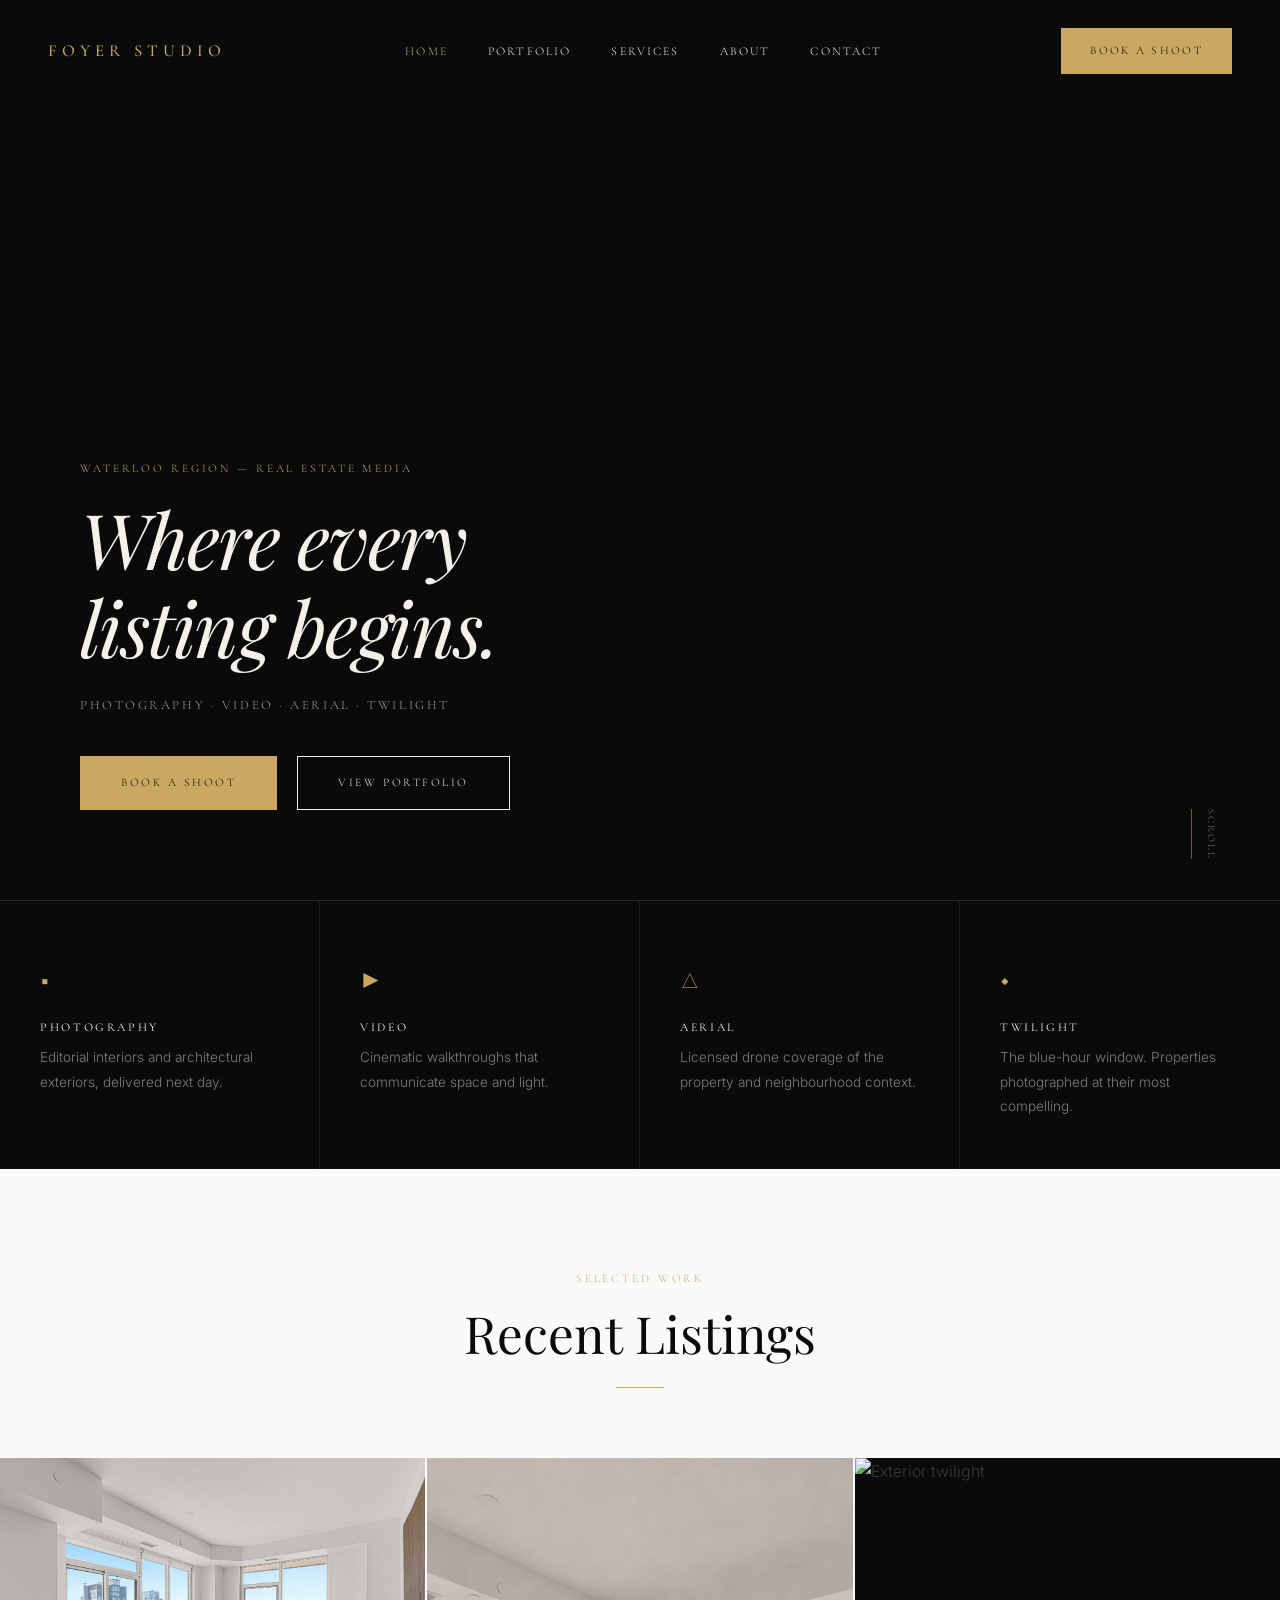
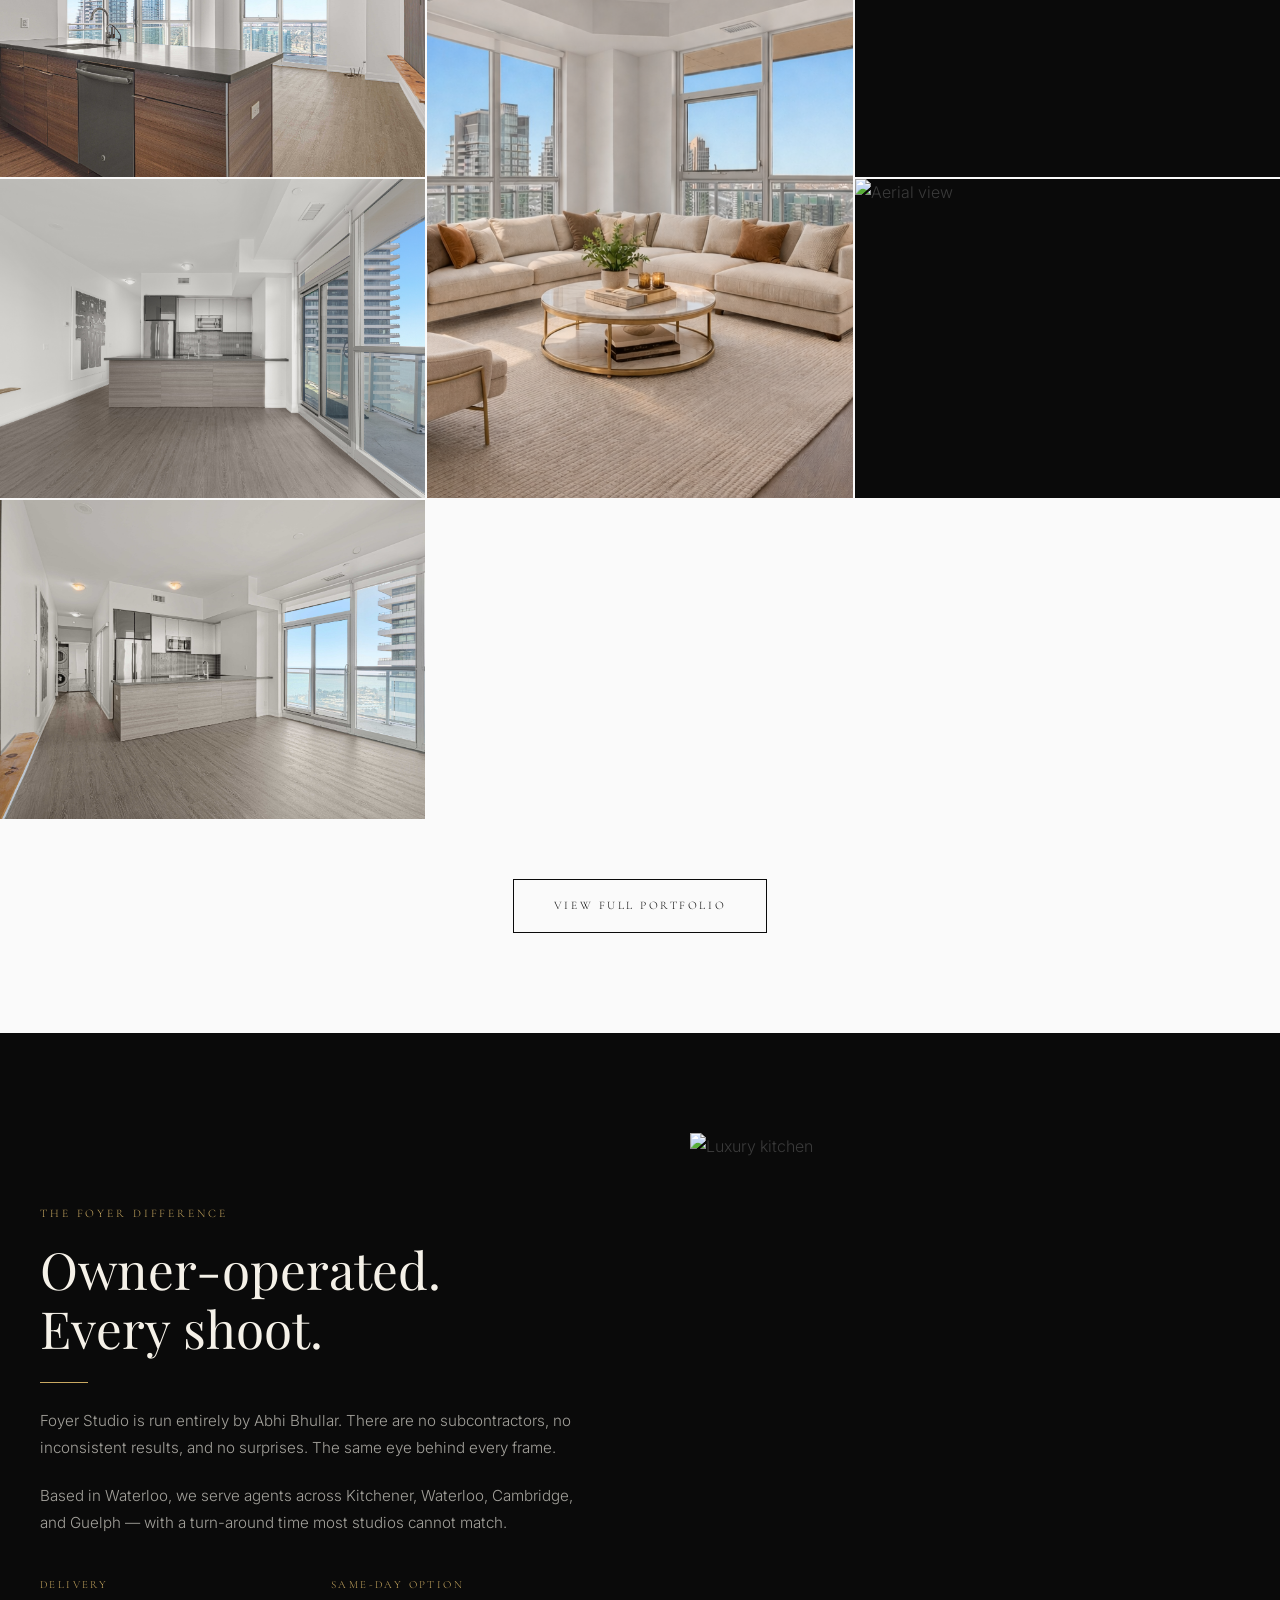
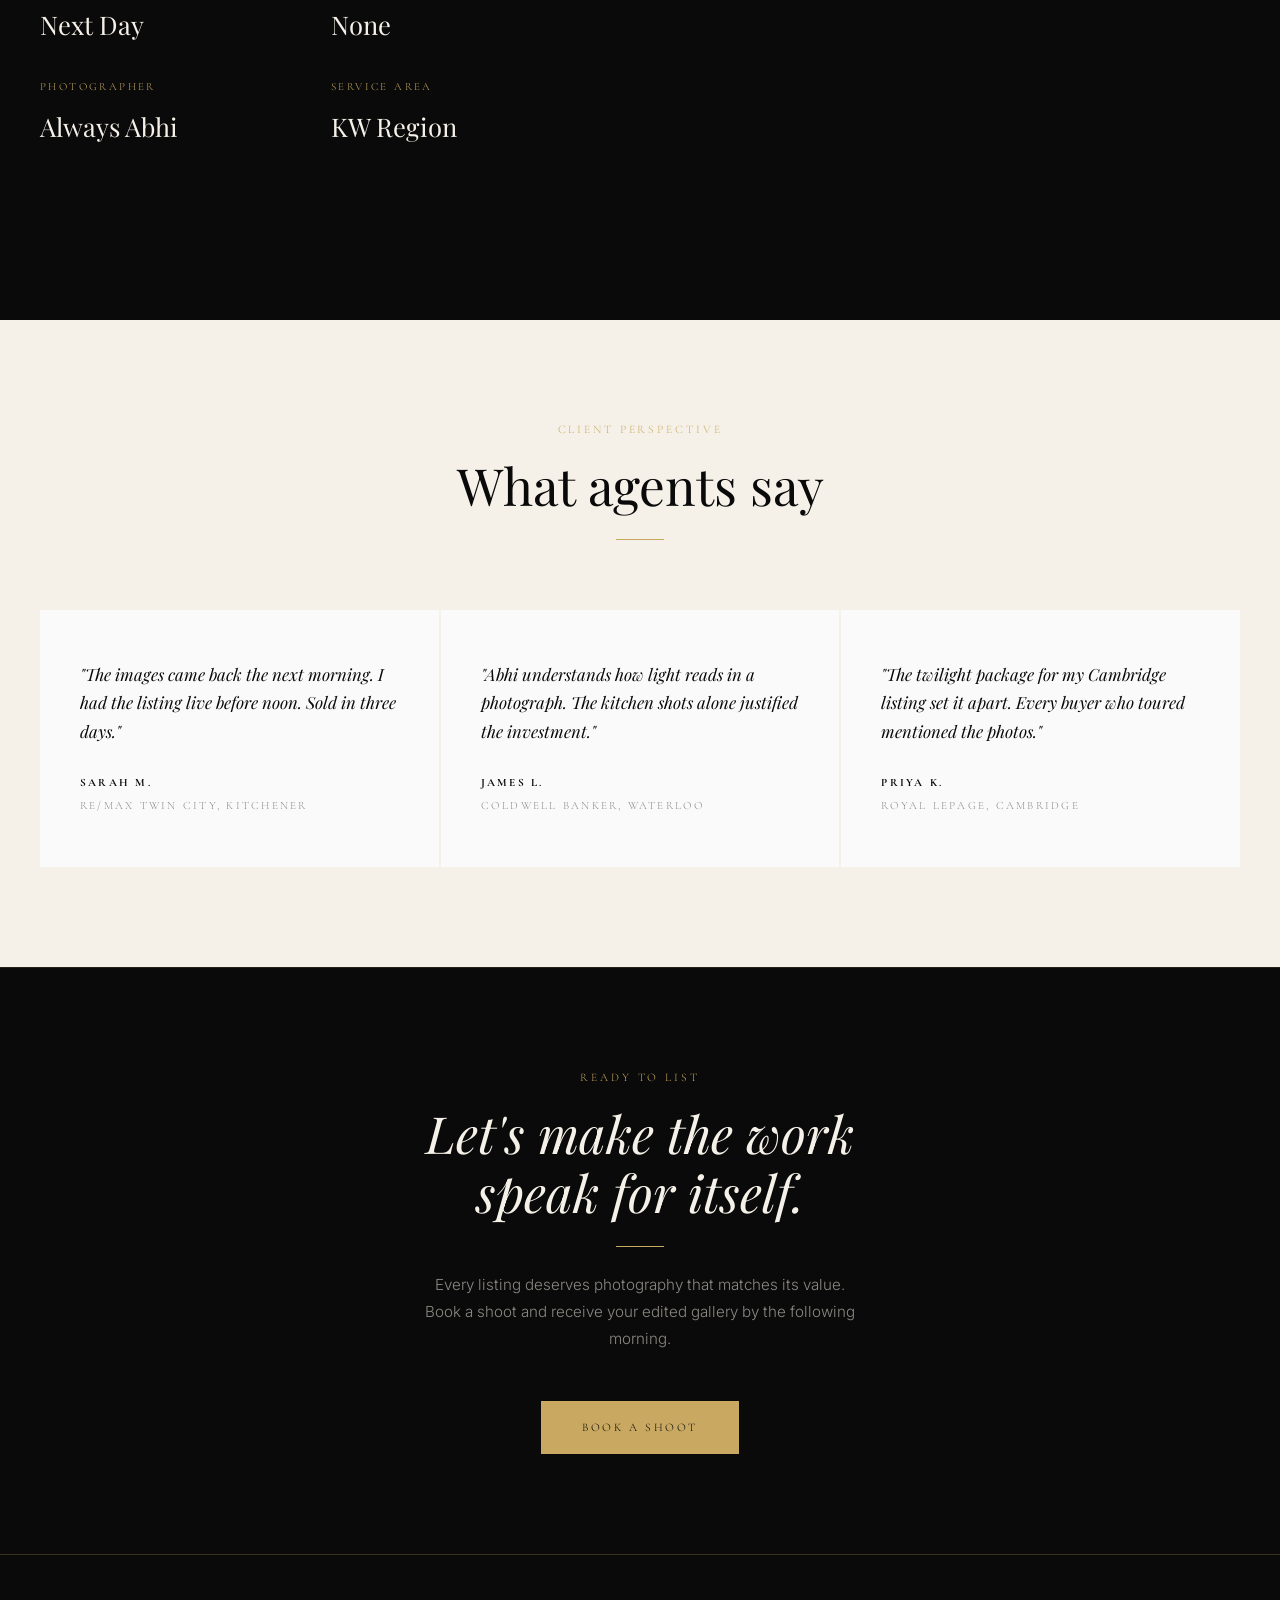
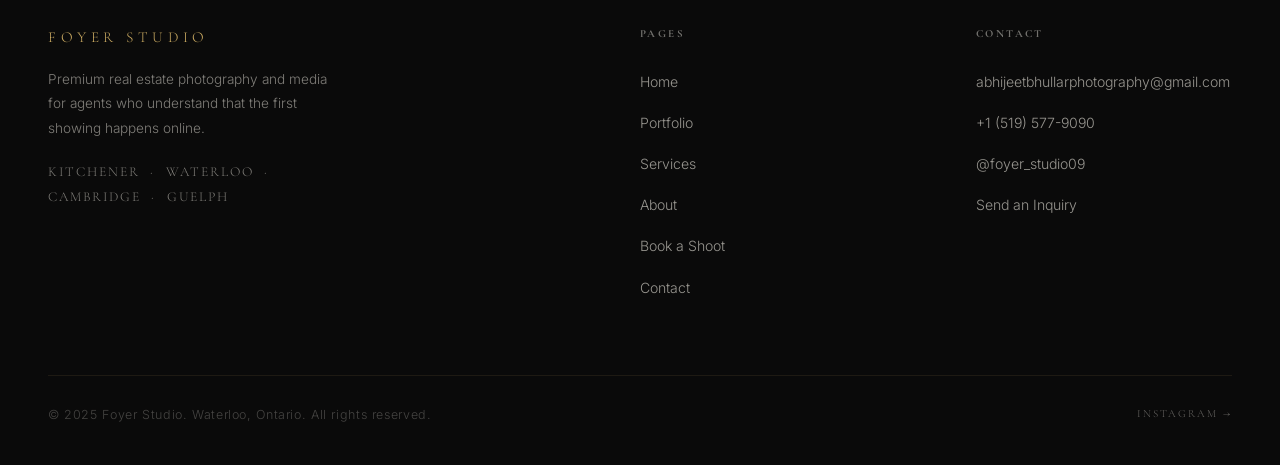
==== index.html @ be50ba79 "Replace rush fees with same-day delivery option on home page" ====
<!DOCTYPE html>
<html lang="en">
<head>
  <meta charset="UTF-8">
  <meta name="viewport" content="width=device-width, initial-scale=1.0">

  <!-- Primary SEO -->
  <title>Foyer Studio — Real Estate Photography Waterloo, Kitchener, Cambridge, Guelph</title>
  <meta name="description" content="Foyer Studio is a premium real estate photography and media studio in Waterloo, Ontario. Photography, video, aerial, and twilight shoots for real estate agents across the Waterloo Region.">
  <meta name="keywords" content="real estate photographer Waterloo, real estate photography Kitchener, real estate photography Cambridge, real estate photography Guelph, property photography Ontario, real estate video Waterloo Region, aerial real estate photography, twilight real estate photography">
  <meta name="author" content="Abhi Bhullar — Foyer Studio">
  <meta name="robots" content="index, follow">
  <meta name="google-site-verification" content="OKr01dAGSniUtNWUVgMZgSky_LQx1LtfDcx2ApYfRTE">
  <link rel="canonical" href="https://foyer-studio.github.io/foyer-studio/">

  <!-- Open Graph -->
  <meta property="og:type" content="website">
  <meta property="og:url" content="https://foyer-studio.github.io/foyer-studio/">
  <meta property="og:title" content="Foyer Studio — Real Estate Photography Waterloo Ontario">
  <meta property="og:description" content="Premium real estate photography, video, aerial, and twilight shoots. Owner-operated by Abhi Bhullar. Serving Kitchener, Waterloo, Cambridge, and Guelph.">
  <meta property="og:image" content="https://foyer-studio.github.io/foyer-studio/photo-staged-living-room.jpg">
  <meta property="og:site_name" content="Foyer Studio">
  <meta property="og:locale" content="en_CA">

  <!-- Twitter Card -->
  <meta name="twitter:card" content="summary_large_image">
  <meta name="twitter:title" content="Foyer Studio — Real Estate Photography Waterloo Ontario">
  <meta name="twitter:description" content="Premium real estate photography, video, aerial, and twilight shoots. Serving Kitchener, Waterloo, Cambridge, and Guelph.">
  <meta name="twitter:image" content="https://foyer-studio.github.io/foyer-studio/photo-staged-living-room.jpg">

  <!-- Geo -->
  <meta name="geo.region" content="CA-ON">
  <meta name="geo.placename" content="Waterloo, Ontario">
  <meta name="geo.position" content="43.4643;-80.5204">
  <meta name="ICBM" content="43.4643, -80.5204">

  <!-- Structured Data: LocalBusiness -->
  <script type="application/ld+json">
  {
    "@context": "https://schema.org",
    "@type": "LocalBusiness",
    "name": "Foyer Studio",
    "description": "Premium real estate photography and media studio serving Kitchener, Waterloo, Cambridge, and Guelph, Ontario.",
    "url": "https://foyer-studio.github.io/foyer-studio/",
    "telephone": "+15195779090",
    "email": "abhijeetbhullarphotography@gmail.com",
    "founder": {
      "@type": "Person",
      "name": "Abhi Bhullar"
    },
    "address": {
      "@type": "PostalAddress",
      "addressLocality": "Waterloo",
      "addressRegion": "ON",
      "addressCountry": "CA"
    },
    "areaServed": [
      {"@type": "City", "name": "Kitchener"},
      {"@type": "City", "name": "Waterloo"},
      {"@type": "City", "name": "Cambridge"},
      {"@type": "City", "name": "Guelph"}
    ],
    "sameAs": [
      "https://www.instagram.com/foyer_studio09"
    ],
    "priceRange": "$$",
    "openingHours": "Mo-Su 08:00-20:00",
    "image": "https://foyer-studio.github.io/foyer-studio/photo-staged-living-room.jpg",
    "knowsAbout": ["Real Estate Photography", "Aerial Photography", "Real Estate Video", "Twilight Photography", "Property Media"]
  }
  </script>

  <link rel="stylesheet" href="styles.css">
</head>
<body class="page-wrapper">

  <!-- Navigation -->
  <nav class="nav transparent" id="mainNav">
    <a href="index.html" class="nav-logo">Foyer Studio</a>
    <div class="nav-links">
      <a href="index.html" class="active">Home</a>
      <a href="portfolio.html">Portfolio</a>
      <a href="services.html">Services</a>
      <a href="about.html">About</a>
      <a href="contact.html">Contact</a>
    </div>
    <a href="book.html" class="nav-cta">Book a Shoot</a>
    <button class="nav-hamburger" id="hamburger" aria-label="Open menu">
      <span></span><span></span><span></span>
    </button>
  </nav>

  <!-- Mobile Menu -->
  <div class="mobile-menu" id="mobileMenu">
    <button class="mobile-menu-close" id="menuClose">&times;</button>
    <a href="index.html" onclick="closeMobileMenu()">Home</a>
    <a href="portfolio.html" onclick="closeMobileMenu()">Portfolio</a>
    <a href="services.html" onclick="closeMobileMenu()">Services</a>
    <a href="about.html" onclick="closeMobileMenu()">About</a>
    <a href="book.html" onclick="closeMobileMenu()">Book a Shoot</a>
    <a href="contact.html" onclick="closeMobileMenu()">Contact</a>
  </div>

  <!-- Hero -->
  <section class="hero">
    <div class="hero-bg"></div>
    <div class="hero-overlay"></div>
    <div class="hero-content">
      <span class="eyebrow">Waterloo Region &mdash; Real Estate Media</span>
      <h1>Where every<br><em>listing begins.</em></h1>
      <span class="hero-sub">Photography &middot; Video &middot; Aerial &middot; Twilight</span>
      <div class="hero-actions">
        <a href="book.html" class="btn btn-gold">Book a Shoot</a>
        <a href="portfolio.html" class="btn btn-outline-ivory">View Portfolio</a>
      </div>
    </div>
    <div class="hero-scroll">Scroll</div>
  </section>

  <!-- Services Strip -->
  <div class="services-strip">
    <div class="services-strip-inner">
      <div class="service-item">
        <span class="service-icon">&#9632;</span>
        <h4>Photography</h4>
        <p>Editorial interiors and architectural exteriors, delivered next day.</p>
      </div>
      <div class="service-item">
        <span class="service-icon">&#9654;</span>
        <h4>Video</h4>
        <p>Cinematic walkthroughs that communicate space and light.</p>
      </div>
      <div class="service-item">
        <span class="service-icon">&#9651;</span>
        <h4>Aerial</h4>
        <p>Licensed drone coverage of the property and neighbourhood context.</p>
      </div>
      <div class="service-item">
        <span class="service-icon">&#9670;</span>
        <h4>Twilight</h4>
        <p>The blue-hour window. Properties photographed at their most compelling.</p>
      </div>
    </div>
  </div>

  <!-- Recent Work -->
  <section class="section" style="padding: 100px 0; background: var(--warm-white);">
    <div style="max-width: 1280px; margin: 0 auto; padding: 0 40px;">
      <div class="section-header">
        <span class="eyebrow">Selected Work</span>
        <h2>Recent Listings</h2>
        <div class="gold-divider center"></div>
      </div>
    </div>
    <div class="work-grid">
      <div class="work-item">
        <img src="photo-kitchen-island-skyline.jpg" alt="Kitchen island with panoramic skyline view">
        <div class="work-item-overlay"><span>Photography</span></div>
      </div>
      <div class="work-item tall">
        <img src="photo-staged-living-room.jpg" alt="Staged living room with city views">
        <div class="work-item-overlay"><span>Photography</span></div>
      </div>
      <div class="work-item">
        <img src="https://images.unsplash.com/photo-1512917774080-9991f1c4c750?w=800&auto=format&fit=crop&q=80" alt="Exterior twilight">
        <div class="work-item-overlay"><span>Twilight</span></div>
      </div>
      <div class="work-item">
        <img src="photo-open-plan-grey.jpg" alt="Open-plan condo interior">
        <div class="work-item-overlay"><span>Photography</span></div>
      </div>
      <div class="work-item">
        <img src="https://images.unsplash.com/photo-1502005229762-cf1b2da7c5d6?w=800&auto=format&fit=crop&q=80" alt="Aerial view">
        <div class="work-item-overlay"><span>Aerial</span></div>
      </div>
      <div class="work-item">
        <img src="photo-open-plan-hallway.jpg" alt="Condo living area with hallway">
        <div class="work-item-overlay"><span>Photography</span></div>
      </div>
    </div>
    <div style="text-align: center; margin-top: 60px;">
      <a href="portfolio.html" class="btn btn-outline-dark">View Full Portfolio</a>
    </div>
  </section>

  <!-- Why Foyer -->
  <section class="section section-dark">
    <div class="section-inner">
      <div style="display: grid; grid-template-columns: 1fr 1fr; gap: 100px; align-items: center;">
        <div>
          <span class="eyebrow">The Foyer Difference</span>
          <h2>Owner-operated.<br>Every shoot.</h2>
          <div class="gold-divider"></div>
          <p style="margin-bottom: 20px;">Foyer Studio is run entirely by Abhi Bhullar. There are no subcontractors, no inconsistent results, and no surprises. The same eye behind every frame.</p>
          <p style="margin-bottom: 40px;">Based in Waterloo, we serve agents across Kitchener, Waterloo, Cambridge, and Guelph &mdash; with a turn-around time most studios cannot match.</p>
          <div style="display: grid; grid-template-columns: 1fr 1fr; gap: 32px;">
            <div>
              <div style="font-family: var(--font-logo); font-size: 0.68rem; letter-spacing: 0.22em; text-transform: uppercase; color: var(--gold); margin-bottom: 8px;">Delivery</div>
              <div style="font-family: var(--font-display); font-size: 1.6rem; color: var(--ivory);">Next Day</div>
            </div>
            <div>
              <div style="font-family: var(--font-logo); font-size: 0.68rem; letter-spacing: 0.22em; text-transform: uppercase; color: var(--gold); margin-bottom: 8px;">Same-Day Option</div>
              <div style="font-family: var(--font-display); font-size: 1.6rem; color: var(--ivory);">None</div>
            </div>
            <div>
              <div style="font-family: var(--font-logo); font-size: 0.68rem; letter-spacing: 0.22em; text-transform: uppercase; color: var(--gold); margin-bottom: 8px;">Photographer</div>
              <div style="font-family: var(--font-display); font-size: 1.6rem; color: var(--ivory);">Always Abhi</div>
            </div>
            <div>
              <div style="font-family: var(--font-logo); font-size: 0.68rem; letter-spacing: 0.22em; text-transform: uppercase; color: var(--gold); margin-bottom: 8px;">Service Area</div>
              <div style="font-family: var(--font-display); font-size: 1.6rem; color: var(--ivory);">KW Region</div>
            </div>
          </div>
        </div>
        <div style="aspect-ratio: 4/5; overflow: hidden;">
          <img src="https://images.unsplash.com/photo-1600607687920-4e2a09cf159d?w=900&auto=format&fit=crop&q=80" alt="Luxury kitchen" style="width:100%; height:100%; object-fit:cover;">
        </div>
      </div>
    </div>
  </section>

  <!-- Testimonials -->
  <section class="section testimonials">
    <div class="section-inner">
      <div class="section-header">
        <span class="eyebrow">Client Perspective</span>
        <h2>What agents say</h2>
        <div class="gold-divider center"></div>
      </div>
      <div class="testimonial-grid">
        <div class="testimonial-card">
          <p class="testimonial-quote">"The images came back the next morning. I had the listing live before noon. Sold in three days."</p>
          <div class="testimonial-author">
            <strong>Sarah M.</strong>
            RE/MAX Twin City, Kitchener
          </div>
        </div>
        <div class="testimonial-card">
          <p class="testimonial-quote">"Abhi understands how light reads in a photograph. The kitchen shots alone justified the investment."</p>
          <div class="testimonial-author">
            <strong>James L.</strong>
            Coldwell Banker, Waterloo
          </div>
        </div>
        <div class="testimonial-card">
          <p class="testimonial-quote">"The twilight package for my Cambridge listing set it apart. Every buyer who toured mentioned the photos."</p>
          <div class="testimonial-author">
            <strong>Priya K.</strong>
            Royal LePage, Cambridge
          </div>
        </div>
      </div>
    </div>
  </section>

  <!-- CTA Band -->
  <section style="background: var(--obsidian); padding: 100px 40px; text-align: center; border-top: 1px solid rgba(201,169,97,0.15);">
    <span class="eyebrow" style="text-align:center; display:block;">Ready to list</span>
    <h2 style="color: var(--ivory); margin-bottom: 16px; font-style: italic;">Let's make the work<br>speak for itself.</h2>
    <div class="gold-divider center"></div>
    <p style="color: rgba(245,241,232,0.55); max-width: 440px; margin: 0 auto 48px;">Every listing deserves photography that matches its value. Book a shoot and receive your edited gallery by the following morning.</p>
    <a href="book.html" class="btn btn-gold">Book a Shoot</a>
  </section>

  <!-- Footer -->
  <footer class="footer">
    <div class="footer-inner">
      <div class="footer-brand">
        <span class="footer-logo">Foyer Studio</span>
        <p>Premium real estate photography and media for agents who understand that the first showing happens online.</p>
        <p class="footer-service-area">Kitchener &nbsp;&middot;&nbsp; Waterloo &nbsp;&middot;&nbsp; Cambridge &nbsp;&middot;&nbsp; Guelph</p>
      </div>
      <div class="footer-col">
        <h5>Pages</h5>
        <ul>
          <li><a href="index.html">Home</a></li>
          <li><a href="portfolio.html">Portfolio</a></li>
          <li><a href="services.html">Services</a></li>
          <li><a href="about.html">About</a></li>
          <li><a href="book.html">Book a Shoot</a></li>
          <li><a href="contact.html">Contact</a></li>
        </ul>
      </div>
      <div class="footer-col">
        <h5>Contact</h5>
        <ul>
          <li><a href="mailto:abhijeetbhullarphotography@gmail.com">abhijeetbhullarphotography@gmail.com</a></li>
          <li><a href="tel:+15195779090">+1 (519) 577-9090</a></li>
          <li><a href="https://instagram.com/foyer_studio09" target="_blank">@foyer_studio09</a></li>
          <li><a href="contact.html">Send an Inquiry</a></li>
        </ul>
      </div>
    </div>
    <div class="footer-bottom">
      <span class="footer-copy">&copy; 2025 Foyer Studio. Waterloo, Ontario. All rights reserved.</span>
      <a href="https://instagram.com/foyer_studio09" class="footer-insta" target="_blank">Instagram &rarr;</a>
    </div>
  </footer>

  <script>
    // Nav scroll behavior
    const nav = document.getElementById('mainNav');
    window.addEventListener('scroll', () => {
      if (window.scrollY > 60) {
        nav.classList.remove('transparent');
        nav.classList.add('solid');
      } else {
        nav.classList.remove('solid');
        nav.classList.add('transparent');
      }
    });

    // Mobile menu
    const hamburger = document.getElementById('hamburger');
    const mobileMenu = document.getElementById('mobileMenu');
    const menuClose = document.getElementById('menuClose');
    hamburger.addEventListener('click', () => mobileMenu.classList.add('open'));
    menuClose.addEventListener('click', () => mobileMenu.classList.remove('open'));
    function closeMobileMenu() { mobileMenu.classList.remove('open'); }
  </script>
</body>
</html>
---- styles.css ----
/* ============================================================
   FOYER STUDIO — Global Stylesheet
   ============================================================ */

/* --- Google Fonts --- */
@import url('https://fonts.googleapis.com/css2?family=Playfair+Display:ital,wght@0,400;0,500;0,600;0,700;1,400;1,500&family=Cormorant+Garamond:wght@300;400;500;600&family=Inter:wght@300;400;500&display=swap');

/* --- CSS Variables --- */
:root {
  --obsidian: #0A0A0A;
  --ivory: #F5F1E8;
  --gold: #C9A961;
  --warm-white: #FAFAFA;
  --smoke: #3A3A3A;
  --mid-gray: #8A8A8A;
  --light-gray: #E8E4DC;
  --font-display: 'Playfair Display', Georgia, serif;
  --font-logo: 'Cormorant Garamond', Georgia, serif;
  --font-body: 'Inter', system-ui, sans-serif;
  --max-width: 1280px;
  --section-pad: 100px 40px;
  --transition: all 0.35s ease;
}
*, *::before, *::after { box-sizing: border-box; margin: 0; padding: 0; }
html { scroll-behavior: smooth; font-size: 16px; }
body { background: var(--warm-white); color: var(--smoke); font-family: var(--font-body); font-weight: 300; line-height: 1.7; -webkit-font-smoothing: antialiased; }
img { display: block; width: 100%; height: 100%; object-fit: cover; }
a { text-decoration: none; color: inherit; }
ul, ol { list-style: none; }
button { cursor: pointer; font-family: var(--font-body); }
h1, h2, h3, h4 { font-family: var(--font-display); font-weight: 400; line-height: 1.15; color: var(--obsidian); }
h1 { font-size: clamp(2.8rem, 6vw, 5.5rem); letter-spacing: -0.02em; }
h2 { font-size: clamp(2rem, 4vw, 3.2rem); }
h3 { font-size: clamp(1.4rem, 2.5vw, 1.9rem); }
h4 { font-size: 1.2rem; }
p { font-size: 0.95rem; line-height: 1.8; color: var(--smoke); }
.eyebrow { font-family: var(--font-logo); font-size: 0.72rem; letter-spacing: 0.25em; text-transform: uppercase; color: var(--gold); display: block; margin-bottom: 16px; }
.gold-divider { width: 48px; height: 1px; background: var(--gold); margin: 24px 0; }
.gold-divider.center { margin: 24px auto; }
.nav { position: fixed; top: 0; left: 0; right: 0; z-index: 1000; display: flex; align-items: center; justify-content: space-between; padding: 28px 48px; transition: var(--transition); }
.nav.transparent { background: transparent; }
.nav.solid { background: var(--obsidian); box-shadow: 0 1px 0 rgba(201,169,97,0.15); }
.nav-logo { font-family: var(--font-logo); font-size: 1.05rem; font-weight: 500; letter-spacing: 0.3em; text-transform: uppercase; color: var(--gold); transition: var(--transition); }
.nav-links { display: flex; gap: 40px; align-items: center; }
.nav-links a { font-family: var(--font-logo); font-size: 0.75rem; letter-spacing: 0.18em; text-transform: uppercase; color: var(--ivory); transition: var(--transition); }
.nav-links a:hover, .nav-links a.active { color: var(--gold); }
.nav-cta { font-family: var(--font-logo); font-size: 0.72rem; letter-spacing: 0.2em; text-transform: uppercase; color: var(--obsidian); background: var(--gold); padding: 12px 28px; border: 1px solid var(--gold); transition: var(--transition); }
.nav-cta:hover { background: transparent; color: var(--gold); }
.nav-hamburger { display: none; flex-direction: column; gap: 5px; background: none; border: none; padding: 4px; }
.nav-hamburger span { display: block; width: 24px; height: 1px; background: var(--ivory); transition: var(--transition); }
.btn { display: inline-block; font-family: var(--font-logo); font-size: 0.72rem; letter-spacing: 0.22em; text-transform: uppercase; padding: 16px 40px; border: 1px solid; transition: var(--transition); cursor: pointer; }
.btn-gold { background: var(--gold); color: var(--obsidian); border-color: var(--gold); }
.btn-gold:hover { background: transparent; color: var(--gold); }
.btn-outline-gold { background: transparent; color: var(--gold); border-color: var(--gold); }
.btn-outline-gold:hover { background: var(--gold); color: var(--obsidian); }
.btn-outline-dark { background: transparent; color: var(--obsidian); border-color: var(--obsidian); }
.btn-outline-dark:hover { background: var(--obsidian); color: var(--ivory); }
.btn-outline-ivory { background: transparent; color: var(--ivory); border-color: var(--ivory); }
.btn-outline-ivory:hover { background: var(--ivory); color: var(--obsidian); }
.hero { position: relative; height: 100vh; min-height: 680px; display: flex; align-items: flex-end; background: var(--obsidian); overflow: hidden; }
.hero-bg { position: absolute; inset: 0; background-image: url('https://images.unsplash.com/photo-1600596542815-ffad4c1539a9?w=1800&auto=format&fit=crop&q=80'); background-size: cover; background-position: center; opacity: 0.55; transition: opacity 0.8s ease; }
.hero-overlay { position: absolute; inset: 0; background: linear-gradient(to top, rgba(10,10,10,0.85) 0%, rgba(10,10,10,0.2) 60%, transparent 100%); }
.hero-content { position: relative; z-index: 2; padding: 0 80px 90px; max-width: 860px; }
.hero-content h1 { color: var(--ivory); font-style: italic; margin-bottom: 24px; }
.hero-sub { font-family: var(--font-logo); font-size: 0.8rem; letter-spacing: 0.2em; text-transform: uppercase; color: rgba(245,241,232,0.65); margin-bottom: 40px; display: block; }
.hero-actions { display: flex; gap: 20px; align-items: center; flex-wrap: wrap; }
.hero-scroll { position: absolute; bottom: 40px; right: 60px; z-index: 2; display: flex; flex-direction: column; align-items: center; gap: 10px; font-family: var(--font-logo); font-size: 0.65rem; letter-spacing: 0.2em; text-transform: uppercase; color: rgba(245,241,232,0.45); writing-mode: vertical-rl; }
.hero-scroll::after { content: ''; display: block; width: 1px; height: 50px; background: var(--gold); opacity: 0.5; }
.section { padding: var(--section-pad); }
.section-inner { max-width: var(--max-width); margin: 0 auto; }
.section-header { text-align: center; margin-bottom: 70px; }
.section-header h2 { margin-bottom: 16px; }
.section-header p { max-width: 520px; margin: 0 auto; color: var(--mid-gray); }
.section-dark { background: var(--obsidian); }
.section-dark h2, .section-dark h3, .section-dark h4 { color: var(--ivory); }
.section-dark p { color: rgba(245,241,232,0.65); }
.section-dark .eyebrow { color: var(--gold); }
.section-ivory { background: var(--ivory); }
.services-strip { background: var(--obsidian); padding: 0; }
.services-strip-inner { max-width: var(--max-width); margin: 0 auto; display: grid; grid-template-columns: repeat(4, 1fr); border-top: 1px solid rgba(201,169,97,0.2); }
.service-item { padding: 50px 40px; border-right: 1px solid rgba(201,169,97,0.12); transition: var(--transition); }
.service-item:last-child { border-right: none; }
.service-item:hover { background: rgba(201,169,97,0.05); }
.service-icon { font-family: var(--font-logo); font-size: 2rem; color: var(--gold); margin-bottom: 16px; display: block; }
.service-item h4 { font-family: var(--font-logo); font-size: 0.75rem; letter-spacing: 0.22em; text-transform: uppercase; color: var(--ivory); margin-bottom: 10px; }
.service-item p { font-size: 0.85rem; color: rgba(245,241,232,0.5); }
.work-grid { display: grid; grid-template-columns: repeat(3, 1fr); gap: 2px; }
.work-item { position: relative; aspect-ratio: 4/3; overflow: hidden; background: var(--obsidian); }
.work-item img { transition: transform 0.6s ease; }
.work-item:hover img { transform: scale(1.04); }
.work-item-overlay { position: absolute; inset: 0; background: rgba(10,10,10,0.4); opacity: 0; transition: var(--transition); display: flex; align-items: flex-end; padding: 24px; }
.work-item:hover .work-item-overlay { opacity: 1; }
.work-item-overlay span { font-family: var(--font-logo); font-size: 0.7rem; letter-spacing: 0.2em; text-transform: uppercase; color: var(--ivory); }
.work-item.tall { grid-row: span 2; aspect-ratio: unset; }
.testimonials { background: var(--ivory); }
.testimonial-grid { display: grid; grid-template-columns: repeat(3, 1fr); gap: 2px; }
.testimonial-card { background: var(--warm-white); padding: 50px 40px; border-bottom: 2px solid transparent; transition: var(--transition); }
.testimonial-card:hover { border-bottom-color: var(--gold); }
.testimonial-quote { font-family: var(--font-display); font-size: 1.05rem; font-style: italic; color: var(--obsidian); line-height: 1.7; margin-bottom: 28px; }
.testimonial-author { font-family: var(--font-logo); font-size: 0.7rem; letter-spacing: 0.2em; text-transform: uppercase; color: var(--mid-gray); }
.testimonial-author strong { color: var(--obsidian); display: block; margin-bottom: 4px; }
.portfolio-hero { background: var(--obsidian); padding: 180px 40px 100px; text-align: center; }
.portfolio-hero h1 { color: var(--ivory); font-style: italic; }
.filter-bar { display: flex; justify-content: center; gap: 0; border: 1px solid var(--light-gray); max-width: max-content; margin: 0 auto 60px; }
.filter-btn { font-family: var(--font-logo); font-size: 0.72rem; letter-spacing: 0.18em; text-transform: uppercase; padding: 14px 32px; background: transparent; border: none; border-right: 1px solid var(--light-gray); color: var(--mid-gray); transition: var(--transition); }
.filter-btn:last-child { border-right: none; }
.filter-btn.active, .filter-btn:hover { background: var(--obsidian); color: var(--gold); }
.gallery-grid { columns: 3; column-gap: 3px; max-width: var(--max-width); margin: 0 auto; }
.gallery-item { break-inside: avoid; margin-bottom: 3px; overflow: hidden; position: relative; cursor: pointer; }
.gallery-item img { display: block; width: 100%; transition: transform 0.5s ease; }
.gallery-item:hover img { transform: scale(1.03); }
.gallery-item-overlay { position: absolute; inset: 0; background: rgba(10,10,10,0.4); opacity: 0; transition: var(--transition); display: flex; align-items: center; justify-content: center; }
.gallery-item:hover .gallery-item-overlay { opacity: 1; }
.gallery-item-overlay span { font-family: var(--font-logo); font-size: 0.7rem; letter-spacing: 0.2em; text-transform: uppercase; color: var(--ivory); border-bottom: 1px solid var(--gold); padding-bottom: 4px; }
.services-hero { background: var(--obsidian); padding: 180px 40px 100px; text-align: center; }
.services-hero h1 { color: var(--ivory); font-style: italic; }
.packages-grid { display: grid; grid-template-columns: repeat(3, 1fr); gap: 2px; max-width: var(--max-width); margin: 0 auto 80px; }
.package-card { background: var(--warm-white); padding: 60px 48px; position: relative; border-bottom: 2px solid transparent; transition: var(--transition); }
.package-card.featured { background: var(--obsidian); border-bottom: 2px solid var(--gold); }
.package-card.featured h3 { color: var(--ivory); }
.package-card.featured p { color: rgba(245,241,232,0.65); }
.package-card.featured ul li { color: rgba(245,241,232,0.8); }
.package-card:not(.featured):hover { border-bottom-color: var(--gold); }
.package-name { font-family: var(--font-logo); font-size: 0.72rem; letter-spacing: 0.25em; text-transform: uppercase; color: var(--gold); margin-bottom: 20px; display: block; }
.package-card h3 { margin-bottom: 16px; }
.package-card .package-desc { margin-bottom: 32px; font-size: 0.9rem; }
.package-features { margin-bottom: 40px; }
.package-features li { font-size: 0.88rem; padding: 10px 0; border-bottom: 1px solid var(--light-gray); color: var(--smoke); display: flex; align-items: center; gap: 12px; }
.package-features li::before { content: '—'; color: var(--gold); font-size: 0.9rem; }
.package-card.featured .package-features li { border-bottom-color: rgba(201,169,97,0.15); }
.addons-section { max-width: var(--max-width); margin: 0 auto; padding: 80px 40px; }
.addons-section h2 { margin-bottom: 48px; }
.addons-grid { display: grid; grid-template-columns: repeat(2, 1fr); gap: 2px; }
.addon-item { padding: 32px 40px; background: var(--ivory); display: flex; justify-content: space-between; align-items: center; }
.addon-name { font-family: var(--font-logo); font-size: 0.78rem; letter-spacing: 0.12em; text-transform: uppercase; color: var(--obsidian); }
.addon-tag { font-family: var(--font-logo); font-size: 0.65rem; letter-spacing: 0.18em; text-transform: uppercase; color: var(--gold); border: 1px solid var(--gold); padding: 6px 14px; }
.about-hero { background: var(--obsidian); padding: 180px 40px 100px; }
.about-hero-inner { max-width: var(--max-width); margin: 0 auto; display: grid; grid-template-columns: 1fr 1fr; gap: 80px; align-items: end; }
.about-hero h1 { color: var(--ivory); font-style: italic; }
.about-hero-image { aspect-ratio: 3/4; overflow: hidden; }
.about-content-section { padding: 100px 40px; }
.about-content-inner { max-width: var(--max-width); margin: 0 auto; display: grid; grid-template-columns: 1fr 2fr; gap: 100px; align-items: start; }
.about-sidebar { position: sticky; top: 120px; }
.about-sidebar h4 { font-family: var(--font-logo); font-size: 0.72rem; letter-spacing: 0.22em; text-transform: uppercase; color: var(--mid-gray); margin-bottom: 28px; }
.gear-list li { font-size: 0.88rem; padding: 10px 0; border-bottom: 1px solid var(--light-gray); color: var(--smoke); }
.about-body p { margin-bottom: 24px; font-size: 0.95rem; }
.about-body h3 { margin-bottom: 20px; margin-top: 50px; }
.form-hero { background: var(--obsidian); padding: 180px 40px 100px; text-align: center; }
.form-hero h1 { color: var(--ivory); font-style: italic; }
.form-section { padding: 100px 40px; }
.form-inner { max-width: 720px; margin: 0 auto; }
.form-row { display: grid; grid-template-columns: 1fr 1fr; gap: 20px; margin-bottom: 20px; }
.form-group { margin-bottom: 20px; }
.form-group label { font-family: var(--font-logo); font-size: 0.68rem; letter-spacing: 0.2em; text-transform: uppercase; color: var(--mid-gray); display: block; margin-bottom: 10px; }
.form-group input, .form-group select, .form-group textarea { width: 100%; background: transparent; border: none; border-bottom: 1px solid var(--light-gray); padding: 14px 0; font-family: var(--font-body); font-size: 0.9rem; font-weight: 300; color: var(--obsidian); outline: none; transition: var(--transition); appearance: none; }
.form-group input:focus, .form-group select:focus, .form-group textarea:focus { border-bottom-color: var(--gold); }
.form-group textarea { resize: vertical; min-height: 120px; }
.form-note { font-size: 0.8rem; color: var(--mid-gray); margin-bottom: 40px; line-height: 1.7; }
.form-submit { margin-top: 48px; }
.contact-info-grid { display: grid; grid-template-columns: repeat(3, 1fr); gap: 2px; margin-bottom: 100px; }
.contact-info-card { padding: 60px 48px; background: var(--ivory); }
.contact-info-card h4 { font-family: var(--font-logo); font-size: 0.7rem; letter-spacing: 0.22em; text-transform: uppercase; color: var(--gold); margin-bottom: 16px; }
.contact-info-card p { font-size: 0.95rem; color: var(--smoke); }
.contact-info-card a { color: var(--smoke); transition: var(--transition); }
.contact-info-card a:hover { color: var(--gold); }
.footer { background: var(--obsidian); border-top: 1px solid rgba(201,169,97,0.25); padding: 70px 48px 40px; }
.footer-inner { max-width: var(--max-width); margin: 0 auto; display: grid; grid-template-columns: 2fr 1fr 1fr; gap: 80px; margin-bottom: 60px; }
.footer-brand .footer-logo { font-family: var(--font-logo); font-size: 0.95rem; letter-spacing: 0.3em; text-transform: uppercase; color: var(--gold); display: block; margin-bottom: 16px; }
.footer-brand p { font-size: 0.85rem; color: rgba(245,241,232,0.5); max-width: 280px; line-height: 1.8; }
.footer-service-area { font-family: var(--font-logo); font-size: 0.68rem; letter-spacing: 0.15em; text-transform: uppercase; color: rgba(245,241,232,0.35); margin-top: 20px; line-height: 1.9; }
.footer-col h5 { font-family: var(--font-logo); font-size: 0.68rem; letter-spacing: 0.22em; text-transform: uppercase; color: rgba(245,241,232,0.45); margin-bottom: 24px; }
.footer-col ul li { margin-bottom: 14px; }
.footer-col ul li a { font-size: 0.88rem; color: rgba(245,241,232,0.6); transition: var(--transition); }
.footer-col ul li a:hover { color: var(--gold); }
.footer-bottom { border-top: 1px solid rgba(201,169,97,0.1); padding-top: 28px; display: flex; justify-content: space-between; align-items: center; }
.footer-copy { font-size: 0.78rem; color: rgba(245,241,232,0.25); letter-spacing: 0.05em; }
.footer-insta { font-family: var(--font-logo); font-size: 0.68rem; letter-spacing: 0.18em; text-transform: uppercase; color: rgba(245,241,232,0.4); transition: var(--transition); }
.footer-insta:hover { color: var(--gold); }
.page-wrapper { opacity: 0; animation: fadeIn 0.6s ease forwards; }
@keyframes fadeIn { to { opacity: 1; } }
.mobile-menu { display: none; position: fixed; inset: 0; background: var(--obsidian); z-index: 999; flex-direction: column; align-items: center; justify-content: center; gap: 40px; }
.mobile-menu.open { display: flex; }
.mobile-menu a { font-family: var(--font-logo); font-size: 1.4rem; letter-spacing: 0.2em; text-transform: uppercase; color: var(--ivory); transition: var(--transition); }
.mobile-menu a:hover { color: var(--gold); }
.mobile-menu-close { position: absolute; top: 28px; right: 40px; background: none; border: none; color: var(--ivory); font-size: 1.8rem; cursor: pointer; }
@media (max-width: 1024px) { .work-grid { grid-template-columns: repeat(2, 1fr); } .testimonial-grid { grid-template-columns: 1fr 1fr; } .packages-grid { grid-template-columns: 1fr; } .about-hero-inner { grid-template-columns: 1fr; } .about-content-inner { grid-template-columns: 1fr; gap: 50px; } .footer-inner { grid-template-columns: 1fr 1fr; gap: 50px; } .gallery-grid { columns: 2; } }
@media (max-width: 768px) { :root { --section-pad: 70px 24px; } .nav { padding: 22px 24px; } .nav-links, .nav-cta { display: none; } .nav-hamburger { display: flex; } .hero-content { padding: 0 32px 70px; } .services-strip-inner { grid-template-columns: 1fr 1fr; } .work-grid { grid-template-columns: 1fr; } .testimonial-grid { grid-template-columns: 1fr; } .contact-info-grid { grid-template-columns: 1fr; } .addons-grid { grid-template-columns: 1fr; } .form-row { grid-template-columns: 1fr; } .footer-inner { grid-template-columns: 1fr; gap: 40px; } .gallery-grid { columns: 1; } }
@media (max-width: 480px) { .services-strip-inner { grid-template-columns: 1fr; } .hero-content h1 { font-size: 2.4rem; } }
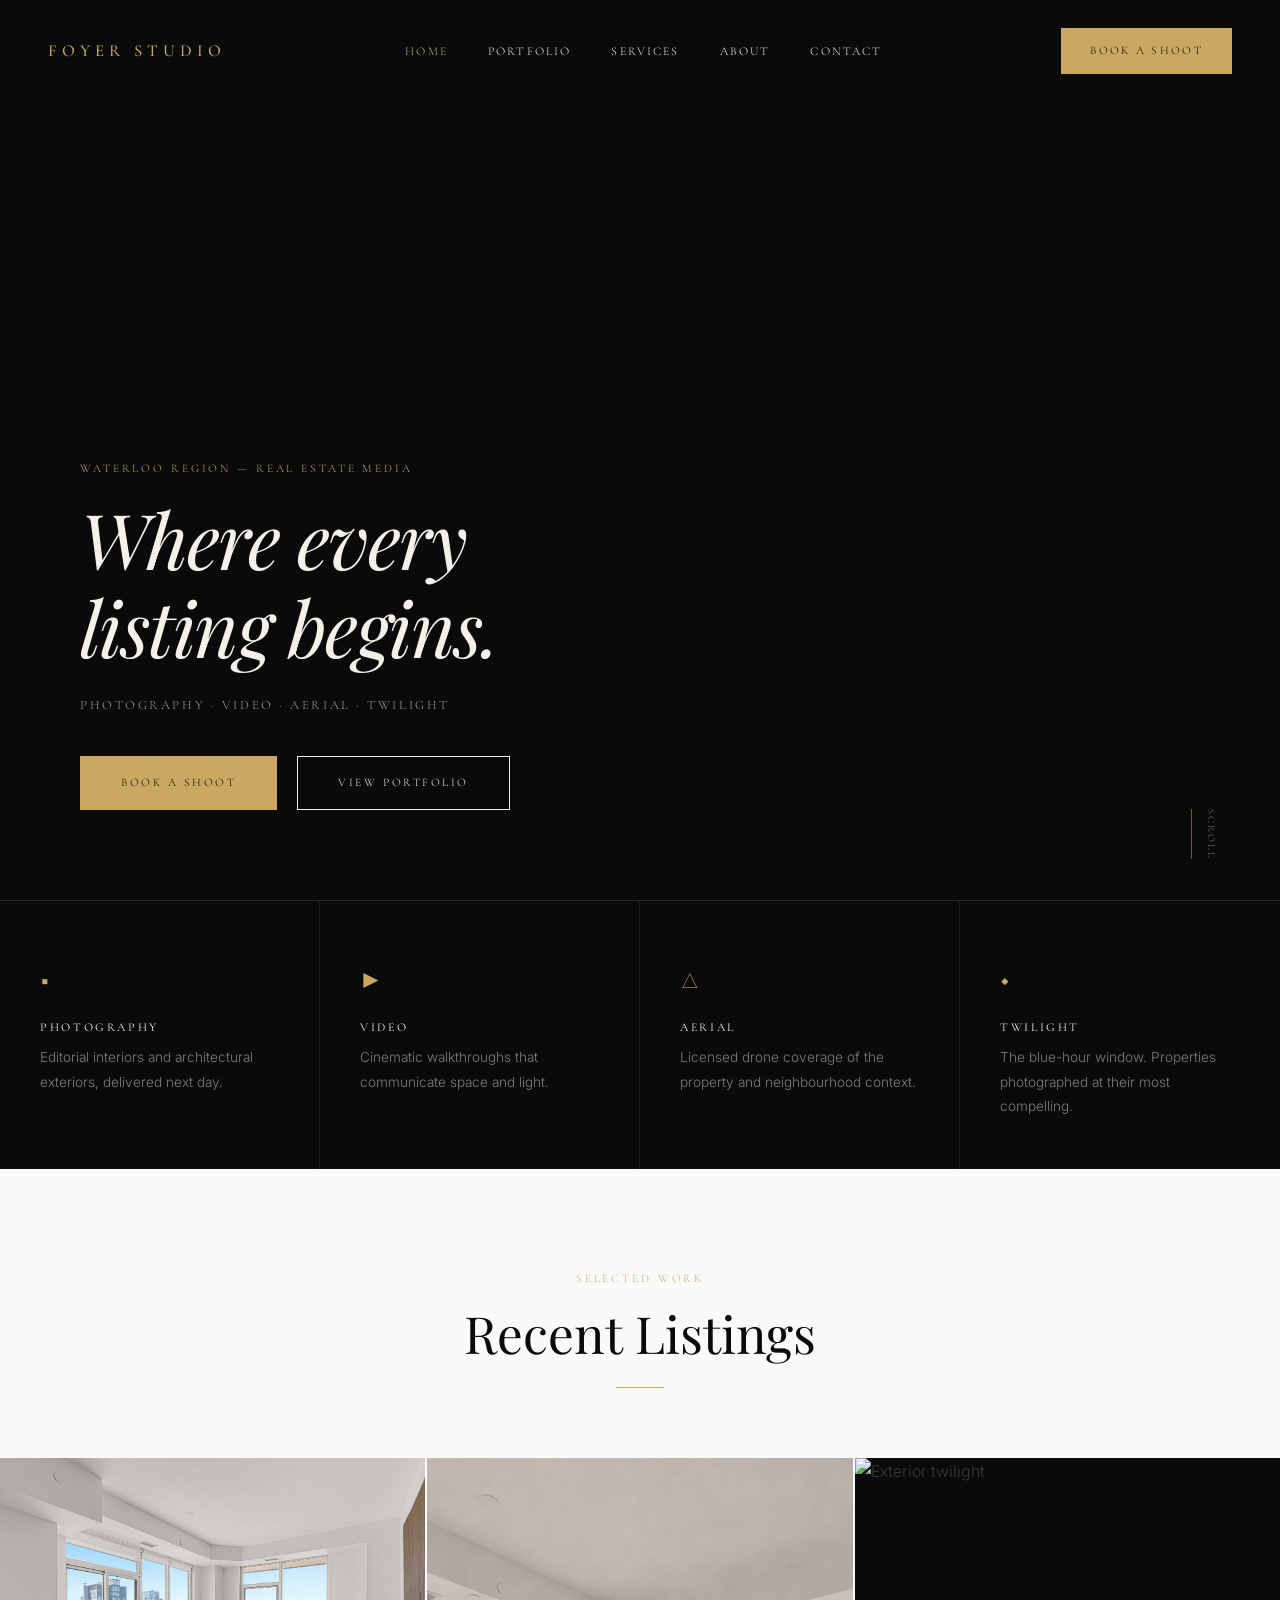
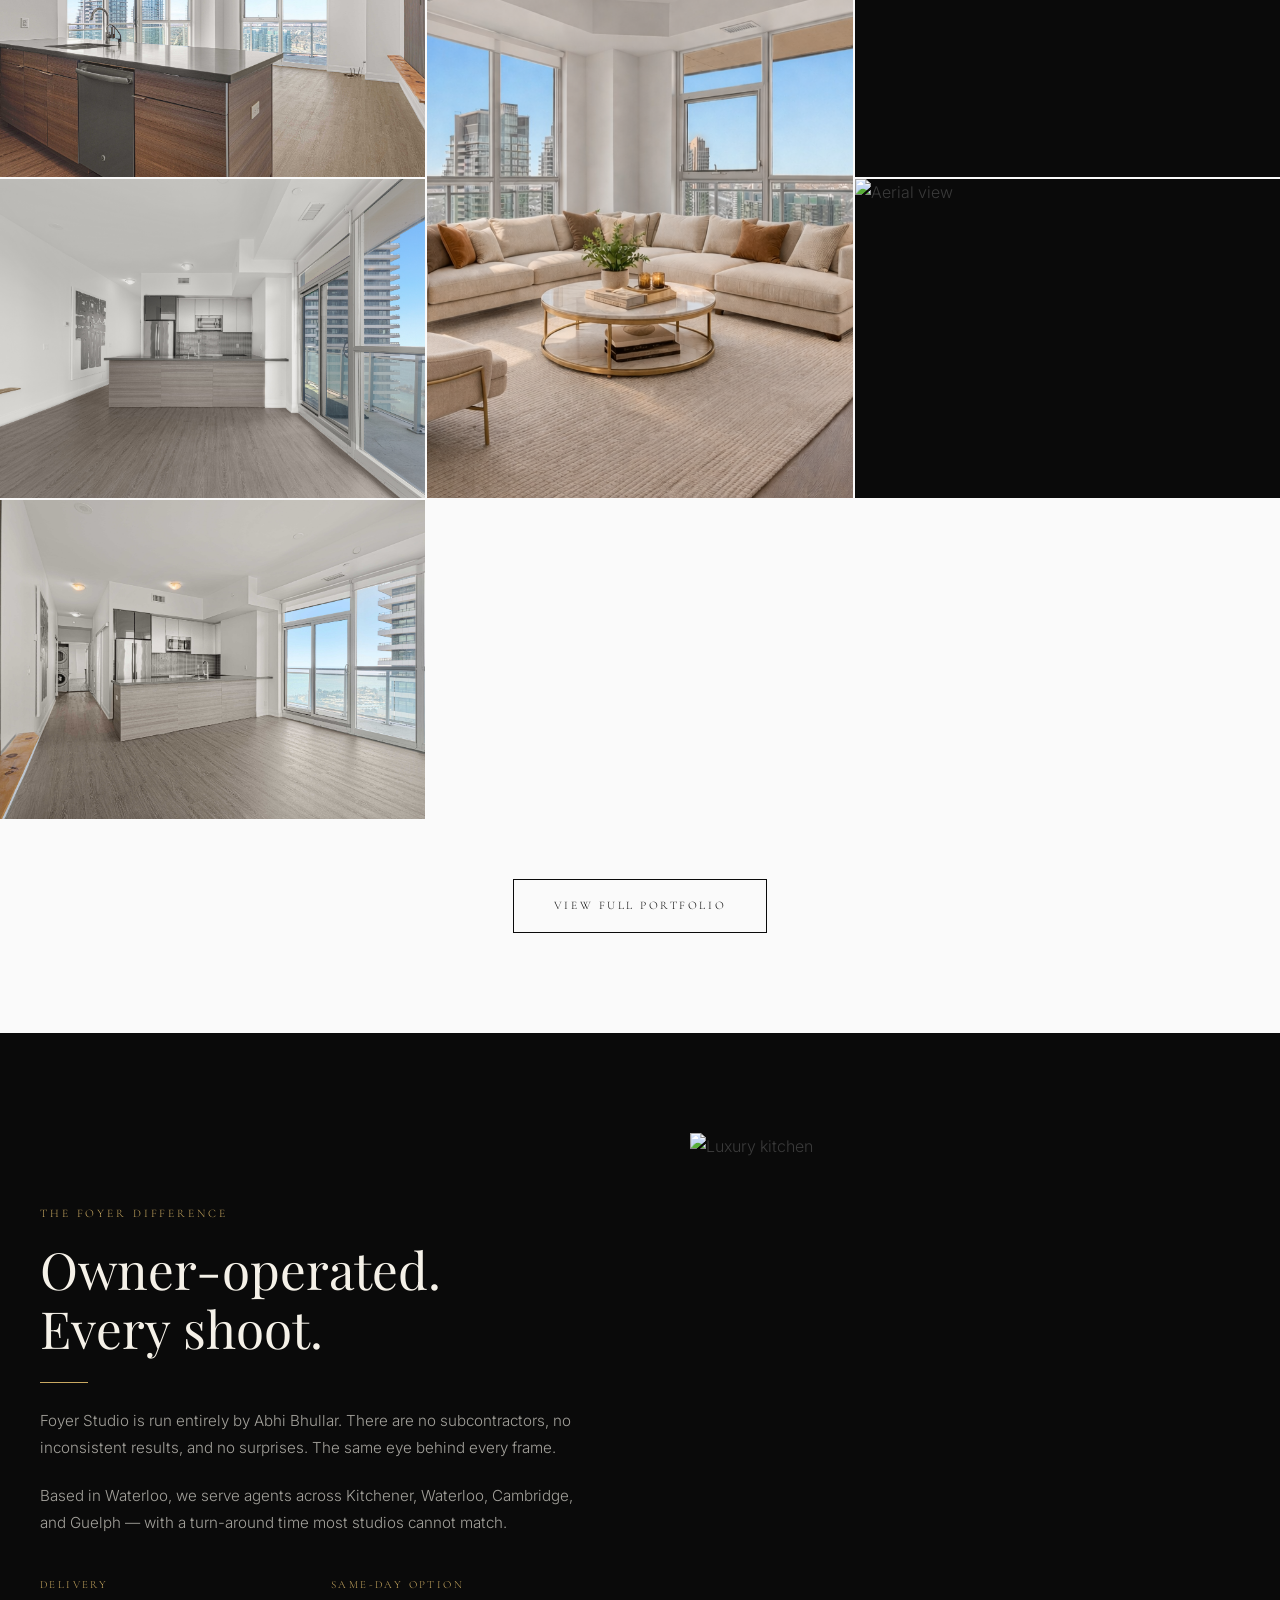
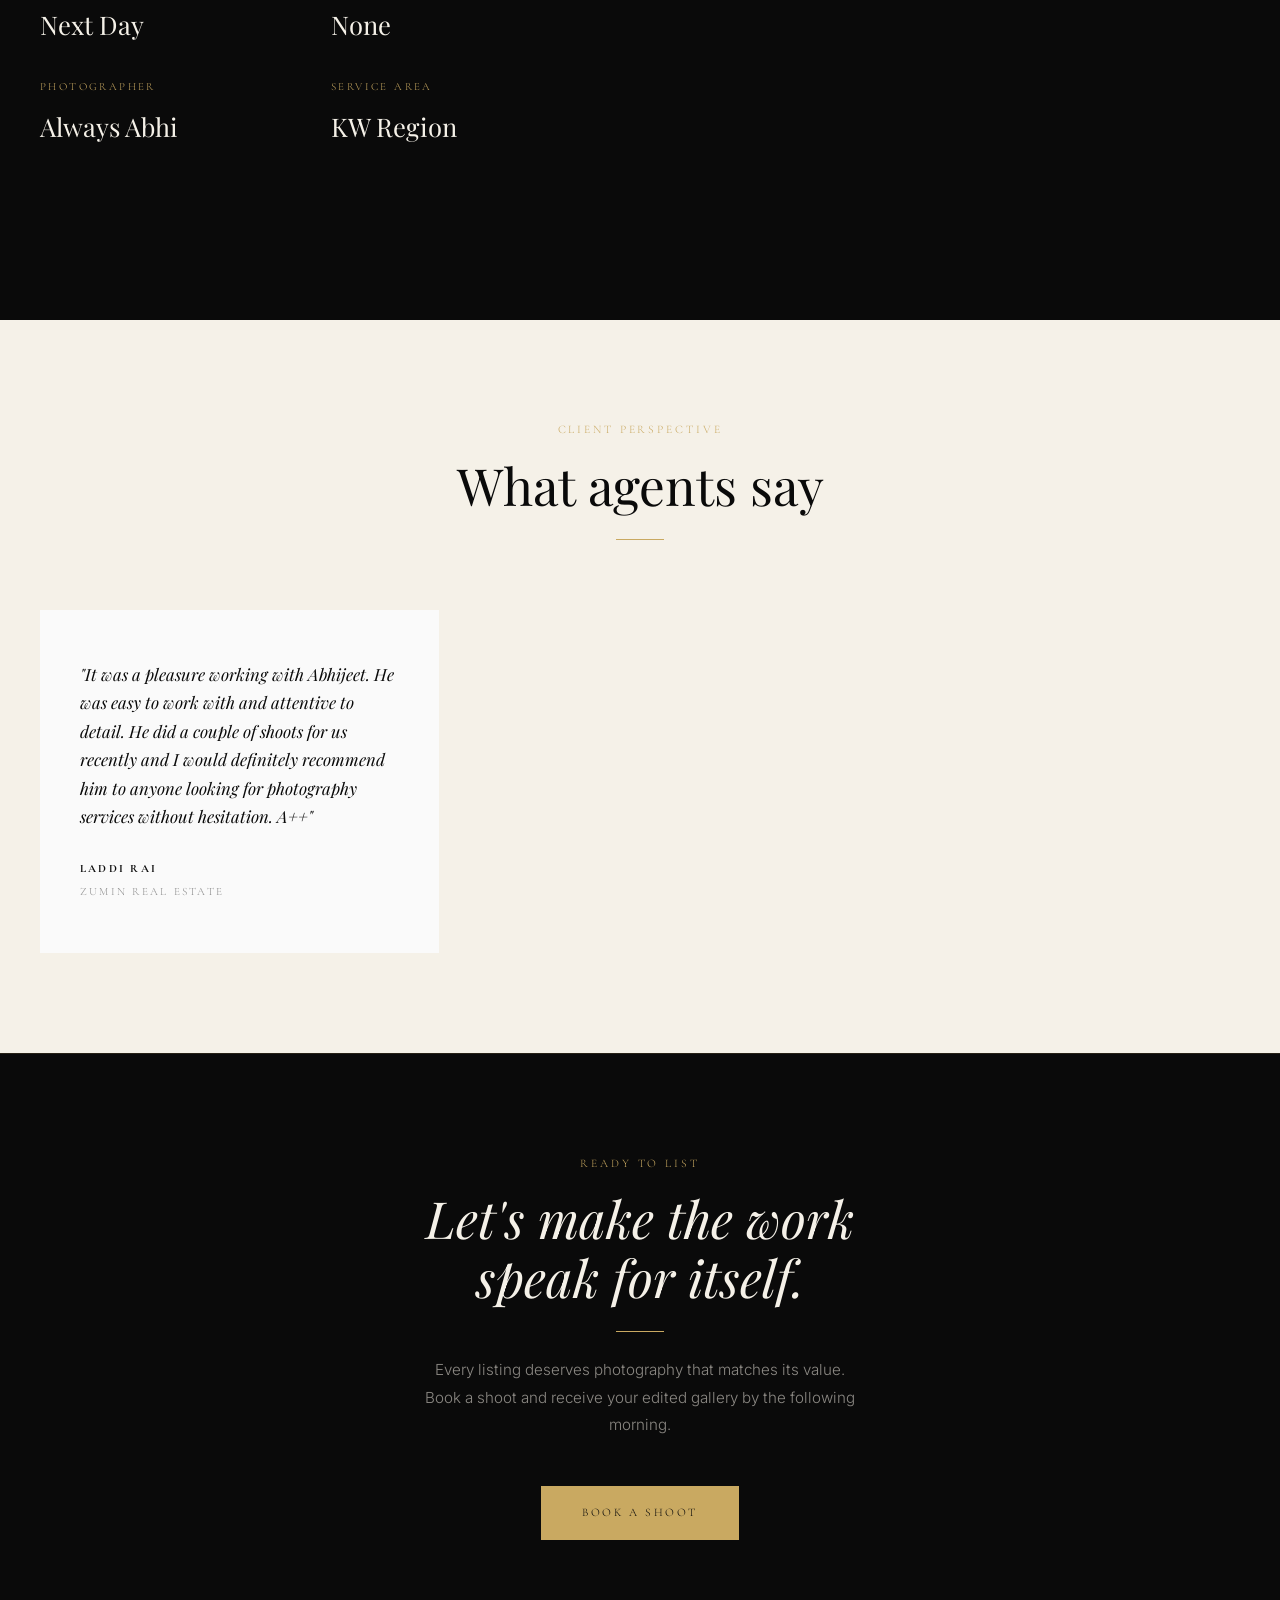
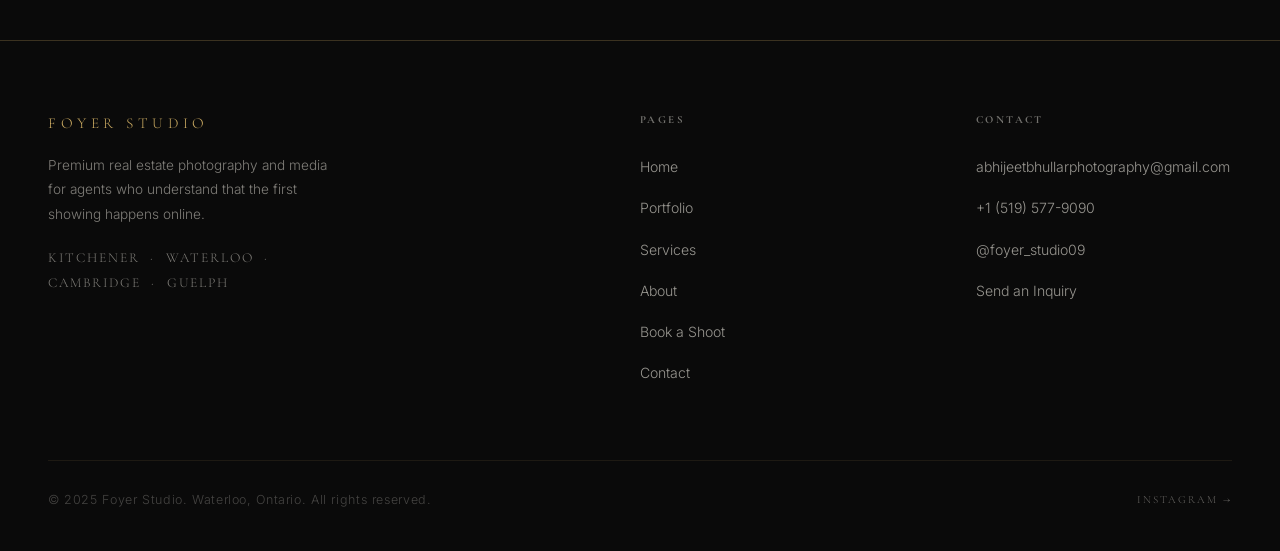
==== commit abfa1081: "Replace fake testimonials with real testimonial from Laddi Rai, Zumin Real Estate" ====
--- a/index.html
+++ b/index.html
@@ -229,24 +229,10 @@
       </div>
       <div class="testimonial-grid">
         <div class="testimonial-card">
-          <p class="testimonial-quote">"The images came back the next morning. I had the listing live before noon. Sold in three days."</p>
+          <p class="testimonial-quote">"It was a pleasure working with Abhijeet. He was easy to work with and attentive to detail. He did a couple of shoots for us recently and I would definitely recommend him to anyone looking for photography services without hesitation. A++"</p>
           <div class="testimonial-author">
-            <strong>Sarah M.</strong>
-            RE/MAX Twin City, Kitchener
-          </div>
-        </div>
-        <div class="testimonial-card">
-          <p class="testimonial-quote">"Abhi understands how light reads in a photograph. The kitchen shots alone justified the investment."</p>
-          <div class="testimonial-author">
-            <strong>James L.</strong>
-            Coldwell Banker, Waterloo
-          </div>
-        </div>
-        <div class="testimonial-card">
-          <p class="testimonial-quote">"The twilight package for my Cambridge listing set it apart. Every buyer who toured mentioned the photos."</p>
-          <div class="testimonial-author">
-            <strong>Priya K.</strong>
-            Royal LePage, Cambridge
+            <strong>Laddi Rai</strong>
+            Zumin Real Estate
           </div>
         </div>
       </div>
--- a/styles.css
+++ b/styles.css
@@ -184,5 +184,5 @@
 .mobile-menu a:hover { color: var(--gold); }
 .mobile-menu-close { position: absolute; top: 28px; right: 40px; background: none; border: none; color: var(--ivory); font-size: 1.8rem; cursor: pointer; }
 @media (max-width: 1024px) { .work-grid { grid-template-columns: repeat(2, 1fr); } .testimonial-grid { grid-template-columns: 1fr 1fr; } .packages-grid { grid-template-columns: 1fr; } .about-hero-inner { grid-template-columns: 1fr; } .about-content-inner { grid-template-columns: 1fr; gap: 50px; } .footer-inner { grid-template-columns: 1fr 1fr; gap: 50px; } .gallery-grid { columns: 2; } }
-@media (max-width: 768px) { :root { --section-pad: 70px 24px; } .nav { padding: 22px 24px; } .nav-links, .nav-cta { display: none; } .nav-hamburger { display: flex; } .hero-content { padding: 0 32px 70px; } .services-strip-inner { grid-template-columns: 1fr 1fr; } .work-grid { grid-template-columns: 1fr; } .testimonial-grid { grid-template-columns: 1fr; } .contact-info-grid { grid-template-columns: 1fr; } .addons-grid { grid-template-columns: 1fr; } .form-row { grid-template-columns: 1fr; } .footer-inner { grid-template-columns: 1fr; gap: 40px; } .gallery-grid { columns: 1; } }
+@media (max-width: 768px) { :root { --section-pad: 70px 24px; .about-hero { padding: 100px 24px 60px; } .about-hero-inner { grid-template-columns: 1fr; gap: 40px; } .about-hero-image { aspect-ratio: 16/9; max-height: 300px; } .about-content-inner { grid-template-columns: 1fr; gap: 40px; } .about-content-section { padding: 60px 24px; } .packages-grid { grid-template-columns: 1fr; }  } .nav { padding: 22px 24px; } .nav-links, .nav-cta { display: none; } .nav-hamburger { display: flex; } .hero-content { padding: 0 32px 70px; } .services-strip-inner { grid-template-columns: 1fr 1fr; } .work-grid { grid-template-columns: 1fr; } .testimonial-grid { grid-template-columns: 1fr; } .contact-info-grid { grid-template-columns: 1fr; } .addons-grid { grid-template-columns: 1fr; } .form-row { grid-template-columns: 1fr; } .footer-inner { grid-template-columns: 1fr; gap: 40px; } .gallery-grid { columns: 1; } }
 @media (max-width: 480px) { .services-strip-inner { grid-template-columns: 1fr; } .hero-content h1 { font-size: 2.4rem; } }
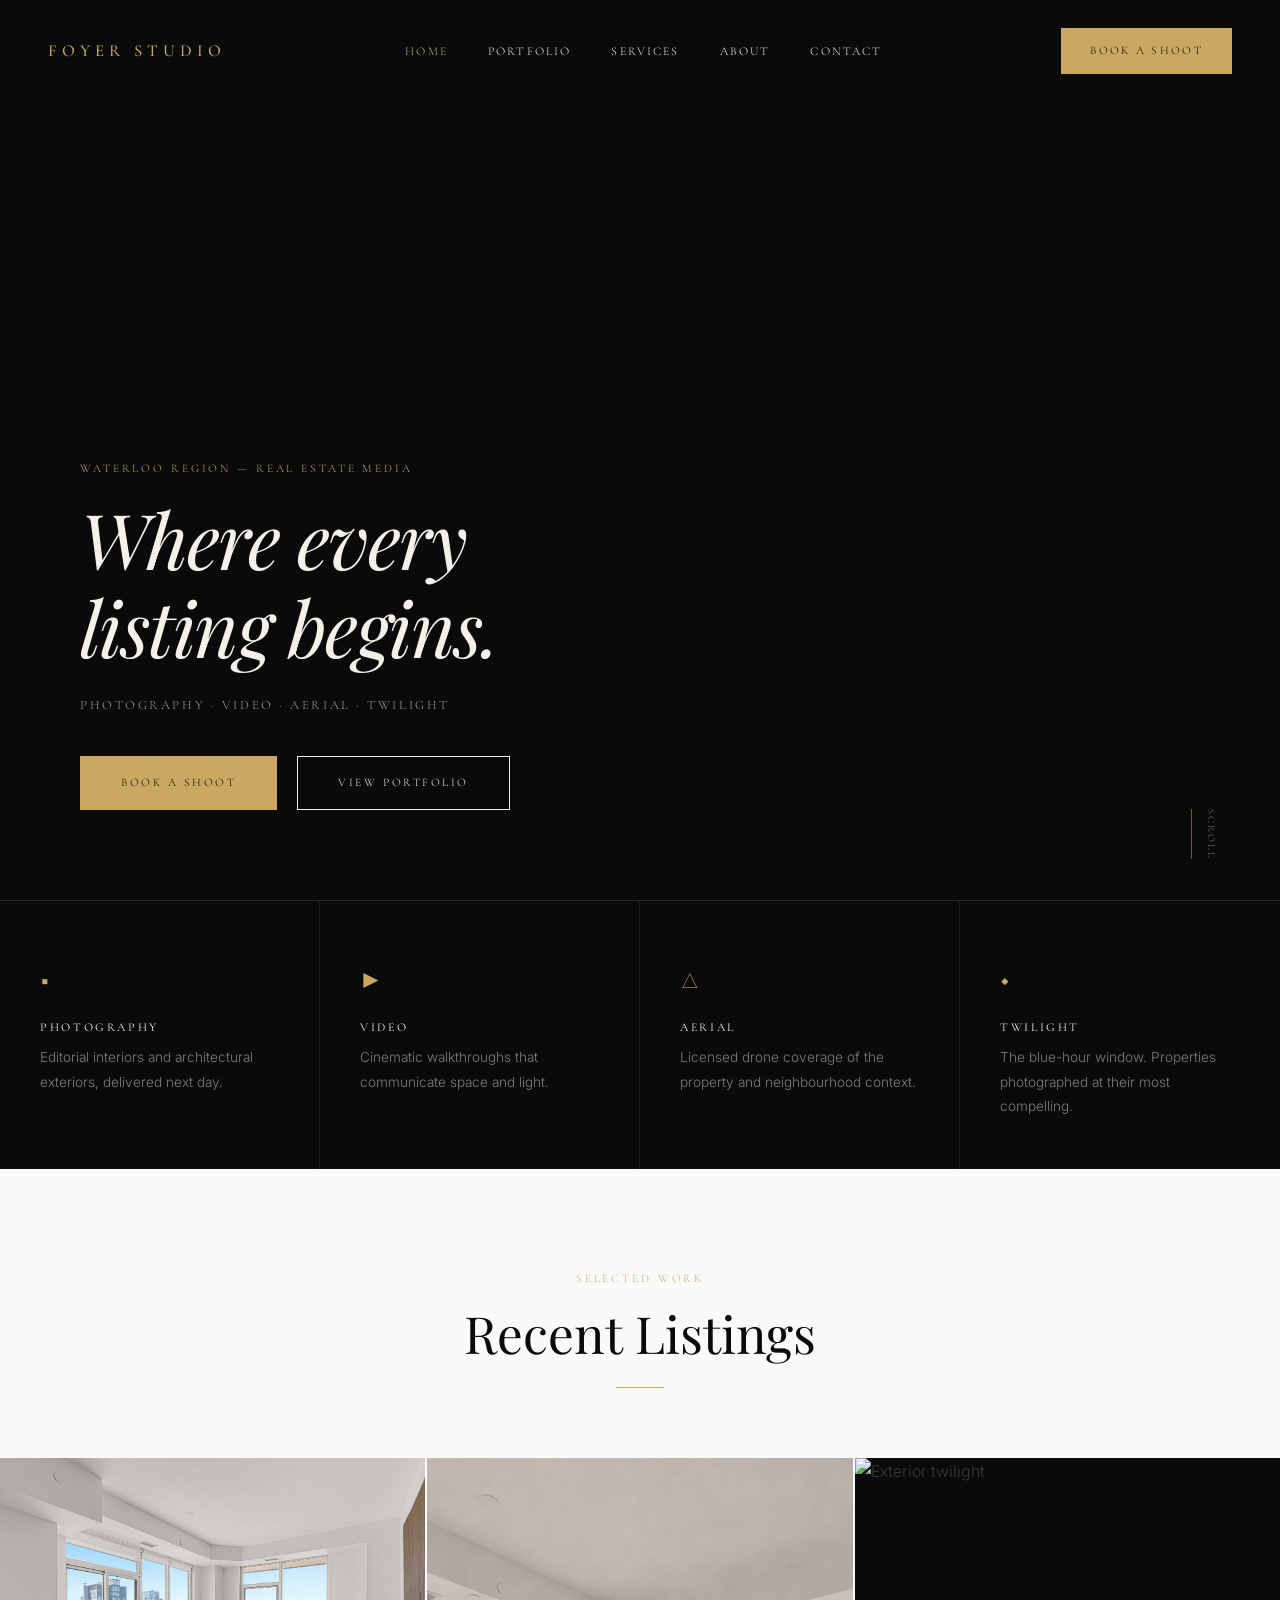
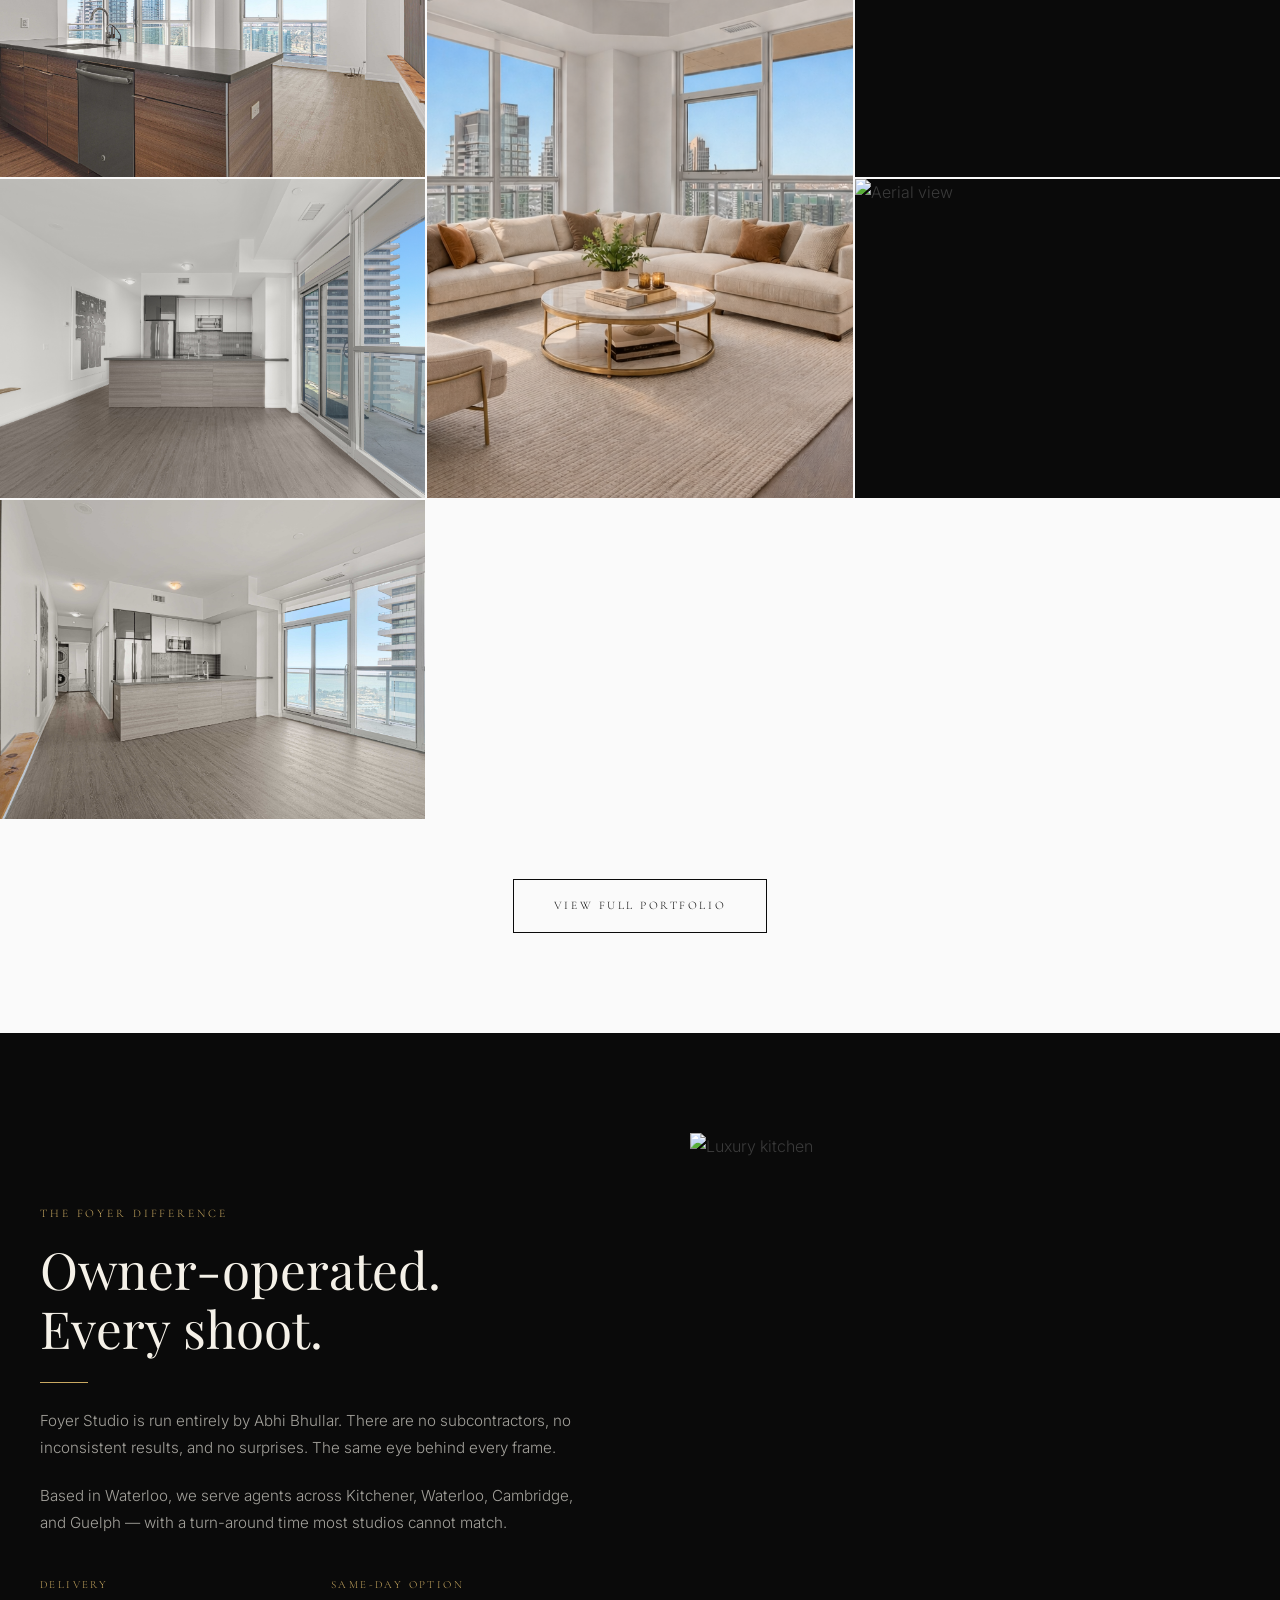
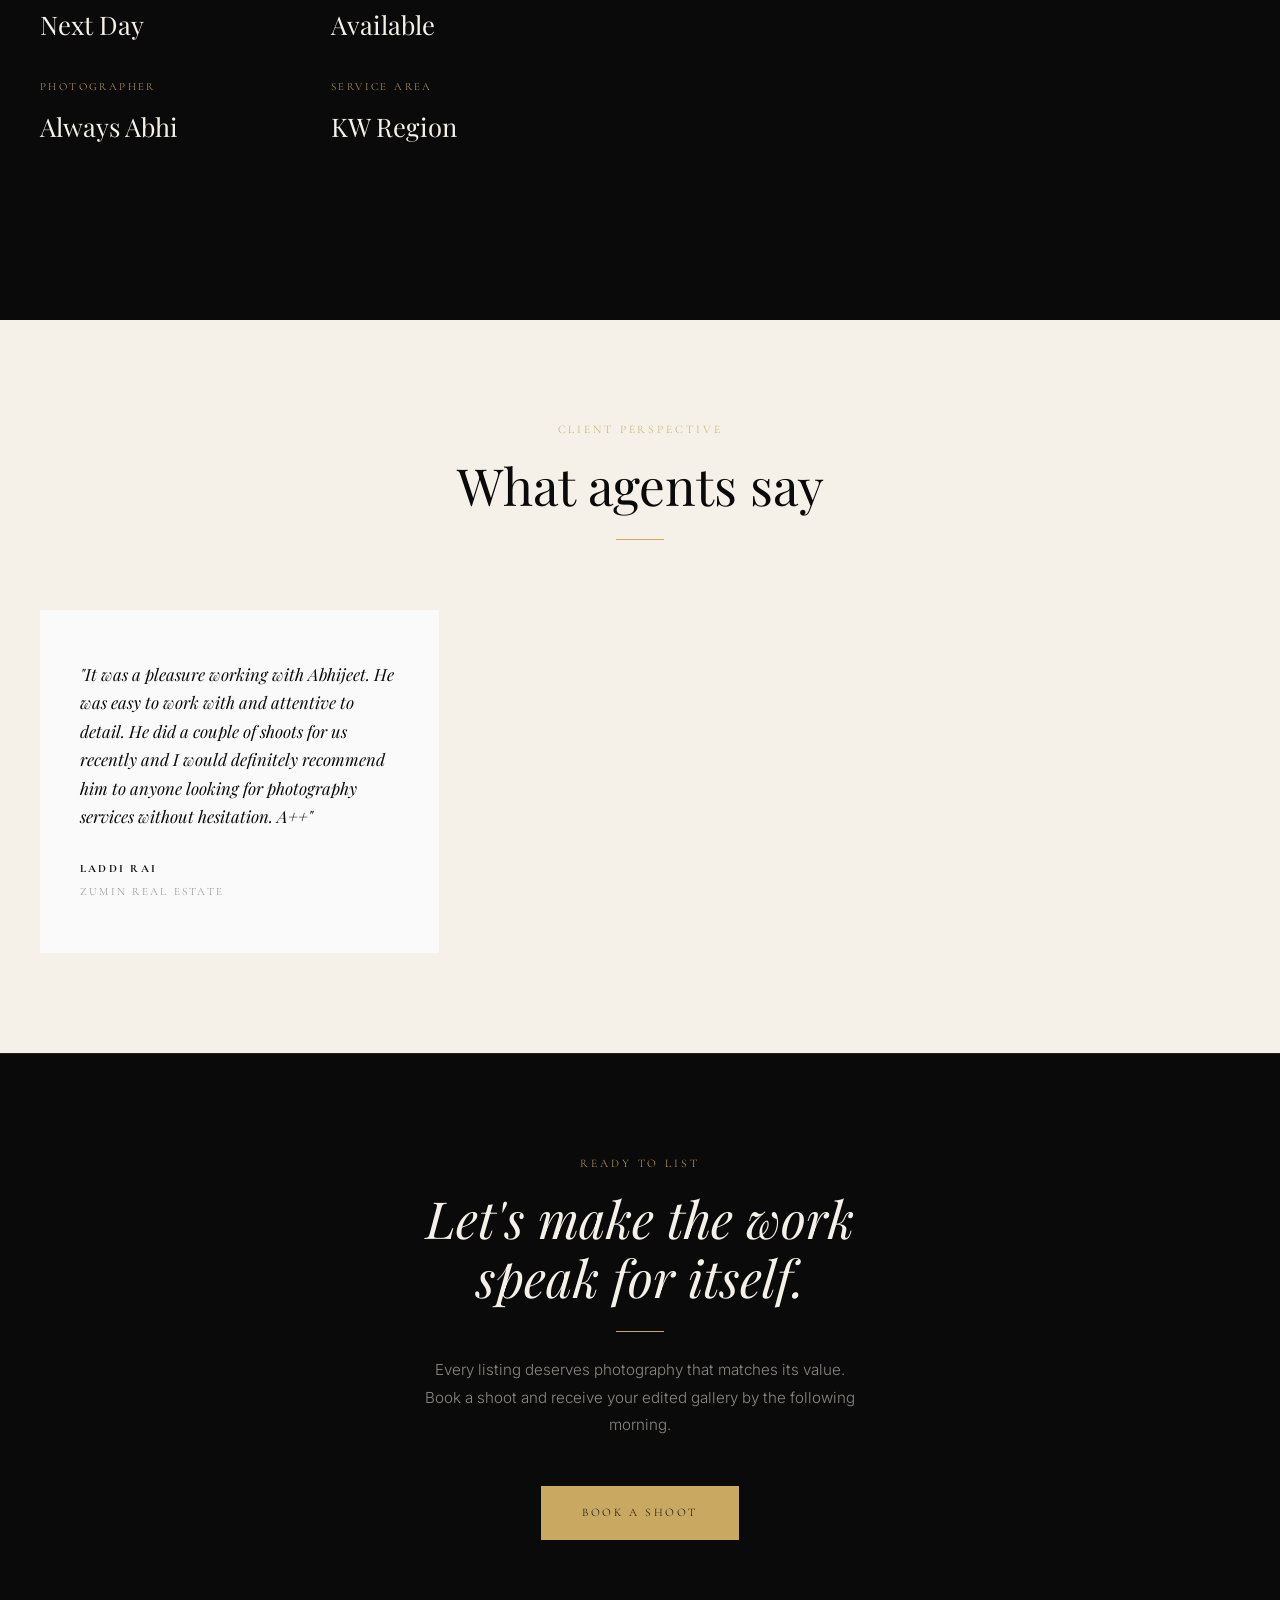
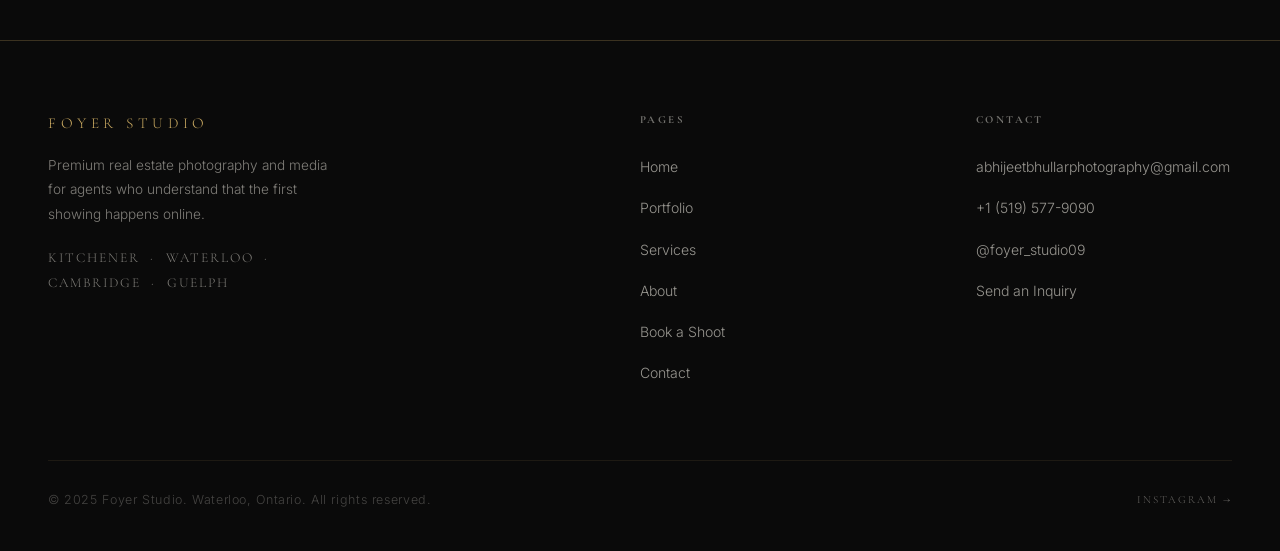
==== commit 973c0fec: "Update same day option from None to Available on homepage" ====
--- a/index.html
+++ b/index.html
@@ -200,7 +200,7 @@
             </div>
             <div>
               <div style="font-family: var(--font-logo); font-size: 0.68rem; letter-spacing: 0.22em; text-transform: uppercase; color: var(--gold); margin-bottom: 8px;">Same-Day Option</div>
-              <div style="font-family: var(--font-display); font-size: 1.6rem; color: var(--ivory);">None</div>
+              <div style="font-family: var(--font-display); font-size: 1.6rem; color: var(--ivory);">Available</div>
             </div>
             <div>
               <div style="font-family: var(--font-logo); font-size: 0.68rem; letter-spacing: 0.22em; text-transform: uppercase; color: var(--gold); margin-bottom: 8px;">Photographer</div>
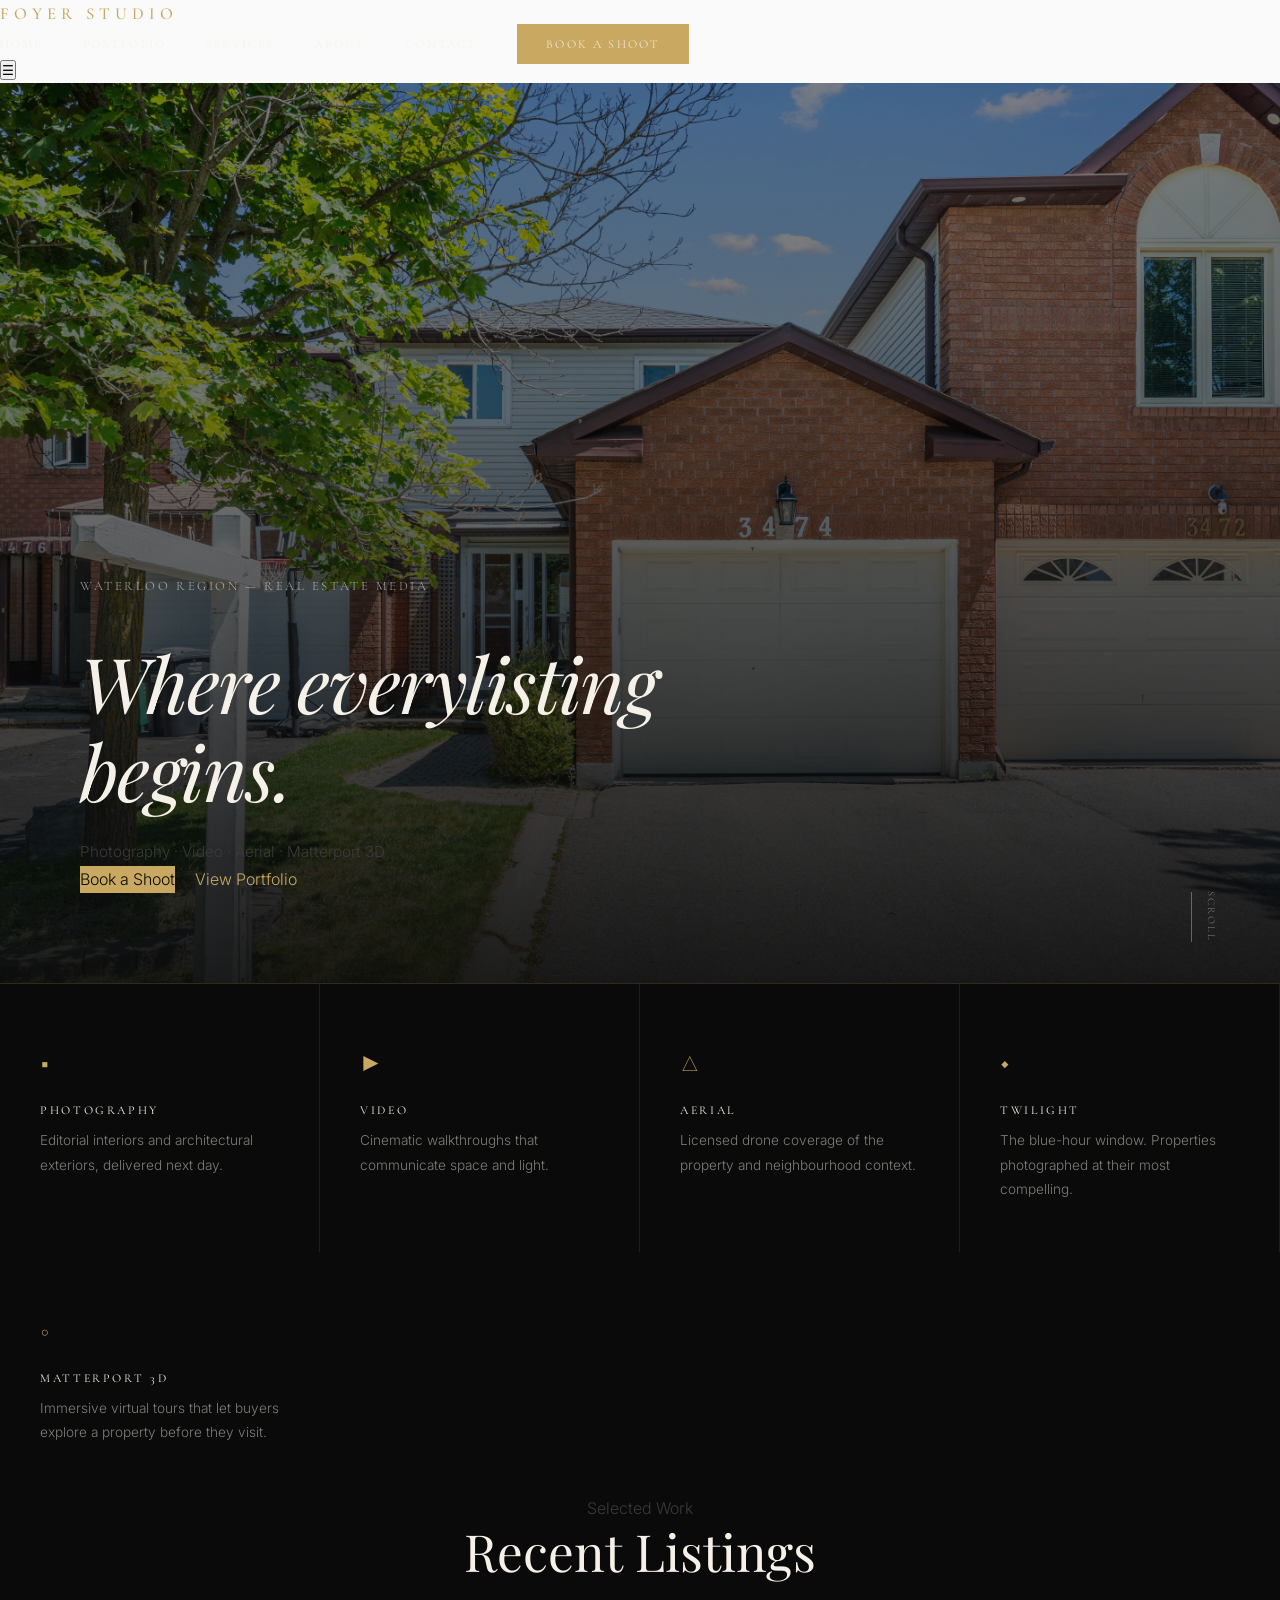
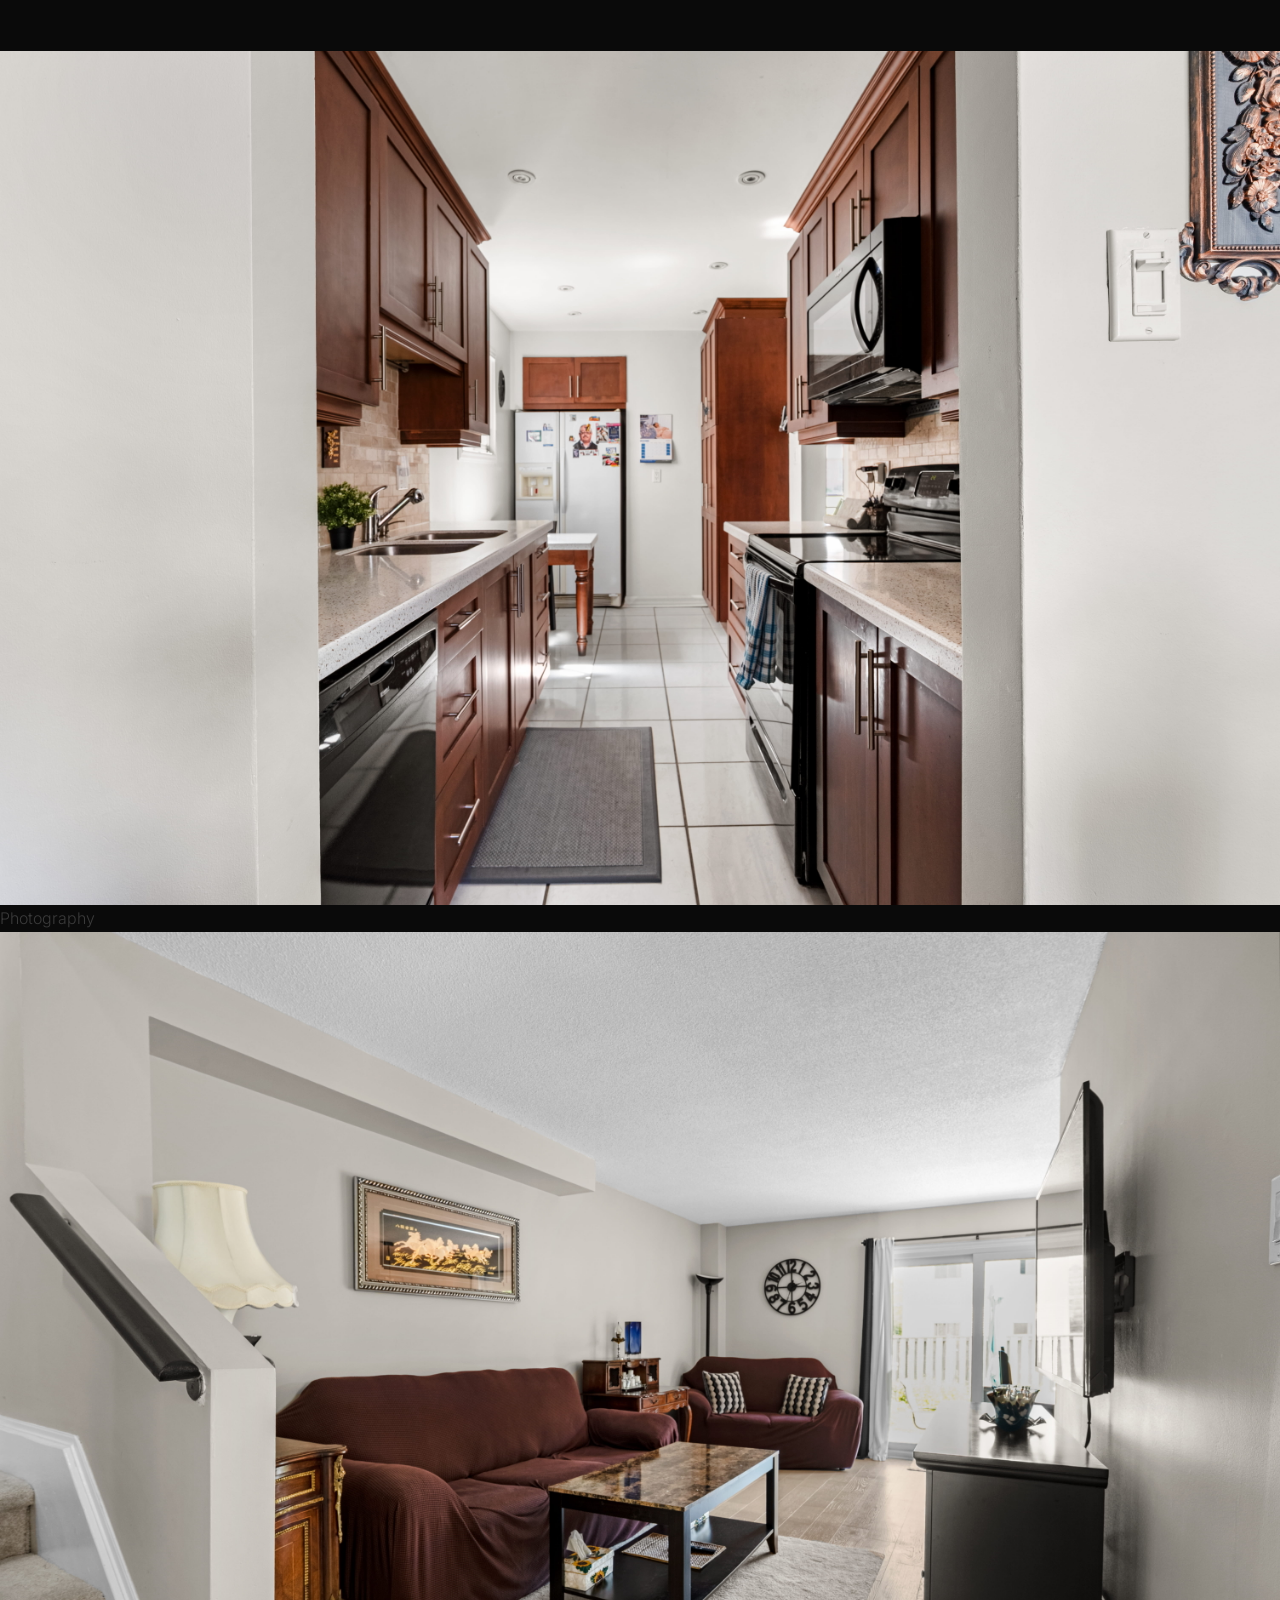
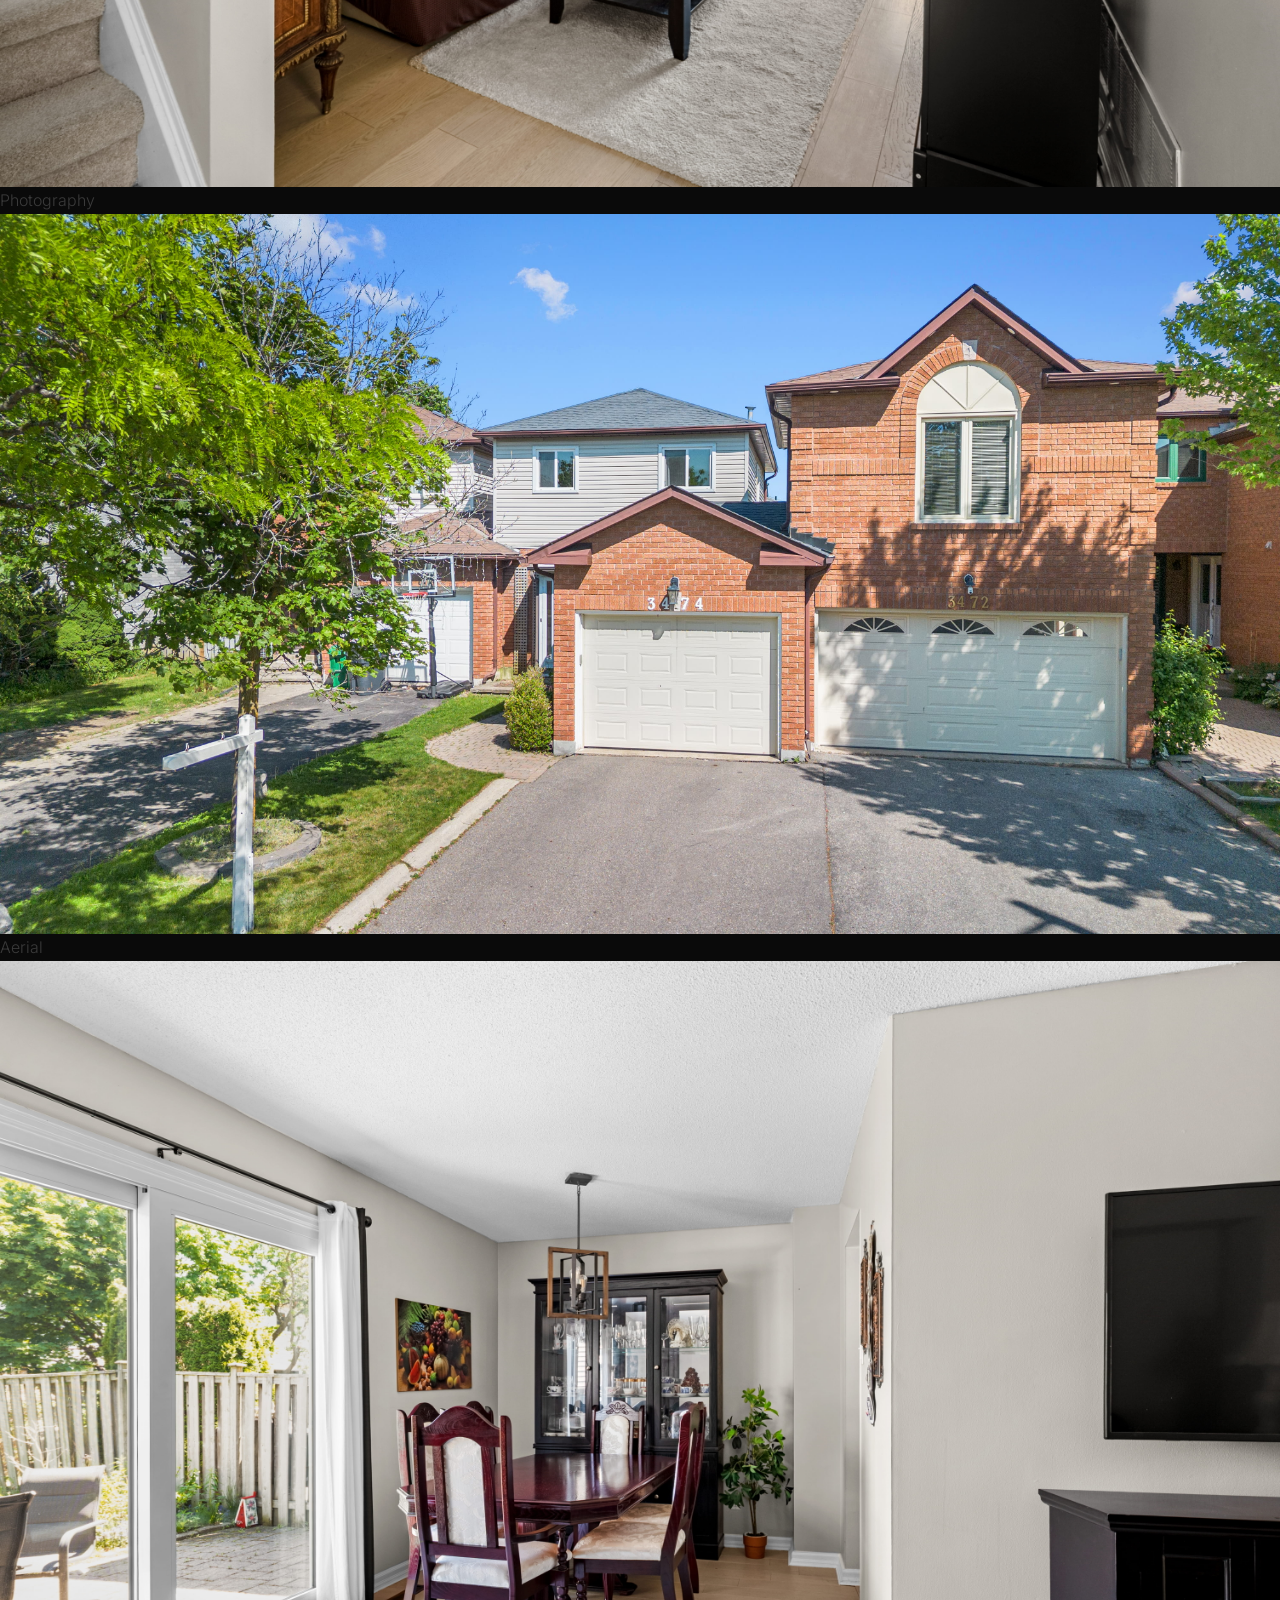
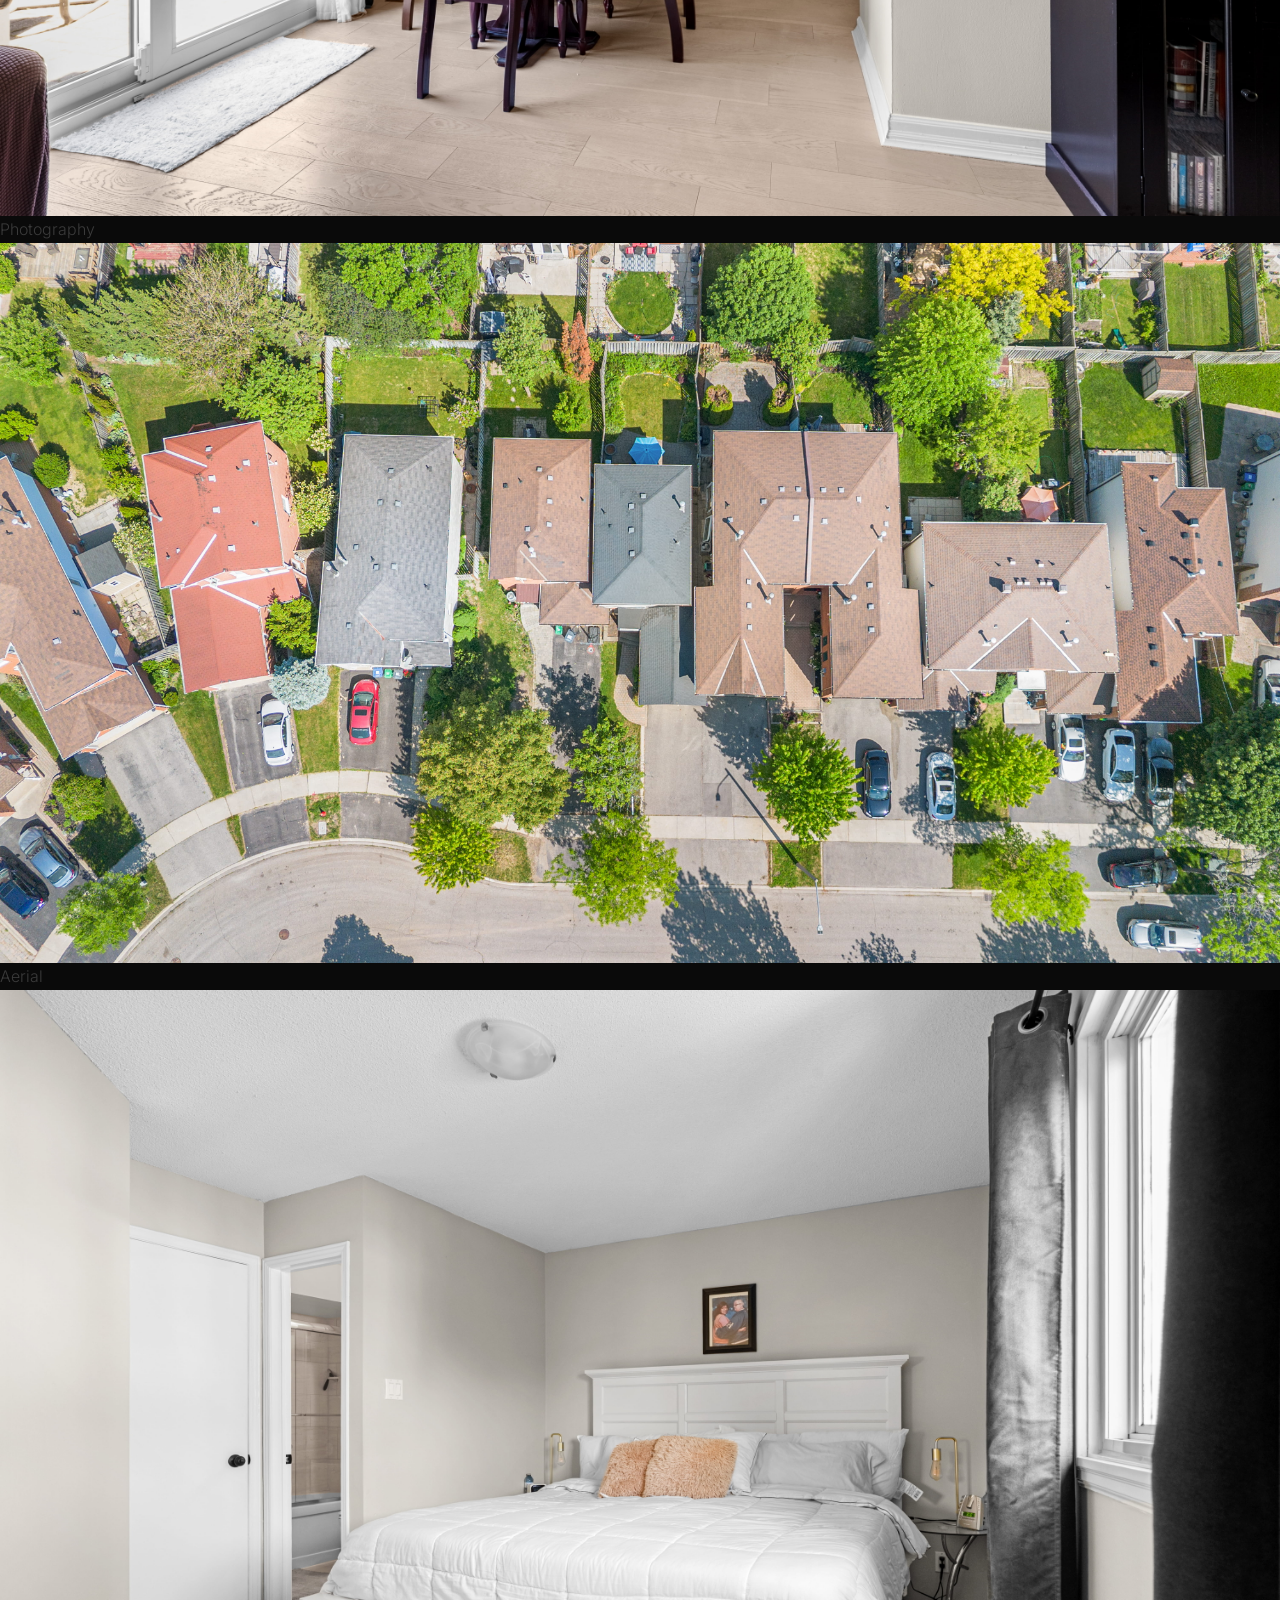
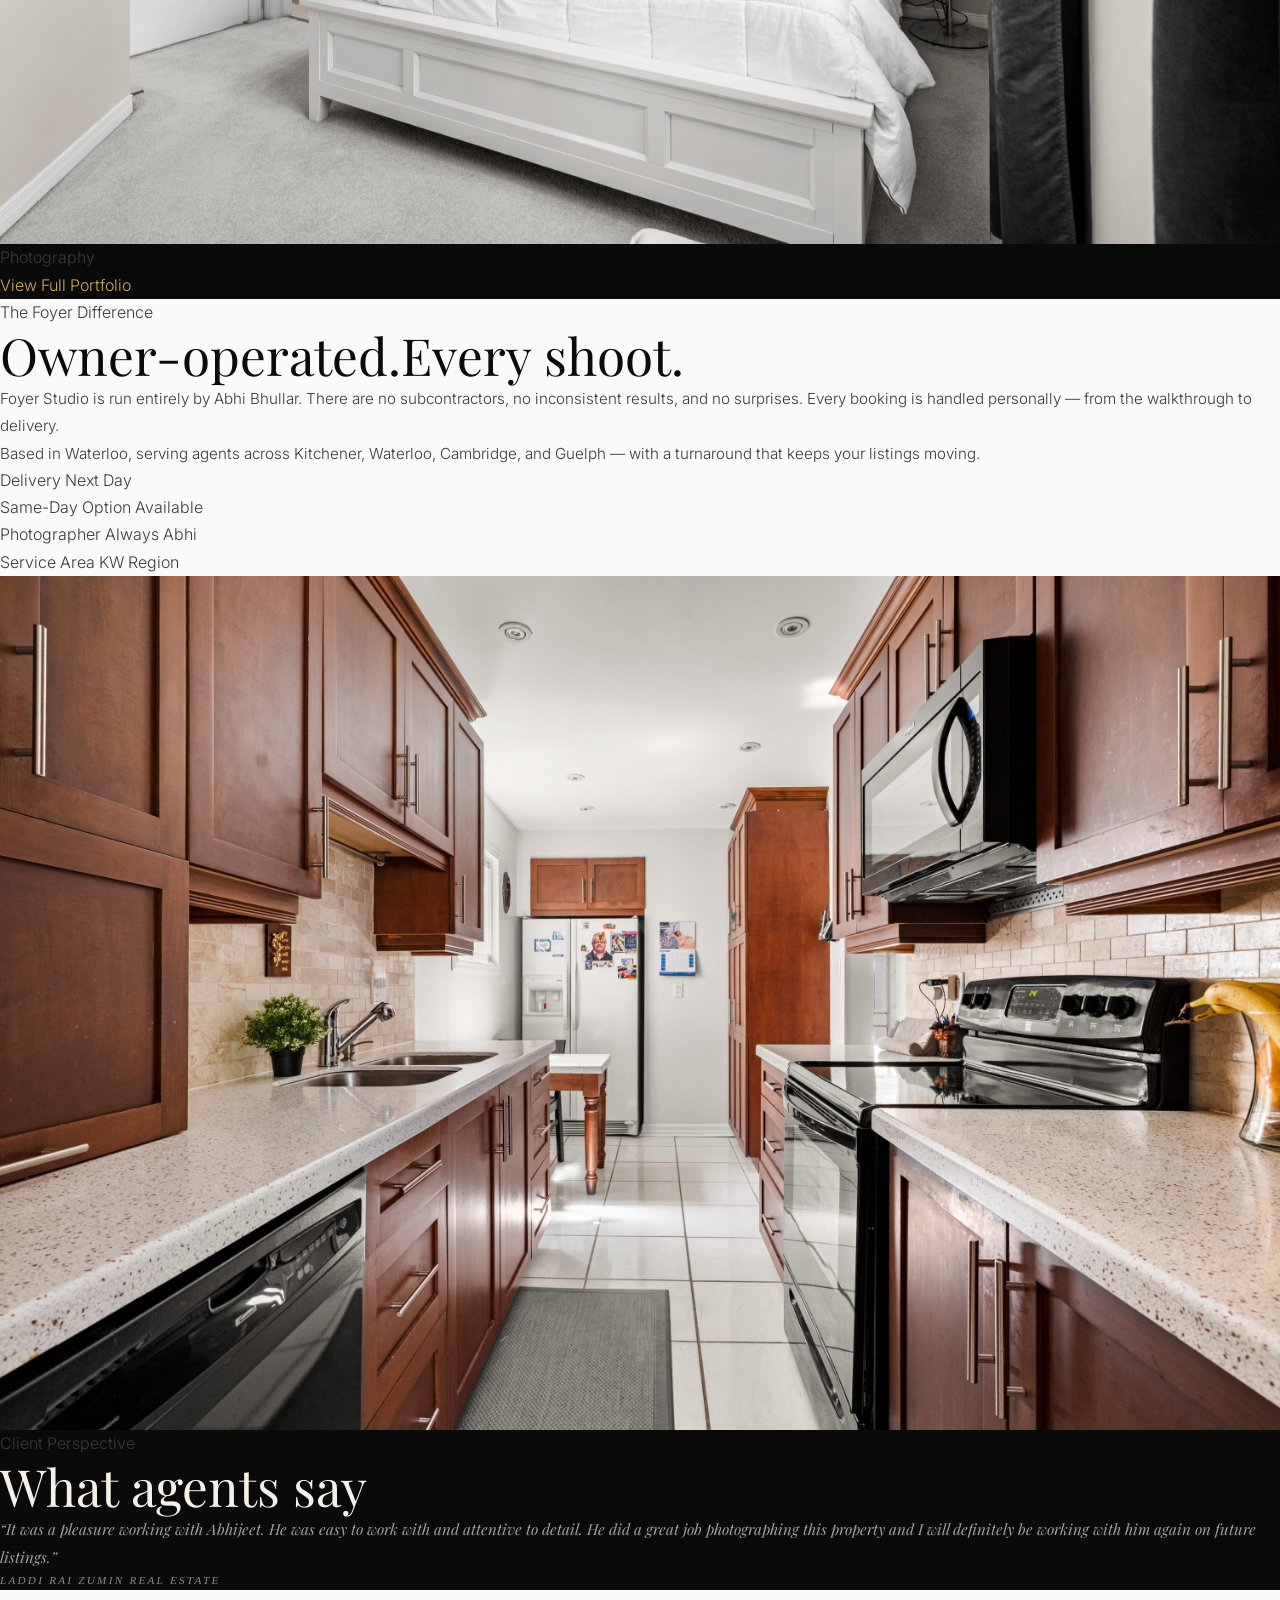
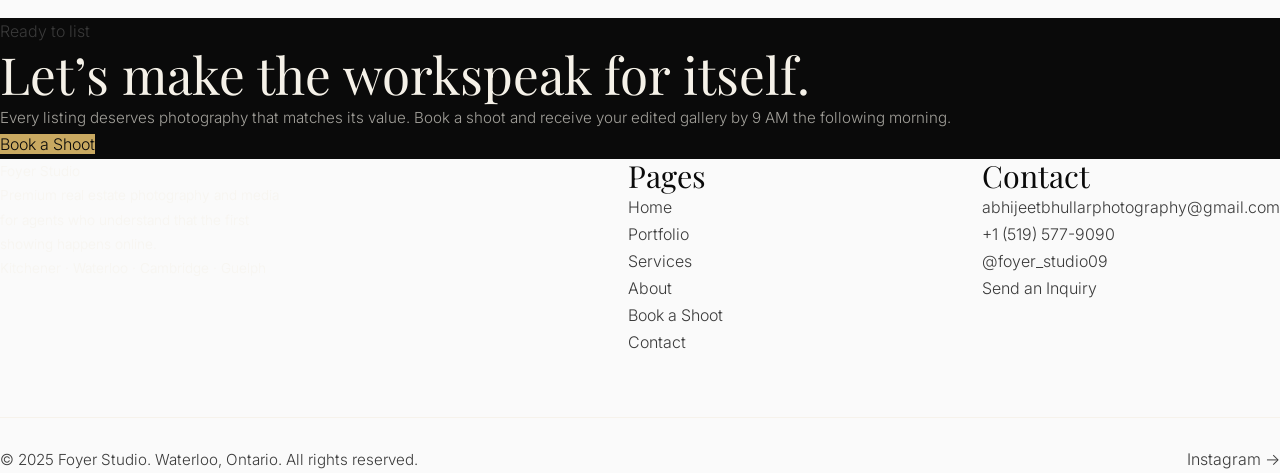
==== commit 2937af1b: "Update index.html: local photos, Matterport service, canonical URLs, copy refresh" ====
--- a/index.html
+++ b/index.html
@@ -6,42 +6,45 @@
 
   <!-- Primary SEO -->
   <title>Foyer Studio — Real Estate Photography Waterloo, Kitchener, Cambridge, Guelph</title>
-  <meta name="description" content="Foyer Studio is a premium real estate photography and media studio in Waterloo, Ontario. Photography, video, aerial, and twilight shoots for real estate agents across the Waterloo Region.">
-  <meta name="keywords" content="real estate photographer Waterloo, real estate photography Kitchener, real estate photography Cambridge, real estate photography Guelph, property photography Ontario, real estate video Waterloo Region, aerial real estate photography, twilight real estate photography">
+  <meta name="description" content="Foyer Studio is a real estate photography and media studio based in Waterloo, Ontario. Professional property photography, video, drone, and Matterport 3D tours for agents across the KW Region.">
+  <meta name="keywords" content="real estate photography Waterloo, property photographer Kitchener, drone photography KW, real estate video Waterloo Ontario, Matterport 3D tours, Foyer Studio">
   <meta name="author" content="Abhi Bhullar — Foyer Studio">
   <meta name="robots" content="index, follow">
-  <meta name="google-site-verification" content="OKr01dAGSniUtNWUVgMZgSky_LQx1LtfDcx2ApYfRTE">
-  <link rel="canonical" href="https://foyer-studio.github.io/foyer-studio/">
+  <link rel="canonical" href="https://foyerstudio.ca/">
 
   <!-- Open Graph -->
   <meta property="og:type" content="website">
-  <meta property="og:url" content="https://foyer-studio.github.io/foyer-studio/">
-  <meta property="og:title" content="Foyer Studio — Real Estate Photography Waterloo Ontario">
-  <meta property="og:description" content="Premium real estate photography, video, aerial, and twilight shoots. Owner-operated by Abhi Bhullar. Serving Kitchener, Waterloo, Cambridge, and Guelph.">
-  <meta property="og:image" content="https://foyer-studio.github.io/foyer-studio/photo-staged-living-room.jpg">
+  <meta property="og:url" content="https://foyerstudio.ca/">
+  <meta property="og:title" content="Foyer Studio — Real Estate Photography & Media | Waterloo Region">
+  <meta property="og:description" content="Premium real estate photography, video, drone and Matterport 3D tours for agents who understand that the first showing happens online.">
+  <meta property="og:image" content="https://foyerstudio.ca/Front.jpg">
   <meta property="og:site_name" content="Foyer Studio">
   <meta property="og:locale" content="en_CA">
 
   <!-- Twitter Card -->
   <meta name="twitter:card" content="summary_large_image">
-  <meta name="twitter:title" content="Foyer Studio — Real Estate Photography Waterloo Ontario">
-  <meta name="twitter:description" content="Premium real estate photography, video, aerial, and twilight shoots. Serving Kitchener, Waterloo, Cambridge, and Guelph.">
-  <meta name="twitter:image" content="https://foyer-studio.github.io/foyer-studio/photo-staged-living-room.jpg">
-
-  <!-- Geo -->
-  <meta name="geo.region" content="CA-ON">
-  <meta name="geo.placename" content="Waterloo, Ontario">
-  <meta name="geo.position" content="43.4643;-80.5204">
-  <meta name="ICBM" content="43.4643, -80.5204">
-
-  <!-- Structured Data: LocalBusiness -->
+  <meta name="twitter:title" content="Foyer Studio — Real Estate Photography Waterloo">
+  <meta name="twitter:description" content="Professional real estate photography and media for agents across the KW Region. Next-day delivery.">
+  <meta name="twitter:image" content="https://foyerstudio.ca/Front.jpg">
+
+  <link rel="stylesheet" href="styles.css">
+  <!-- Google Analytics -->
+  <script async src="https://www.googletagmanager.com/gtag/js?id=G-TBY7W0KZBB"></script>
+  <script>
+    window.dataLayer = window.dataLayer || [];
+    function gtag(){dataLayer.push(arguments);}
+    gtag('js', new Date());
+    gtag('config', 'G-TBY7W0KZBB');
+  </script>
+
+  <!-- Schema.org Local Business -->
   <script type="application/ld+json">
   {
     "@context": "https://schema.org",
     "@type": "LocalBusiness",
     "name": "Foyer Studio",
-    "description": "Premium real estate photography and media studio serving Kitchener, Waterloo, Cambridge, and Guelph, Ontario.",
-    "url": "https://foyer-studio.github.io/foyer-studio/",
+    "description": "Premium real estate photography and media studio serving Kitchener, Waterloo, Cambridge, and Guelph.",
+    "url": "https://foyerstudio.ca/",
     "telephone": "+15195779090",
     "email": "abhijeetbhullarphotography@gmail.com",
     "founder": {
@@ -64,61 +67,61 @@
       "https://www.instagram.com/foyer_studio09"
     ],
     "priceRange": "$$",
-    "openingHours": "Mo-Su 08:00-20:00",
-    "image": "https://foyer-studio.github.io/foyer-studio/photo-staged-living-room.jpg",
-    "knowsAbout": ["Real Estate Photography", "Aerial Photography", "Real Estate Video", "Twilight Photography", "Property Media"]
+    "openingHours": "Mo-Su 08:00-20:00"
   }
   </script>
-
-  <link rel="stylesheet" href="styles.css">
 </head>
-<body class="page-wrapper">
+<body>
 
   <!-- Navigation -->
-  <nav class="nav transparent" id="mainNav">
-    <a href="index.html" class="nav-logo">Foyer Studio</a>
-    <div class="nav-links">
-      <a href="index.html" class="active">Home</a>
-      <a href="portfolio.html">Portfolio</a>
-      <a href="services.html">Services</a>
-      <a href="about.html">About</a>
-      <a href="contact.html">Contact</a>
-    </div>
-    <a href="book.html" class="nav-cta">Book a Shoot</a>
-    <button class="nav-hamburger" id="hamburger" aria-label="Open menu">
-      <span></span><span></span><span></span>
-    </button>
+  <nav class="site-nav">
+    <div class="nav-inner">
+      <a href="index.html" class="nav-logo">Foyer Studio</a>
+      <ul class="nav-links">
+        <li><a href="index.html">Home</a></li>
+        <li><a href="portfolio.html">Portfolio</a></li>
+        <li><a href="services.html">Services</a></li>
+        <li><a href="about.html">About</a></li>
+        <li><a href="contact.html">Contact</a></li>
+        <li><a href="book.html" class="nav-cta">Book a Shoot</a></li>
+      </ul>
+      <button class="nav-toggle" aria-label="Open menu">&#9776;</button>
+    </div>
   </nav>
 
   <!-- Mobile Menu -->
   <div class="mobile-menu" id="mobileMenu">
-    <button class="mobile-menu-close" id="menuClose">&times;</button>
-    <a href="index.html" onclick="closeMobileMenu()">Home</a>
-    <a href="portfolio.html" onclick="closeMobileMenu()">Portfolio</a>
-    <a href="services.html" onclick="closeMobileMenu()">Services</a>
-    <a href="about.html" onclick="closeMobileMenu()">About</a>
-    <a href="book.html" onclick="closeMobileMenu()">Book a Shoot</a>
-    <a href="contact.html" onclick="closeMobileMenu()">Contact</a>
+    <button class="mobile-close">&#x00D7;</button>
+    <ul>
+      <li><a href="index.html">Home</a></li>
+      <li><a href="portfolio.html">Portfolio</a></li>
+      <li><a href="services.html">Services</a></li>
+      <li><a href="about.html">About</a></li>
+      <li><a href="book.html">Book a Shoot</a></li>
+      <li><a href="contact.html">Contact</a></li>
+    </ul>
   </div>
 
-  <!-- Hero -->
-  <section class="hero">
-    <div class="hero-bg"></div>
+  <!-- Hero Section -->
+  <section class="hero" aria-label="Hero">
+    <div class="hero-bg" role="img" aria-label="Exterior of a luxury residential property photographed at dusk"></div>
     <div class="hero-overlay"></div>
     <div class="hero-content">
-      <span class="eyebrow">Waterloo Region &mdash; Real Estate Media</span>
-      <h1>Where every<br><em>listing begins.</em></h1>
-      <span class="hero-sub">Photography &middot; Video &middot; Aerial &middot; Twilight</span>
+      <span class="hero-sub">Waterloo Region — Real Estate Media</span>
+      <h1 class="hero-tagline">Where every<span class="hero-highlight">listing begins.</span></h1>
+      <p class="hero-services">Photography · Video · Aerial · Matterport 3D</p>
       <div class="hero-actions">
-        <a href="book.html" class="btn btn-gold">Book a Shoot</a>
-        <a href="portfolio.html" class="btn btn-outline-ivory">View Portfolio</a>
-      </div>
-    </div>
-    <div class="hero-scroll">Scroll</div>
+        <a href="book.html" class="btn-gold">Book a Shoot</a>
+        <a href="portfolio.html" class="btn-outline-gold">View Portfolio</a>
+      </div>
+    </div>
+    <div class="hero-scroll">
+      <span>Scroll</span>
+    </div>
   </section>
 
   <!-- Services Strip -->
-  <div class="services-strip">
+  <section class="services-strip" aria-label="Services overview">
     <div class="services-strip-inner">
       <div class="service-item">
         <span class="service-icon">&#9632;</span>
@@ -140,124 +143,135 @@
         <h4>Twilight</h4>
         <p>The blue-hour window. Properties photographed at their most compelling.</p>
       </div>
-    </div>
-  </div>
-
-  <!-- Recent Work -->
-  <section class="section" style="padding: 100px 0; background: var(--warm-white);">
-    <div style="max-width: 1280px; margin: 0 auto; padding: 0 40px;">
-      <div class="section-header">
-        <span class="eyebrow">Selected Work</span>
-        <h2>Recent Listings</h2>
-        <div class="gold-divider center"></div>
-      </div>
-    </div>
-    <div class="work-grid">
-      <div class="work-item">
-        <img src="photo-kitchen-island-skyline.jpg" alt="Kitchen island with panoramic skyline view">
-        <div class="work-item-overlay"><span>Photography</span></div>
-      </div>
-      <div class="work-item tall">
-        <img src="photo-staged-living-room.jpg" alt="Staged living room with city views">
-        <div class="work-item-overlay"><span>Photography</span></div>
-      </div>
-      <div class="work-item">
-        <img src="https://images.unsplash.com/photo-1512917774080-9991f1c4c750?w=800&auto=format&fit=crop&q=80" alt="Exterior twilight">
-        <div class="work-item-overlay"><span>Twilight</span></div>
-      </div>
-      <div class="work-item">
-        <img src="photo-open-plan-grey.jpg" alt="Open-plan condo interior">
-        <div class="work-item-overlay"><span>Photography</span></div>
-      </div>
-      <div class="work-item">
-        <img src="https://images.unsplash.com/photo-1502005229762-cf1b2da7c5d6?w=800&auto=format&fit=crop&q=80" alt="Aerial view">
-        <div class="work-item-overlay"><span>Aerial</span></div>
-      </div>
-      <div class="work-item">
-        <img src="photo-open-plan-hallway.jpg" alt="Condo living area with hallway">
-        <div class="work-item-overlay"><span>Photography</span></div>
-      </div>
-    </div>
-    <div style="text-align: center; margin-top: 60px;">
-      <a href="portfolio.html" class="btn btn-outline-dark">View Full Portfolio</a>
-    </div>
-  </section>
-
-  <!-- Why Foyer -->
-  <section class="section section-dark">
-    <div class="section-inner">
-      <div style="display: grid; grid-template-columns: 1fr 1fr; gap: 100px; align-items: center;">
-        <div>
-          <span class="eyebrow">The Foyer Difference</span>
-          <h2>Owner-operated.<br>Every shoot.</h2>
-          <div class="gold-divider"></div>
-          <p style="margin-bottom: 20px;">Foyer Studio is run entirely by Abhi Bhullar. There are no subcontractors, no inconsistent results, and no surprises. The same eye behind every frame.</p>
-          <p style="margin-bottom: 40px;">Based in Waterloo, we serve agents across Kitchener, Waterloo, Cambridge, and Guelph &mdash; with a turn-around time most studios cannot match.</p>
-          <div style="display: grid; grid-template-columns: 1fr 1fr; gap: 32px;">
-            <div>
-              <div style="font-family: var(--font-logo); font-size: 0.68rem; letter-spacing: 0.22em; text-transform: uppercase; color: var(--gold); margin-bottom: 8px;">Delivery</div>
-              <div style="font-family: var(--font-display); font-size: 1.6rem; color: var(--ivory);">Next Day</div>
-            </div>
-            <div>
-              <div style="font-family: var(--font-logo); font-size: 0.68rem; letter-spacing: 0.22em; text-transform: uppercase; color: var(--gold); margin-bottom: 8px;">Same-Day Option</div>
-              <div style="font-family: var(--font-display); font-size: 1.6rem; color: var(--ivory);">Available</div>
-            </div>
-            <div>
-              <div style="font-family: var(--font-logo); font-size: 0.68rem; letter-spacing: 0.22em; text-transform: uppercase; color: var(--gold); margin-bottom: 8px;">Photographer</div>
-              <div style="font-family: var(--font-display); font-size: 1.6rem; color: var(--ivory);">Always Abhi</div>
-            </div>
-            <div>
-              <div style="font-family: var(--font-logo); font-size: 0.68rem; letter-spacing: 0.22em; text-transform: uppercase; color: var(--gold); margin-bottom: 8px;">Service Area</div>
-              <div style="font-family: var(--font-display); font-size: 1.6rem; color: var(--ivory);">KW Region</div>
-            </div>
-          </div>
-        </div>
-        <div style="aspect-ratio: 4/5; overflow: hidden;">
-          <img src="https://images.unsplash.com/photo-1600607687920-4e2a09cf159d?w=900&auto=format&fit=crop&q=80" alt="Luxury kitchen" style="width:100%; height:100%; object-fit:cover;">
-        </div>
-      </div>
-    </div>
-  </section>
-
-  <!-- Testimonials -->
-  <section class="section testimonials">
+      <div class="service-item">
+        <span class="service-icon">&#9702;</span>
+        <h4>Matterport 3D</h4>
+        <p>Immersive virtual tours that let buyers explore a property before they visit.</p>
+      </div>
+    </div>
+  </section>
+
+  <!-- Portfolio Grid Section -->
+  <section class="portfolio-preview section-dark" aria-label="Selected Work">
     <div class="section-inner">
       <div class="section-header">
-        <span class="eyebrow">Client Perspective</span>
-        <h2>What agents say</h2>
-        <div class="gold-divider center"></div>
-      </div>
-      <div class="testimonial-grid">
-        <div class="testimonial-card">
-          <p class="testimonial-quote">"It was a pleasure working with Abhijeet. He was easy to work with and attentive to detail. He did a couple of shoots for us recently and I would definitely recommend him to anyone looking for photography services without hesitation. A++"</p>
-          <div class="testimonial-author">
-            <strong>Laddi Rai</strong>
-            Zumin Real Estate
+        <span class="section-label">Selected Work</span>
+        <h2>Recent Listings</h2>
+      </div>
+
+      <div class="portfolio-grid">
+
+        <div class="grid-item grid-item--large">
+          <img src="kitchen.jpg" alt="Bright modern kitchen with quartz countertops" loading="lazy">
+          <div class="grid-item-label">Photography</div>
+        </div>
+
+        <div class="grid-item">
+          <img src="living room .jpg" alt="Staged living room with natural light" loading="lazy">
+          <div class="grid-item-label">Photography</div>
+        </div>
+
+        <div class="grid-item">
+          <img src="front drone.jpg" alt="Aerial view of residential property" loading="lazy">
+          <div class="grid-item-label">Aerial</div>
+        </div>
+
+        <div class="grid-item">
+          <img src="Dining room .jpg" alt="Dining room with warm ambient lighting" loading="lazy">
+          <div class="grid-item-label">Photography</div>
+        </div>
+
+        <div class="grid-item">
+          <img src="drone .jpg" alt="Drone aerial perspective of neighbourhood" loading="lazy">
+          <div class="grid-item-label">Aerial</div>
+        </div>
+
+        <div class="grid-item">
+          <img src="master bedroom .jpg" alt="Primary bedroom with styled furnishings" loading="lazy">
+          <div class="grid-item-label">Photography</div>
+        </div>
+
+      </div>
+
+      <div class="portfolio-cta">
+        <a href="portfolio.html" class="btn-outline-gold">View Full Portfolio</a>
+      </div>
+
+    </div>
+  </section>
+
+  <!-- About / Difference Section -->
+  <section class="about-preview section-light" aria-label="The Foyer Difference">
+    <div class="section-inner about-preview-inner">
+
+      <div class="about-preview-text">
+        <span class="section-label">The Foyer Difference</span>
+        <h2>Owner-operated.<span class="section-break">Every shoot.</span></h2>
+        <p>Foyer Studio is run entirely by Abhi Bhullar. There are no subcontractors, no inconsistent results, and no surprises. Every booking is handled personally — from the walkthrough to delivery.</p>
+        <p>Based in Waterloo, serving agents across Kitchener, Waterloo, Cambridge, and Guelph — with a turnaround that keeps your listings moving.</p>
+
+        <div class="about-stats">
+          <div class="stat-block">
+            <span class="stat-label">Delivery</span>
+            <span class="stat-value">Next Day</span>
           </div>
-        </div>
-      </div>
-    </div>
-  </section>
-
-  <!-- CTA Band -->
-  <section style="background: var(--obsidian); padding: 100px 40px; text-align: center; border-top: 1px solid rgba(201,169,97,0.15);">
-    <span class="eyebrow" style="text-align:center; display:block;">Ready to list</span>
-    <h2 style="color: var(--ivory); margin-bottom: 16px; font-style: italic;">Let's make the work<br>speak for itself.</h2>
-    <div class="gold-divider center"></div>
-    <p style="color: rgba(245,241,232,0.55); max-width: 440px; margin: 0 auto 48px;">Every listing deserves photography that matches its value. Book a shoot and receive your edited gallery by the following morning.</p>
-    <a href="book.html" class="btn btn-gold">Book a Shoot</a>
+          <div class="stat-block">
+            <span class="stat-label">Same-Day Option</span>
+            <span class="stat-value">Available</span>
+          </div>
+          <div class="stat-block">
+            <span class="stat-label">Photographer</span>
+            <span class="stat-value">Always Abhi</span>
+          </div>
+          <div class="stat-block">
+            <span class="stat-label">Service Area</span>
+            <span class="stat-value">KW Region</span>
+          </div>
+        </div>
+      </div>
+
+      <div class="about-preview-image">
+        <img src="kitchen 2 .jpg" alt="Luxury kitchen with marble countertops" loading="lazy">
+      </div>
+
+    </div>
+  </section>
+
+  <!-- Testimonial Section -->
+  <section class="testimonial-section section-dark" aria-label="Client Perspective">
+    <div class="section-inner">
+      <span class="section-label">Client Perspective</span>
+      <h2>What agents say</h2>
+      <blockquote class="testimonial-quote">
+        <p>“It was a pleasure working with Abhijeet. He was easy to work with and attentive to detail. He did a great job photographing this property and I will definitely be working with him again on future listings.”</p>
+        <footer class="testimonial-author">
+          <span class="author-name">Laddi Rai</span>
+          <span class="author-firm">Zumin Real Estate</span>
+        </footer>
+      </blockquote>
+    </div>
+  </section>
+
+  <!-- CTA Section -->
+  <section class="cta-section section-dark" aria-label="Ready to list">
+    <div class="section-inner cta-inner">
+      <span class="section-label">Ready to list</span>
+      <h2>Let’s make the work<span class="section-break">speak for itself.</span></h2>
+      <p>Every listing deserves photography that matches its value. Book a shoot and receive your edited gallery by 9 AM the following morning.</p>
+      <a href="book.html" class="btn-gold">Book a Shoot</a>
+    </div>
   </section>
 
   <!-- Footer -->
-  <footer class="footer">
+  <footer class="site-footer">
     <div class="footer-inner">
       <div class="footer-brand">
-        <span class="footer-logo">Foyer Studio</span>
-        <p>Premium real estate photography and media for agents who understand that the first showing happens online.</p>
-        <p class="footer-service-area">Kitchener &nbsp;&middot;&nbsp; Waterloo &nbsp;&middot;&nbsp; Cambridge &nbsp;&middot;&nbsp; Guelph</p>
-      </div>
-      <div class="footer-col">
-        <h5>Pages</h5>
+        <p class="footer-name">Foyer Studio</p>
+        <p class="footer-desc">Premium real estate photography and media for agents who understand that the first showing happens online.</p>
+        <p class="footer-region">Kitchener &middot; Waterloo &middot; Cambridge &middot; Guelph</p>
+      </div>
+      <div class="footer-nav">
+        <h3>Pages</h3>
         <ul>
           <li><a href="index.html">Home</a></li>
           <li><a href="portfolio.html">Portfolio</a></li>
@@ -267,42 +281,23 @@
           <li><a href="contact.html">Contact</a></li>
         </ul>
       </div>
-      <div class="footer-col">
-        <h5>Contact</h5>
+      <div class="footer-contact">
+        <h3>Contact</h3>
         <ul>
           <li><a href="mailto:abhijeetbhullarphotography@gmail.com">abhijeetbhullarphotography@gmail.com</a></li>
           <li><a href="tel:+15195779090">+1 (519) 577-9090</a></li>
-          <li><a href="https://instagram.com/foyer_studio09" target="_blank">@foyer_studio09</a></li>
+          <li><a href="https://instagram.com/foyer_studio09">@foyer_studio09</a></li>
           <li><a href="contact.html">Send an Inquiry</a></li>
         </ul>
       </div>
     </div>
     <div class="footer-bottom">
-      <span class="footer-copy">&copy; 2025 Foyer Studio. Waterloo, Ontario. All rights reserved.</span>
-      <a href="https://instagram.com/foyer_studio09" class="footer-insta" target="_blank">Instagram &rarr;</a>
+      <p>&copy; 2025 Foyer Studio. Waterloo, Ontario. All rights reserved.</p>
+      <a href="https://instagram.com/foyer_studio09" class="footer-ig">Instagram &rarr;</a>
     </div>
   </footer>
 
-  <script>
-    // Nav scroll behavior
-    const nav = document.getElementById('mainNav');
-    window.addEventListener('scroll', () => {
-      if (window.scrollY > 60) {
-        nav.classList.remove('transparent');
-        nav.classList.add('solid');
-      } else {
-        nav.classList.remove('solid');
-        nav.classList.add('transparent');
-      }
-    });
-
-    // Mobile menu
-    const hamburger = document.getElementById('hamburger');
-    const mobileMenu = document.getElementById('mobileMenu');
-    const menuClose = document.getElementById('menuClose');
-    hamburger.addEventListener('click', () => mobileMenu.classList.add('open'));
-    menuClose.addEventListener('click', () => mobileMenu.classList.remove('open'));
-    function closeMobileMenu() { mobileMenu.classList.remove('open'); }
-  </script>
+  <script src="scripts.js"></script>
+
 </body>
 </html>
--- a/styles.css
+++ b/styles.css
@@ -58,7 +58,7 @@
 .btn-outline-ivory { background: transparent; color: var(--ivory); border-color: var(--ivory); }
 .btn-outline-ivory:hover { background: var(--ivory); color: var(--obsidian); }
 .hero { position: relative; height: 100vh; min-height: 680px; display: flex; align-items: flex-end; background: var(--obsidian); overflow: hidden; }
-.hero-bg { position: absolute; inset: 0; background-image: url('https://images.unsplash.com/photo-1600596542815-ffad4c1539a9?w=1800&auto=format&fit=crop&q=80'); background-size: cover; background-position: center; opacity: 0.55; transition: opacity 0.8s ease; }
+.hero-bg { position: absolute; inset: 0; background-image: url('Front.jpg'); background-size: cover; background-position: center; opacity: 0.55; transition: opacity 0.8s ease; }
 .hero-overlay { position: absolute; inset: 0; background: linear-gradient(to top, rgba(10,10,10,0.85) 0%, rgba(10,10,10,0.2) 60%, transparent 100%); }
 .hero-content { position: relative; z-index: 2; padding: 0 80px 90px; max-width: 860px; }
 .hero-content h1 { color: var(--ivory); font-style: italic; margin-bottom: 24px; }
@@ -128,11 +128,11 @@
 .package-features li { font-size: 0.88rem; padding: 10px 0; border-bottom: 1px solid var(--light-gray); color: var(--smoke); display: flex; align-items: center; gap: 12px; }
 .package-features li::before { content: '—'; color: var(--gold); font-size: 0.9rem; }
 .package-card.featured .package-features li { border-bottom-color: rgba(201,169,97,0.15); }
-.addons-section { max-width: var(--max-width); margin: 0 auto; padding: 80px 40px; }
-.addons-section h2 { margin-bottom: 48px; }
+.addons-section { max-width: var(--max-width); margin: 0 auto; padding: 80px 40px; background: var(--obsidian); }
+.addons-section h2 { margin-bottom: 48px; color: var(--ivory); }
 .addons-grid { display: grid; grid-template-columns: repeat(2, 1fr); gap: 2px; }
-.addon-item { padding: 32px 40px; background: var(--ivory); display: flex; justify-content: space-between; align-items: center; }
-.addon-name { font-family: var(--font-logo); font-size: 0.78rem; letter-spacing: 0.12em; text-transform: uppercase; color: var(--obsidian); }
+.addon-item { padding: 32px 40px; background: var(--obsidian); display: flex; justify-content: space-between; align-items: center; }
+.addon-name { font-family: var(--font-logo); font-size: 0.78rem; letter-spacing: 0.12em; text-transform: uppercase; color: var(--ivory); }
 .addon-tag { font-family: var(--font-logo); font-size: 0.65rem; letter-spacing: 0.18em; text-transform: uppercase; color: var(--gold); border: 1px solid var(--gold); padding: 6px 14px; }
 .about-hero { background: var(--obsidian); padding: 180px 40px 100px; }
 .about-hero-inner { max-width: var(--max-width); margin: 0 auto; display: grid; grid-template-columns: 1fr 1fr; gap: 80px; align-items: end; }
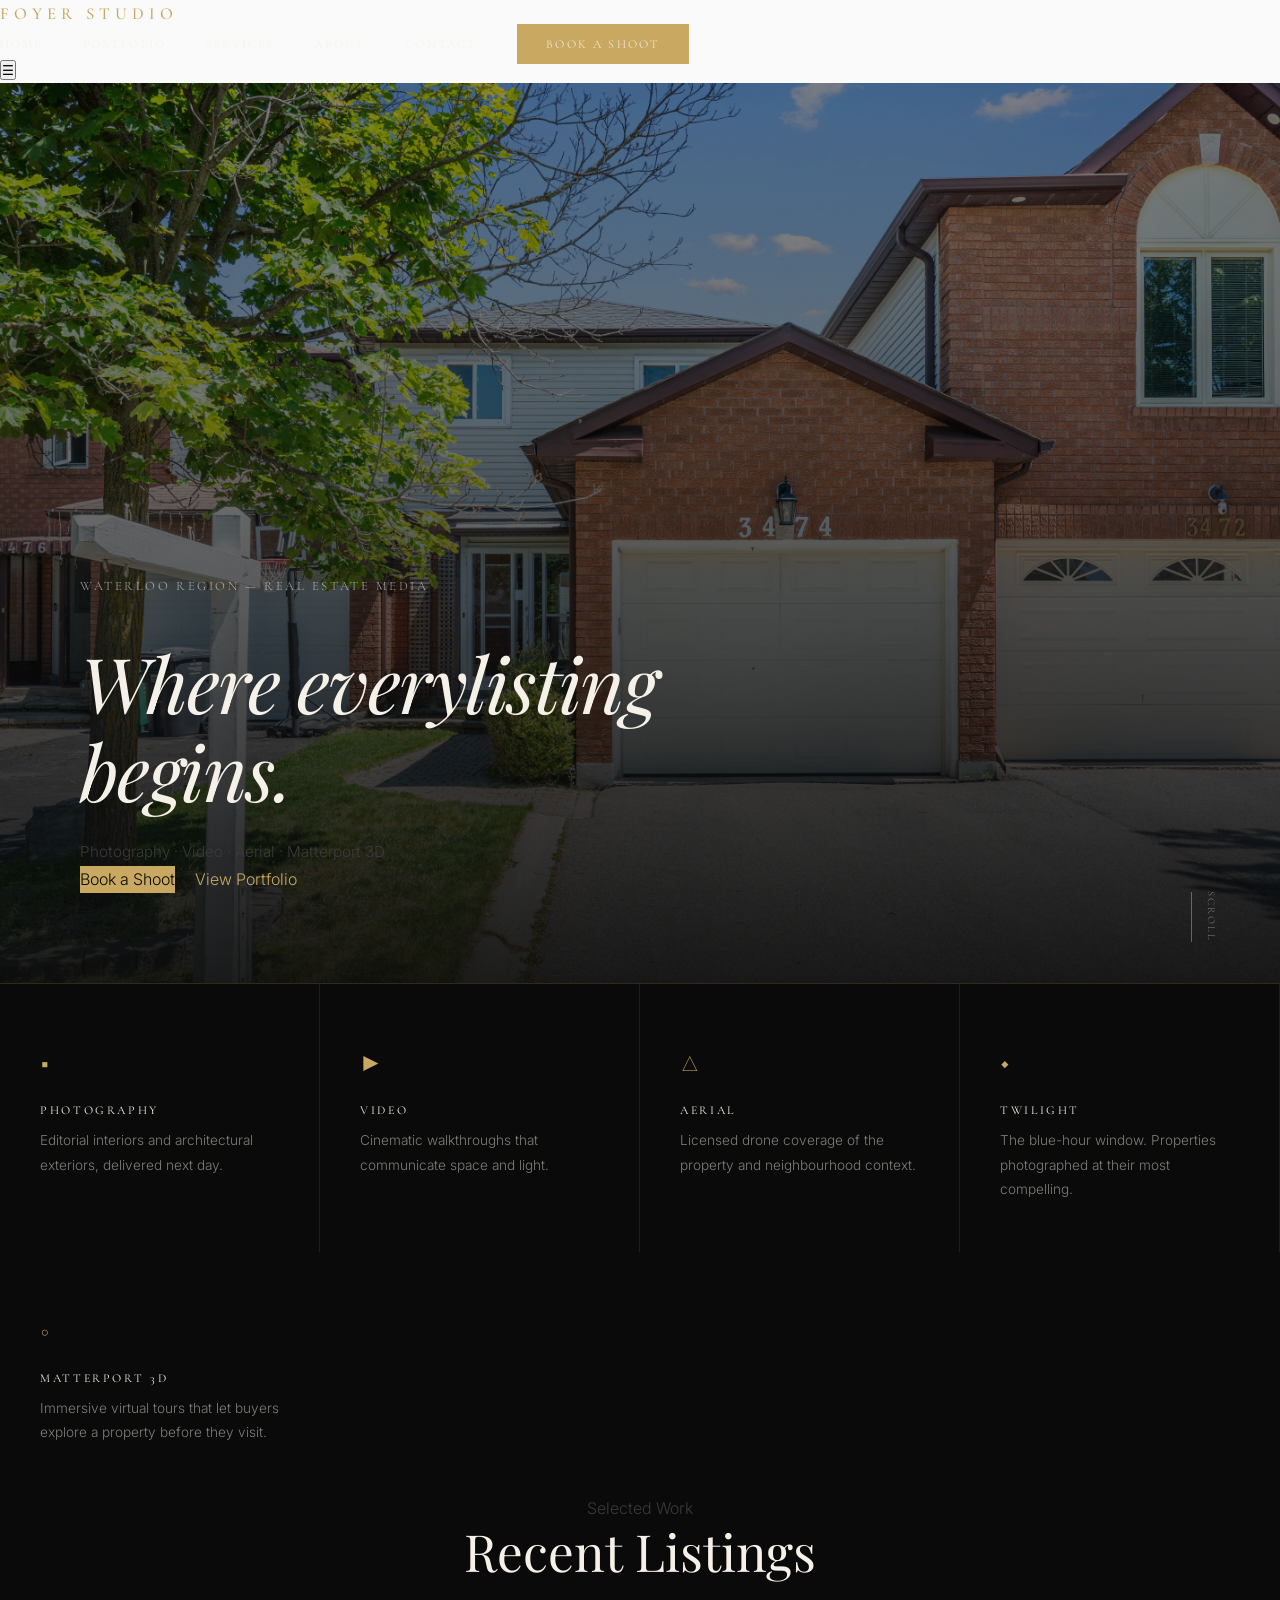
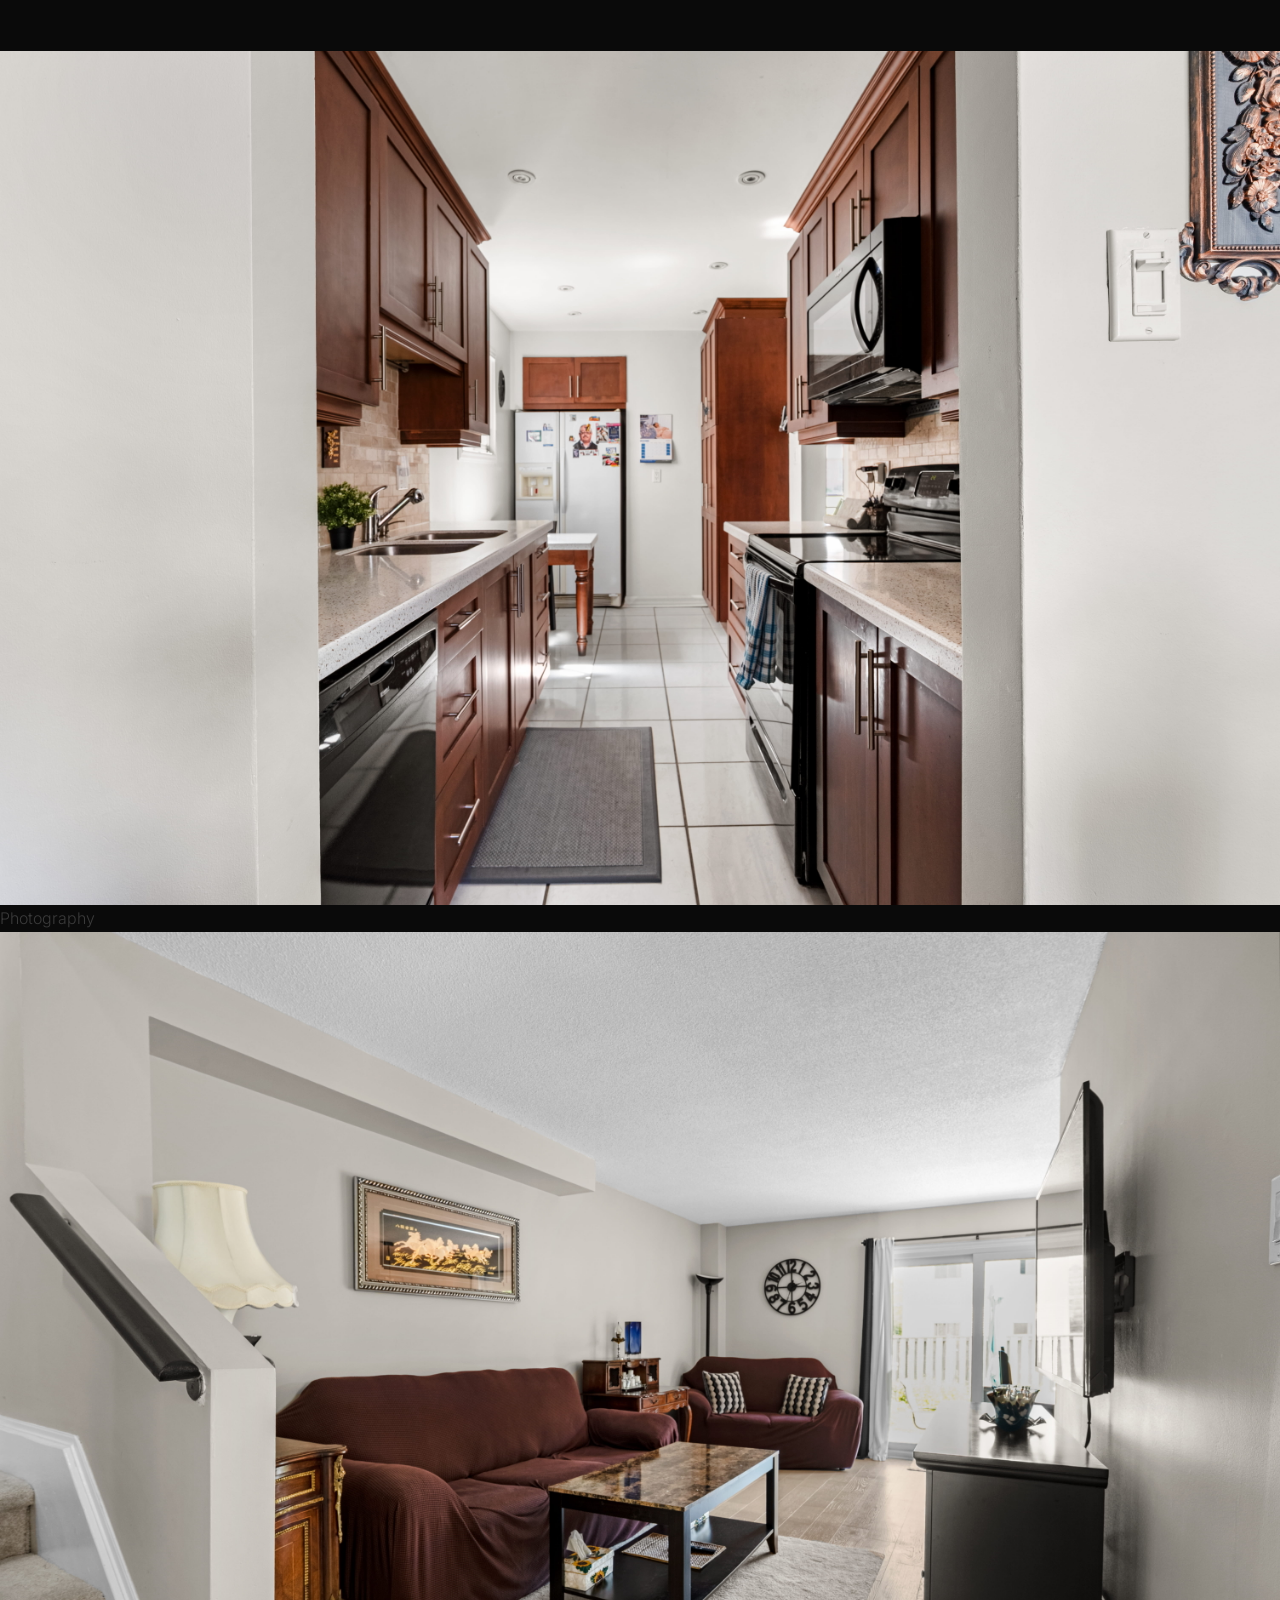
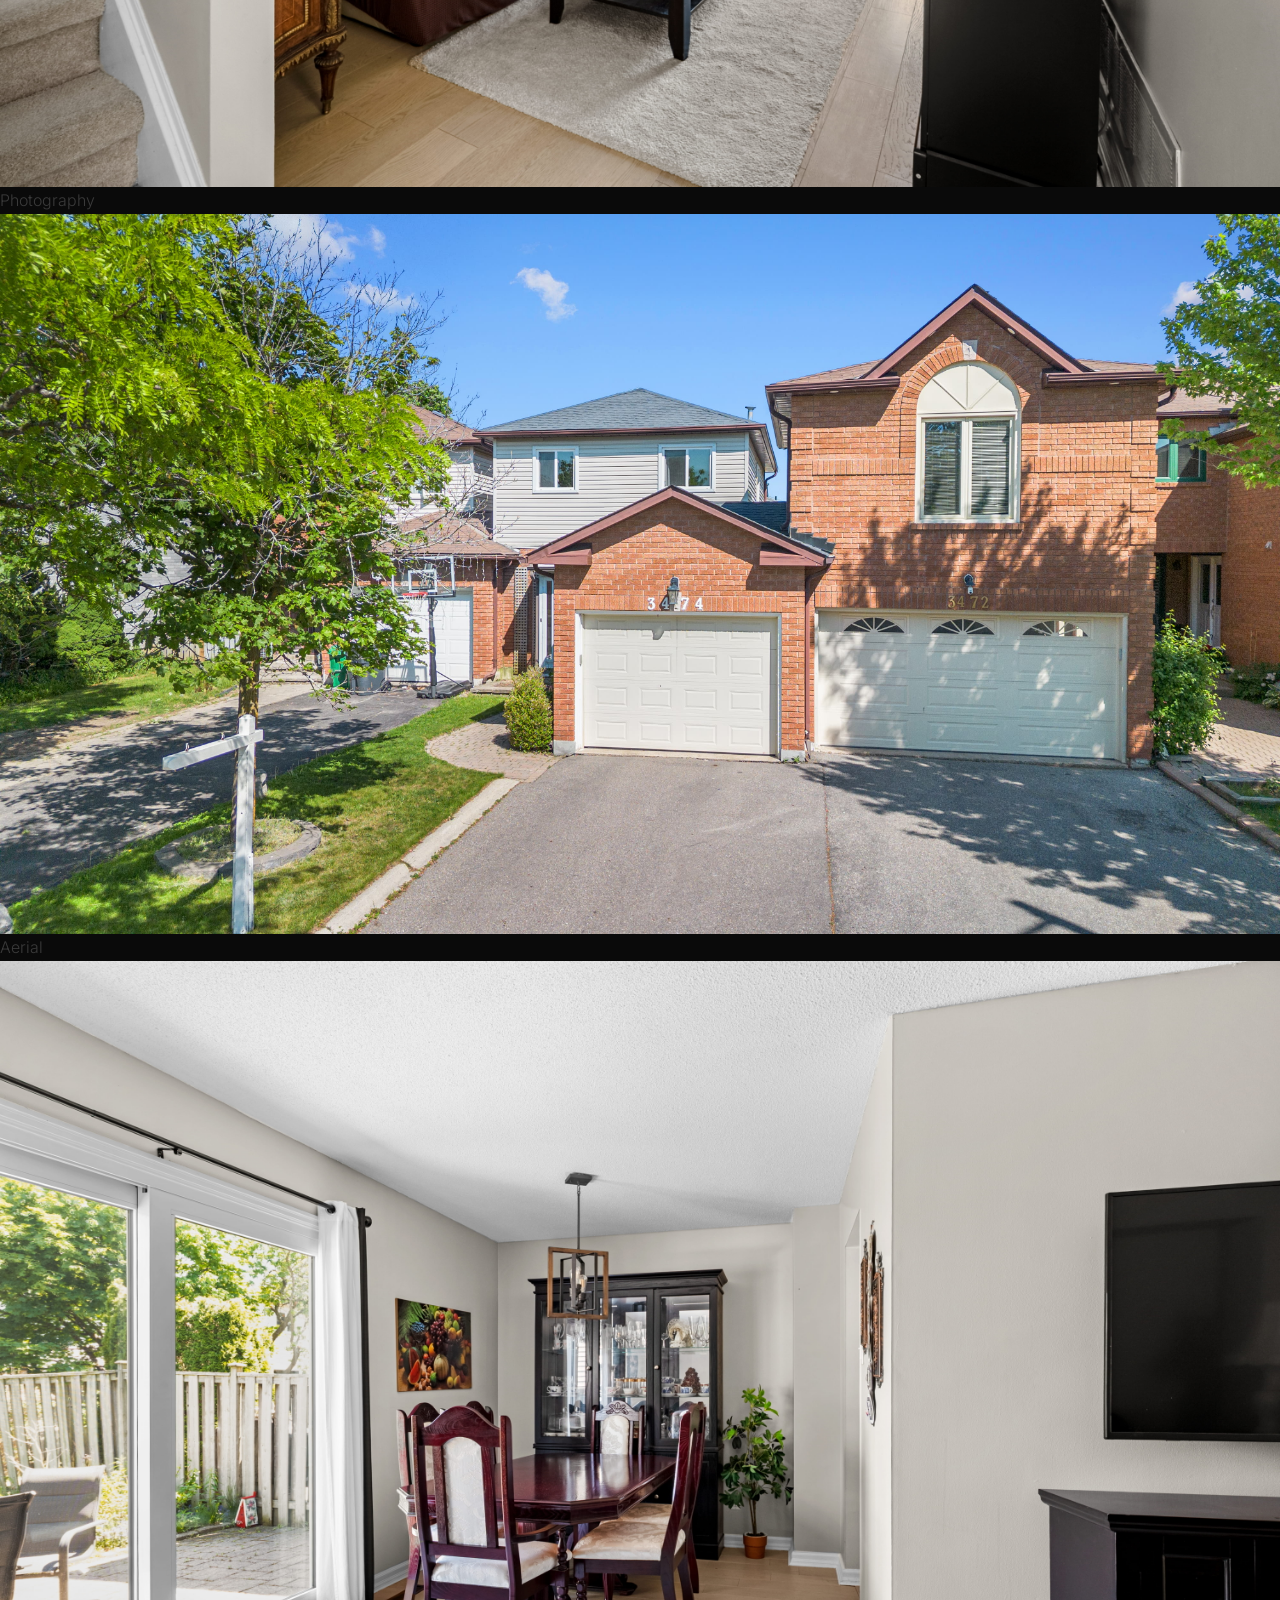
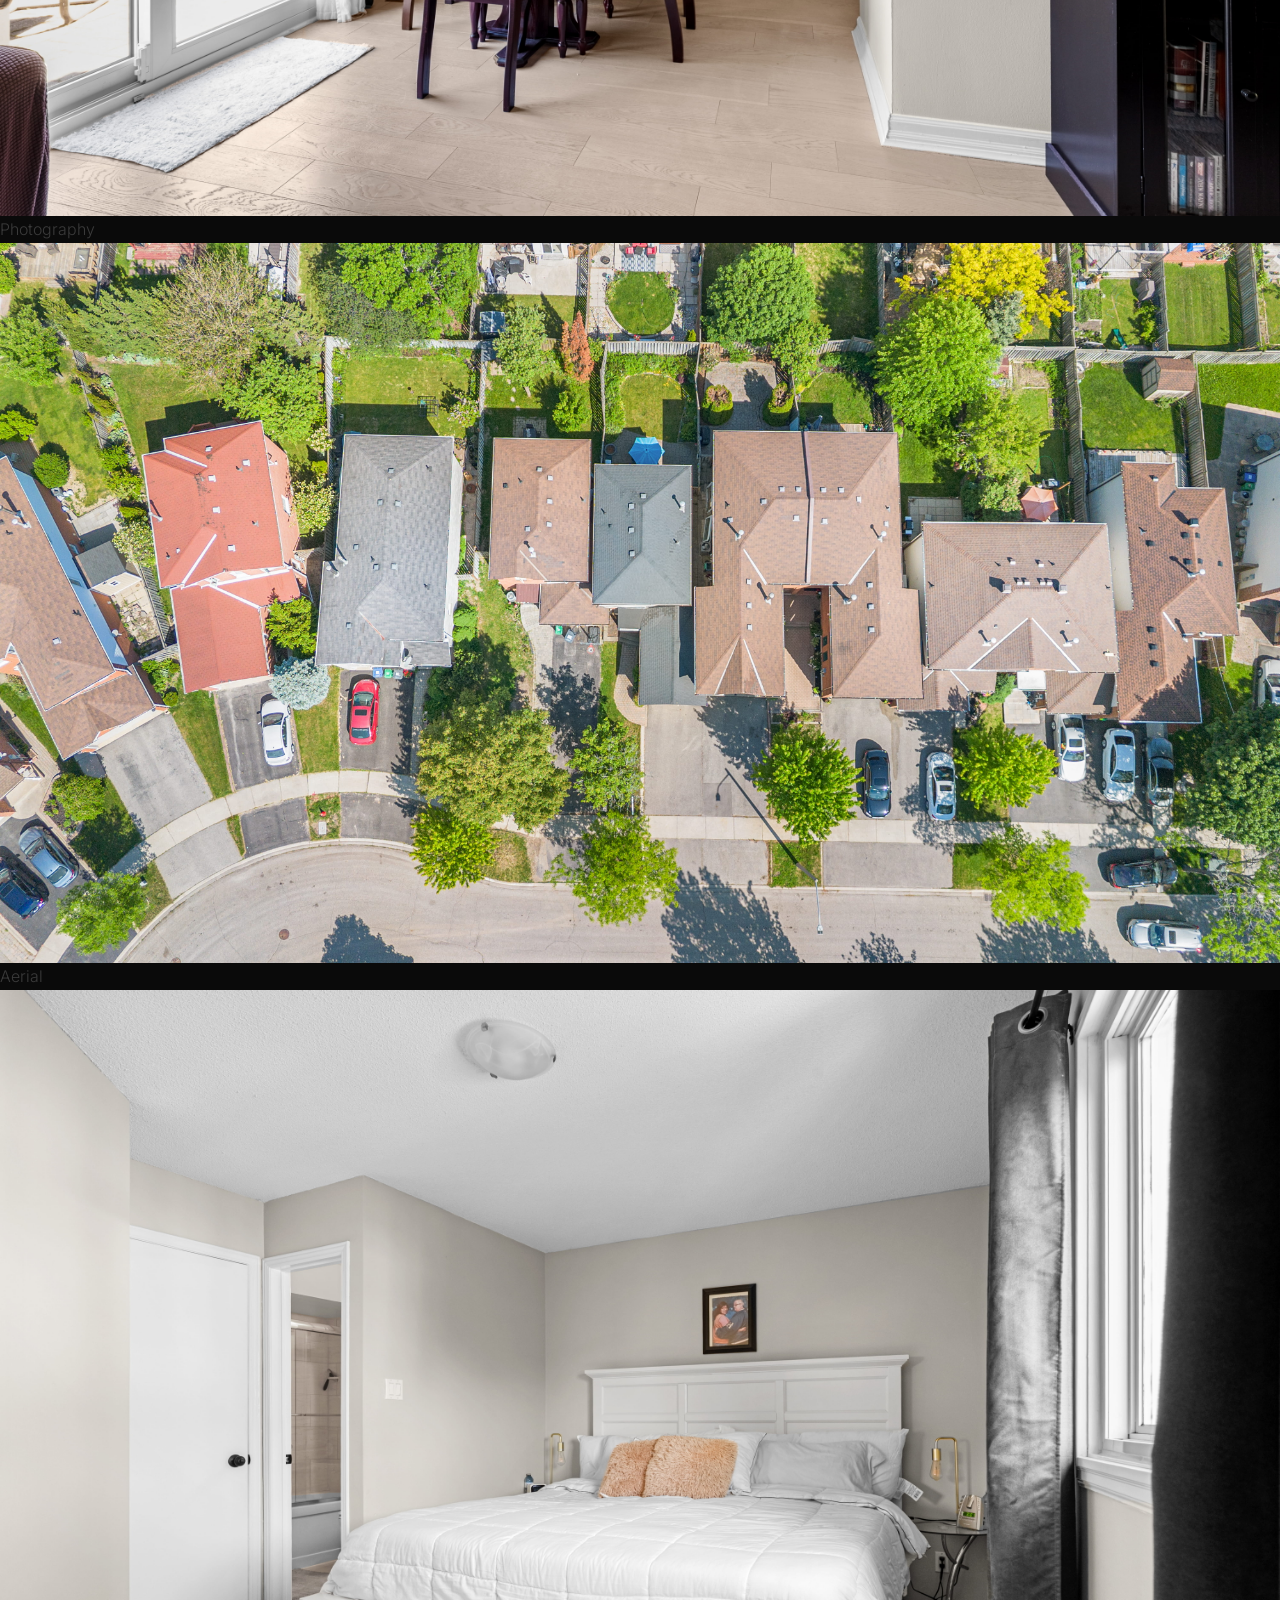
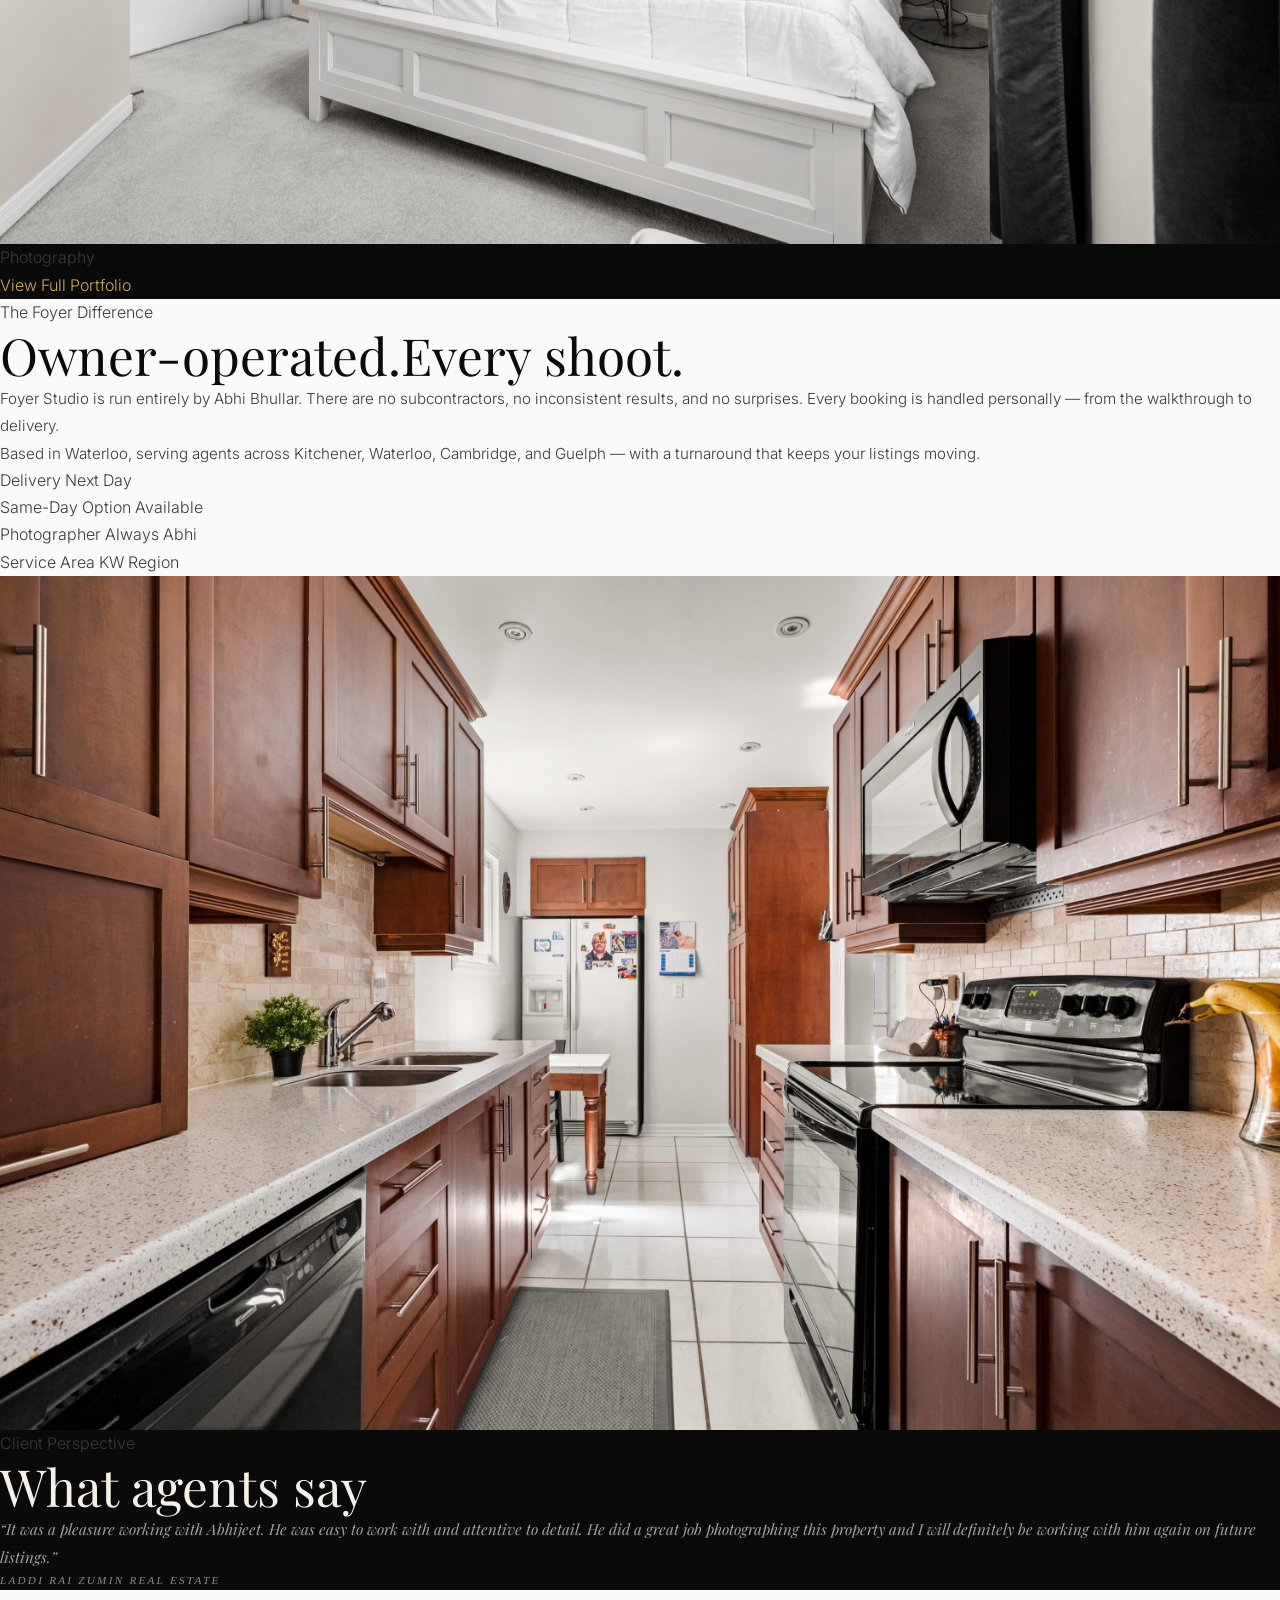
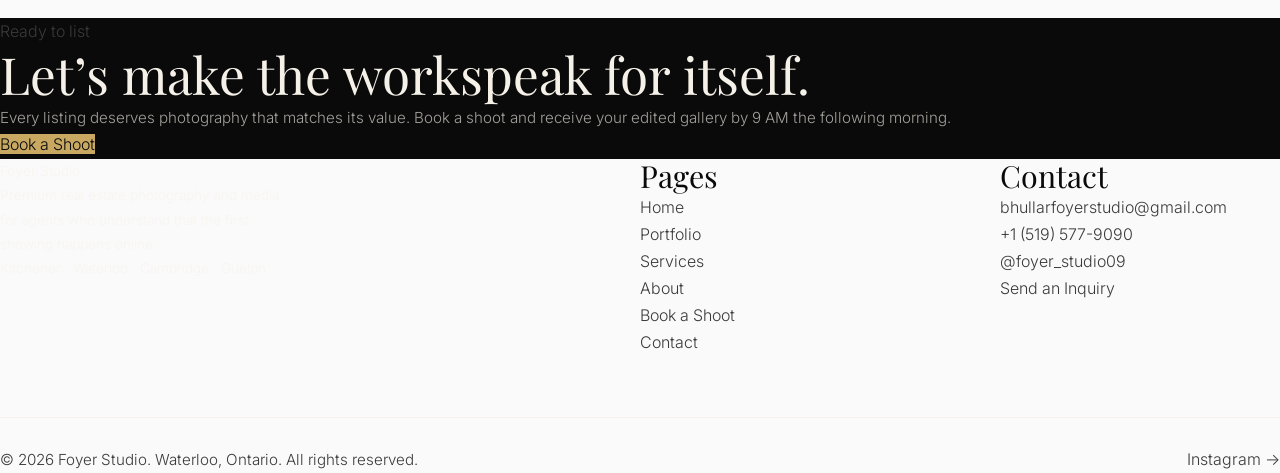
==== commit dcbcf339: "Fix index.html: GA ID, email, copyright year, remove dead scripts.js ref - Replace wrong GA ID G-TBY" ====
--- a/index.html
+++ b/index.html
@@ -5,7 +5,7 @@
   <meta name="viewport" content="width=device-width, initial-scale=1.0">
 
   <!-- Primary SEO -->
-  <title>Foyer Studio — Real Estate Photography Waterloo, Kitchener, Cambridge, Guelph</title>
+  <title>Foyer Studio — Real Estate Photogaphy Waterloo, Kitchener, Cambridge, Guelph</title>
   <meta name="description" content="Foyer Studio is a real estate photography and media studio based in Waterloo, Ontario. Professional property photography, video, drone, and Matterport 3D tours for agents across the KW Region.">
   <meta name="keywords" content="real estate photography Waterloo, property photographer Kitchener, drone photography KW, real estate video Waterloo Ontario, Matterport 3D tours, Foyer Studio">
   <meta name="author" content="Abhi Bhullar — Foyer Studio">
@@ -29,12 +29,12 @@
 
   <link rel="stylesheet" href="styles.css">
   <!-- Google Analytics -->
-  <script async src="https://www.googletagmanager.com/gtag/js?id=G-TBY7W0KZBB"></script>
+  <script async src="https://www.googletagmanager.com/gtag/js?id=G-XKBW69VHVK"></script>
   <script>
     window.dataLayer = window.dataLayer || [];
     function gtag(){dataLayer.push(arguments);}
     gtag('js', new Date());
-    gtag('config', 'G-TBY7W0KZBB');
+    gtag('config', 'G-XKBW69VHVK');
   </script>
 
   <!-- Schema.org Local Business -->
@@ -46,7 +46,7 @@
     "description": "Premium real estate photography and media studio serving Kitchener, Waterloo, Cambridge, and Guelph.",
     "url": "https://foyerstudio.ca/",
     "telephone": "+15195779090",
-    "email": "abhijeetbhullarphotography@gmail.com",
+    "email": "bhullarfoyerstudio@gmail.com",
     "founder": {
       "@type": "Person",
       "name": "Abhi Bhullar"
@@ -284,7 +284,7 @@
       <div class="footer-contact">
         <h3>Contact</h3>
         <ul>
-          <li><a href="mailto:abhijeetbhullarphotography@gmail.com">abhijeetbhullarphotography@gmail.com</a></li>
+          <li><a href="mailto:bhullarfoyerstudio@gmail.com">bhullarfoyerstudio@gmail.com</a></li>
           <li><a href="tel:+15195779090">+1 (519) 577-9090</a></li>
           <li><a href="https://instagram.com/foyer_studio09">@foyer_studio09</a></li>
           <li><a href="contact.html">Send an Inquiry</a></li>
@@ -292,12 +292,12 @@
       </div>
     </div>
     <div class="footer-bottom">
-      <p>&copy; 2025 Foyer Studio. Waterloo, Ontario. All rights reserved.</p>
+      <p>&copy; 2026 Foyer Studio. Waterloo, Ontario. All rights reserved.</p>
       <a href="https://instagram.com/foyer_studio09" class="footer-ig">Instagram &rarr;</a>
     </div>
   </footer>
 
-  <script src="scripts.js"></script>
+  
 
 </body>
 </html>
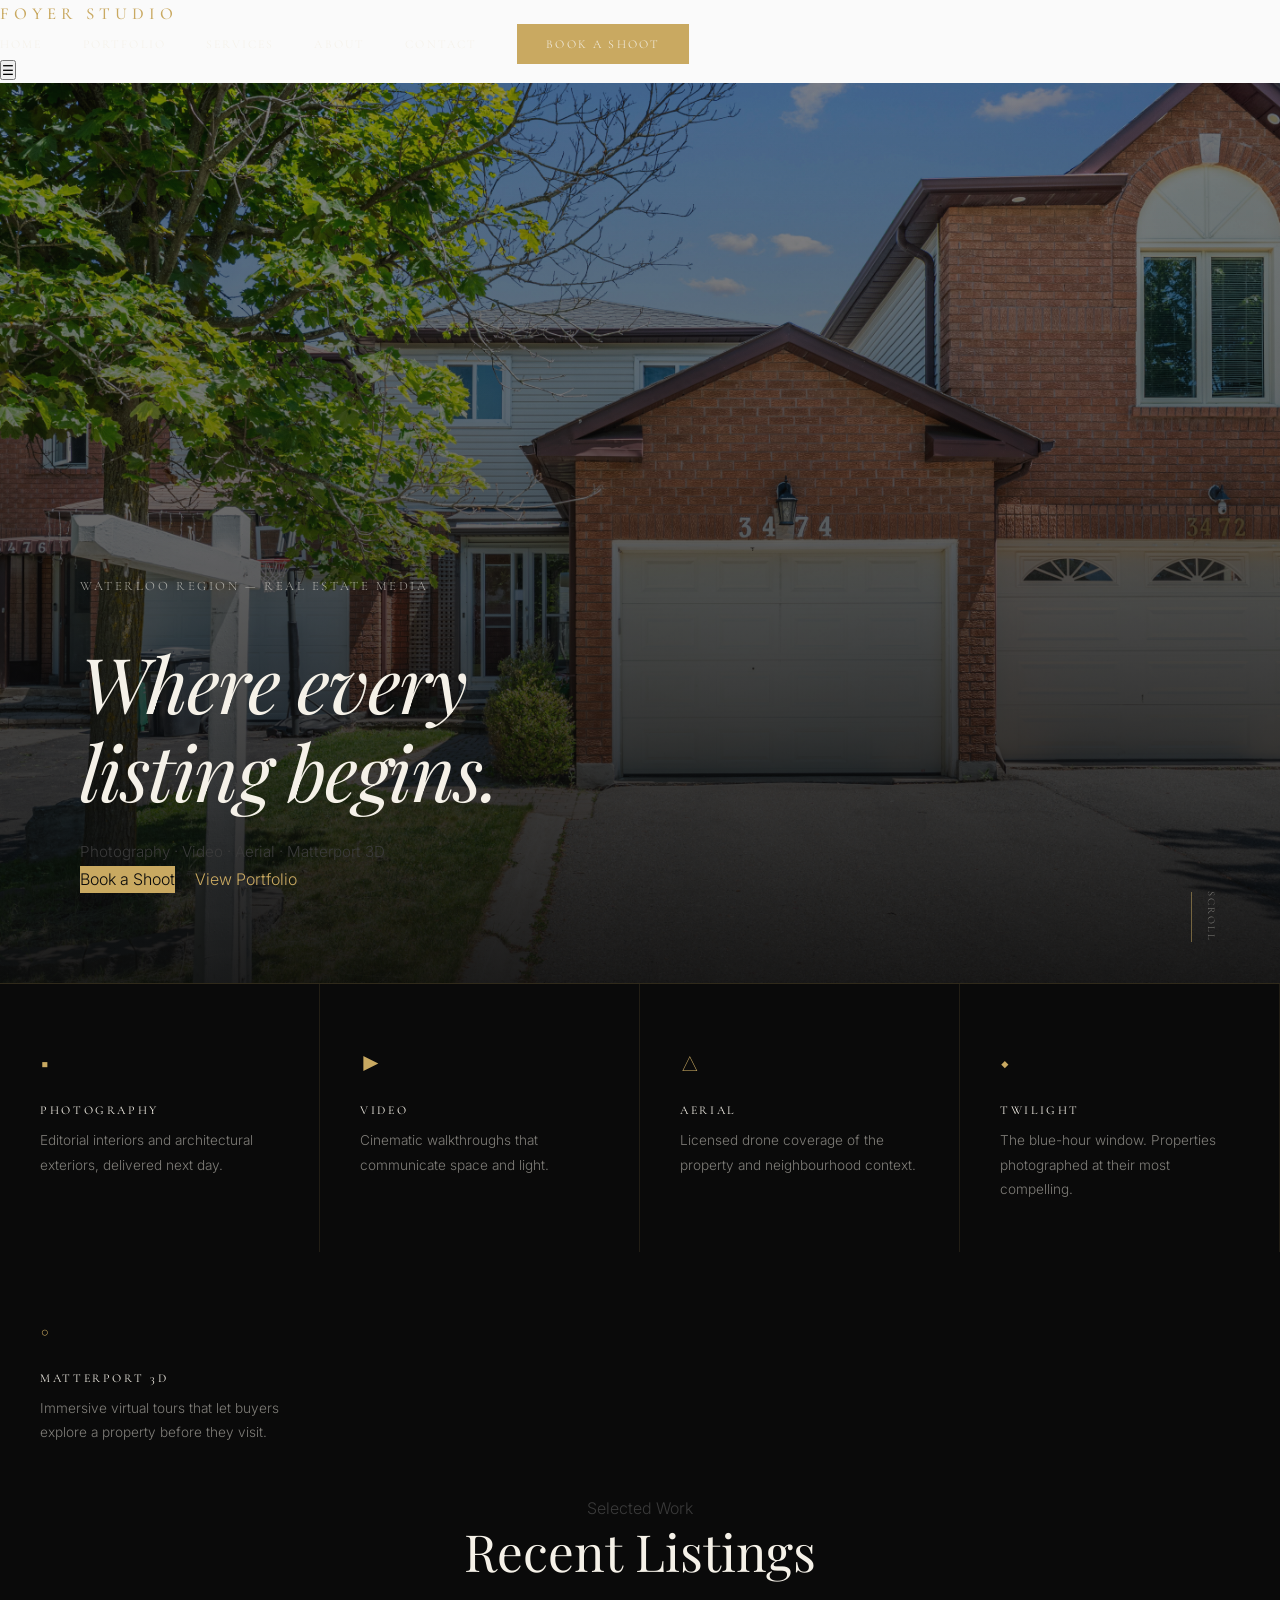
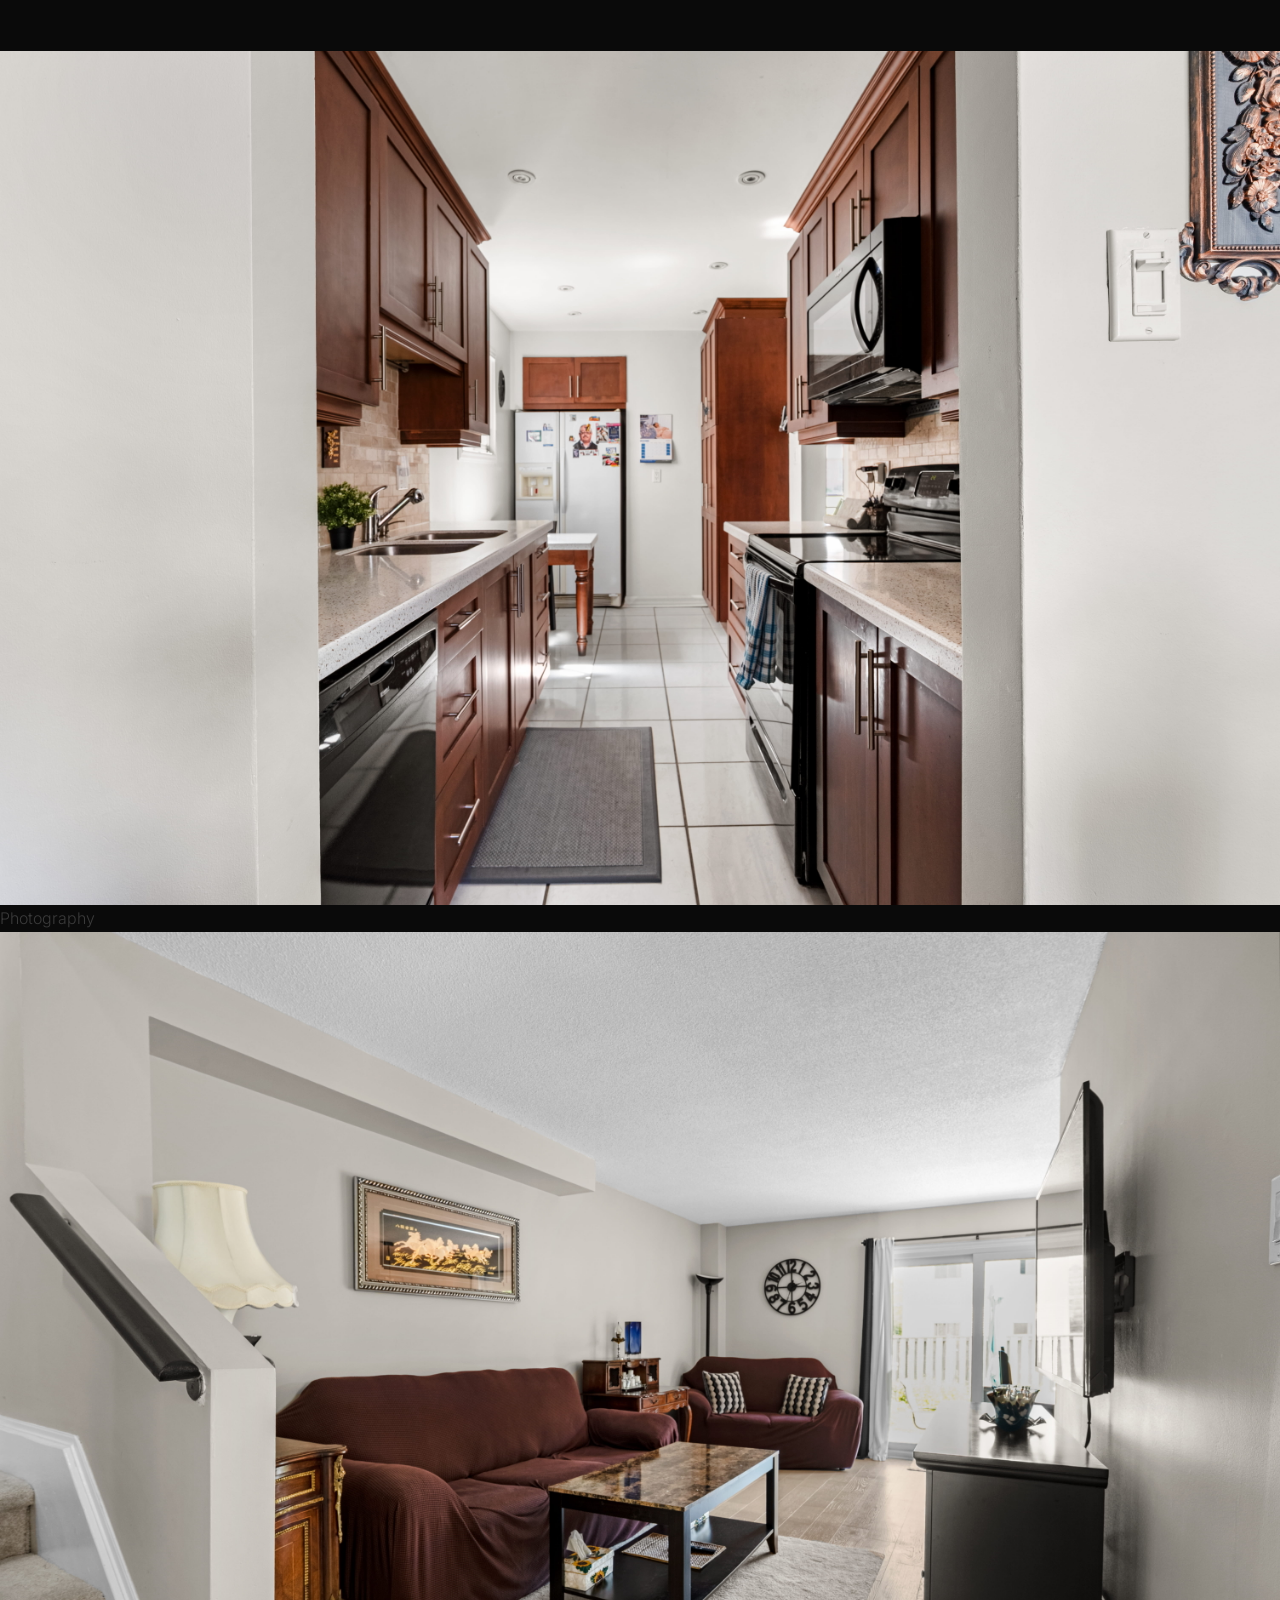
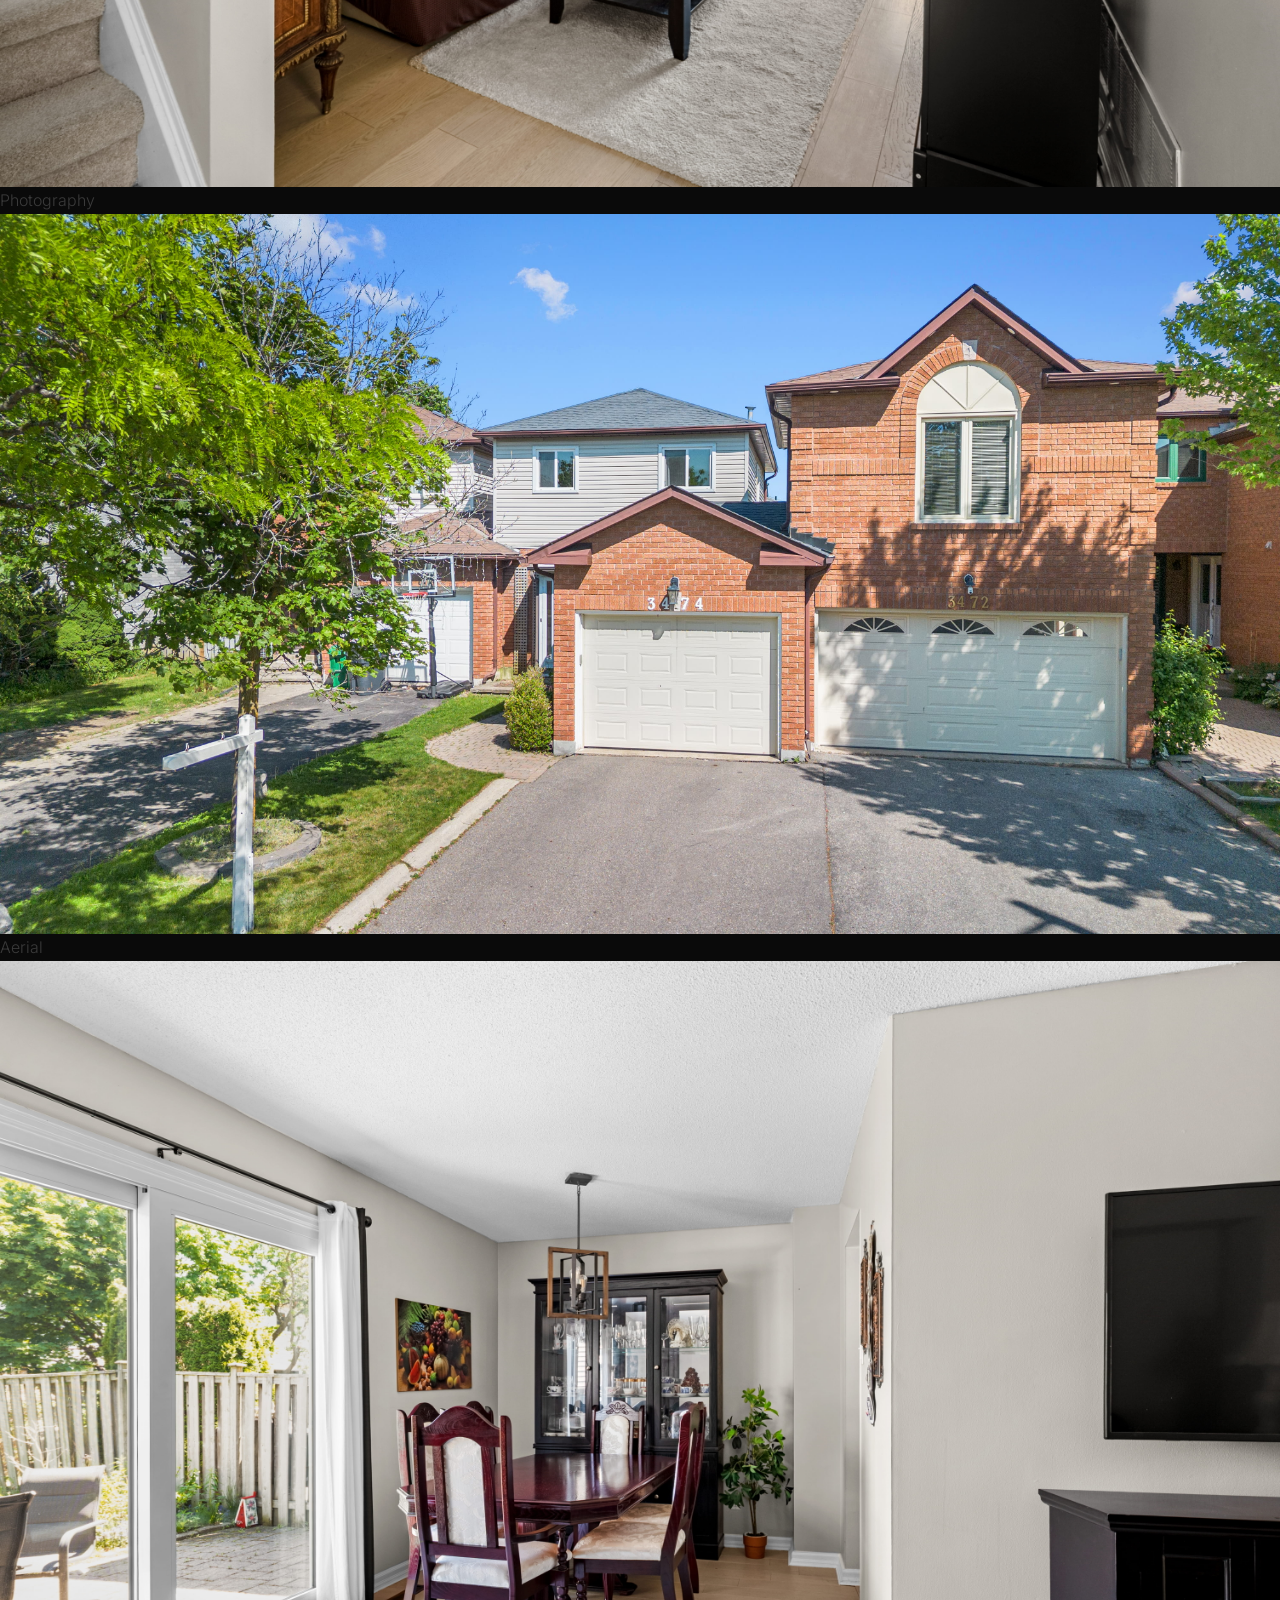
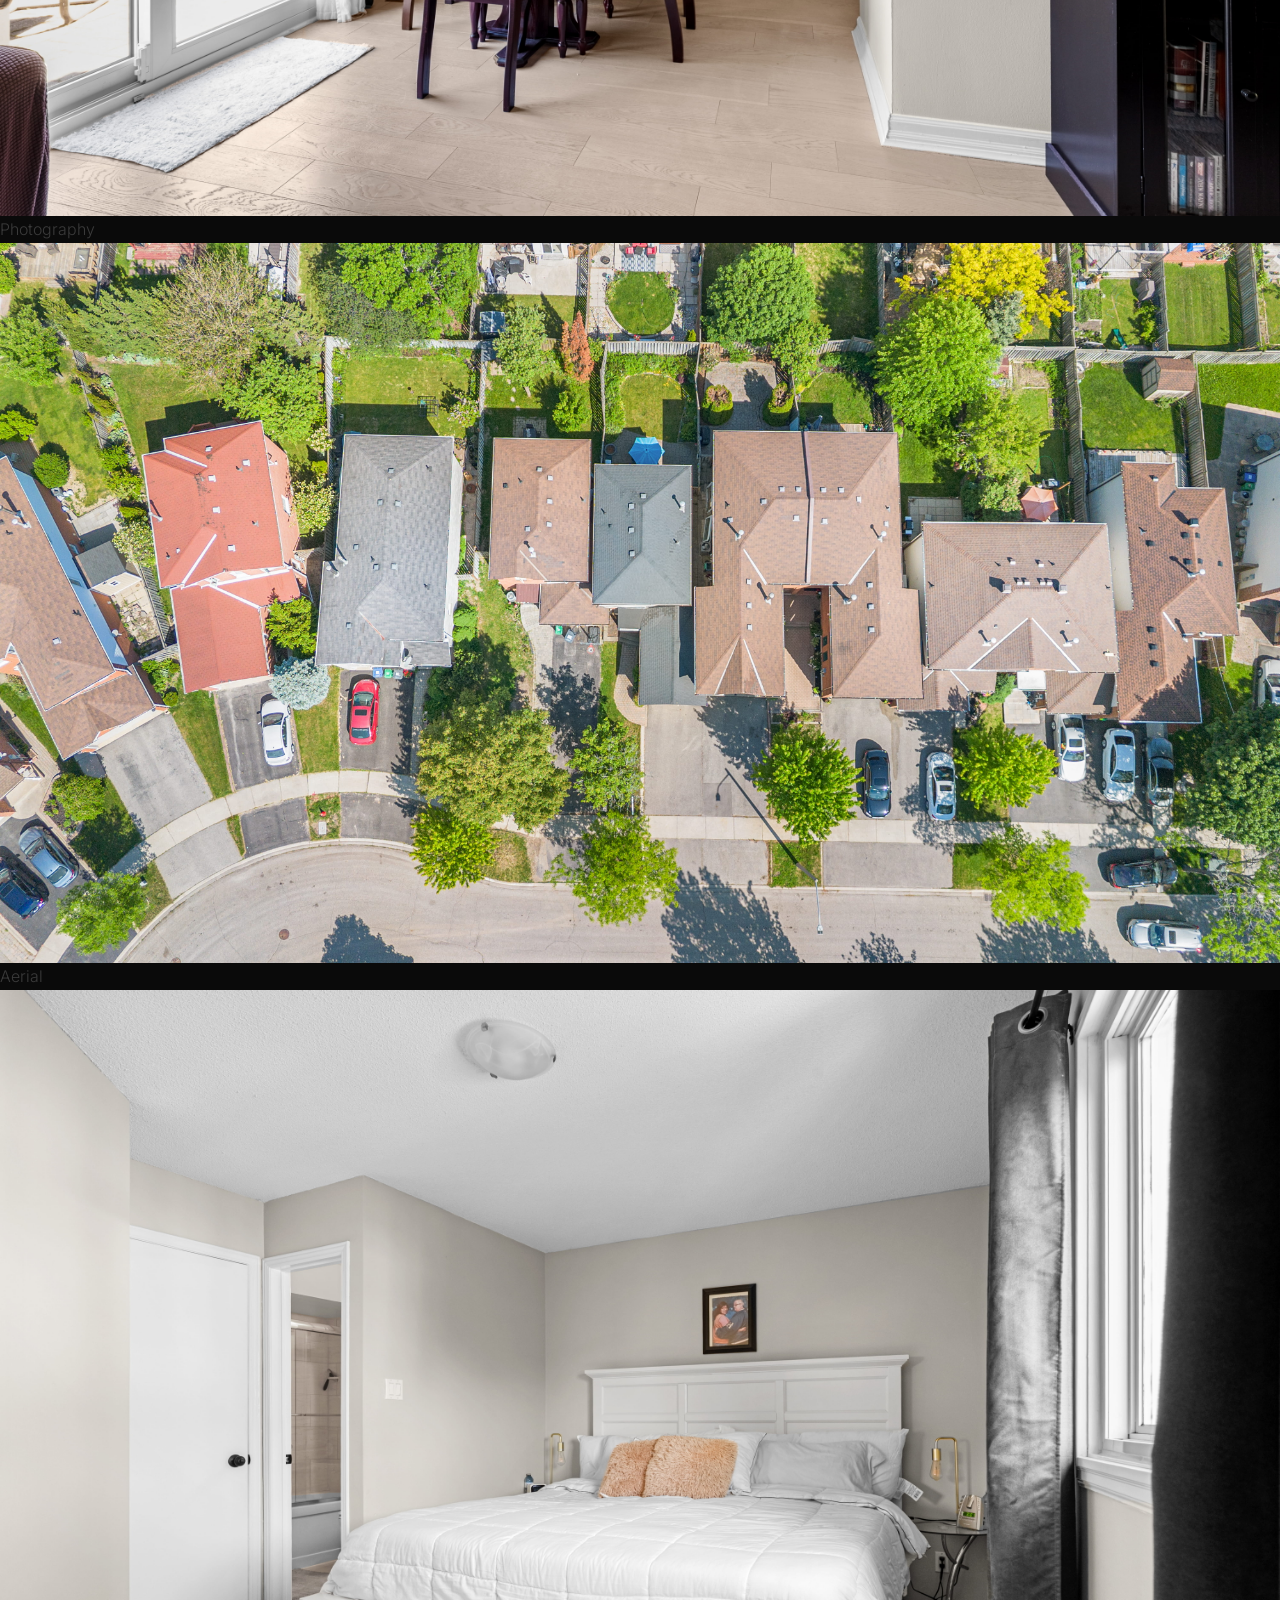
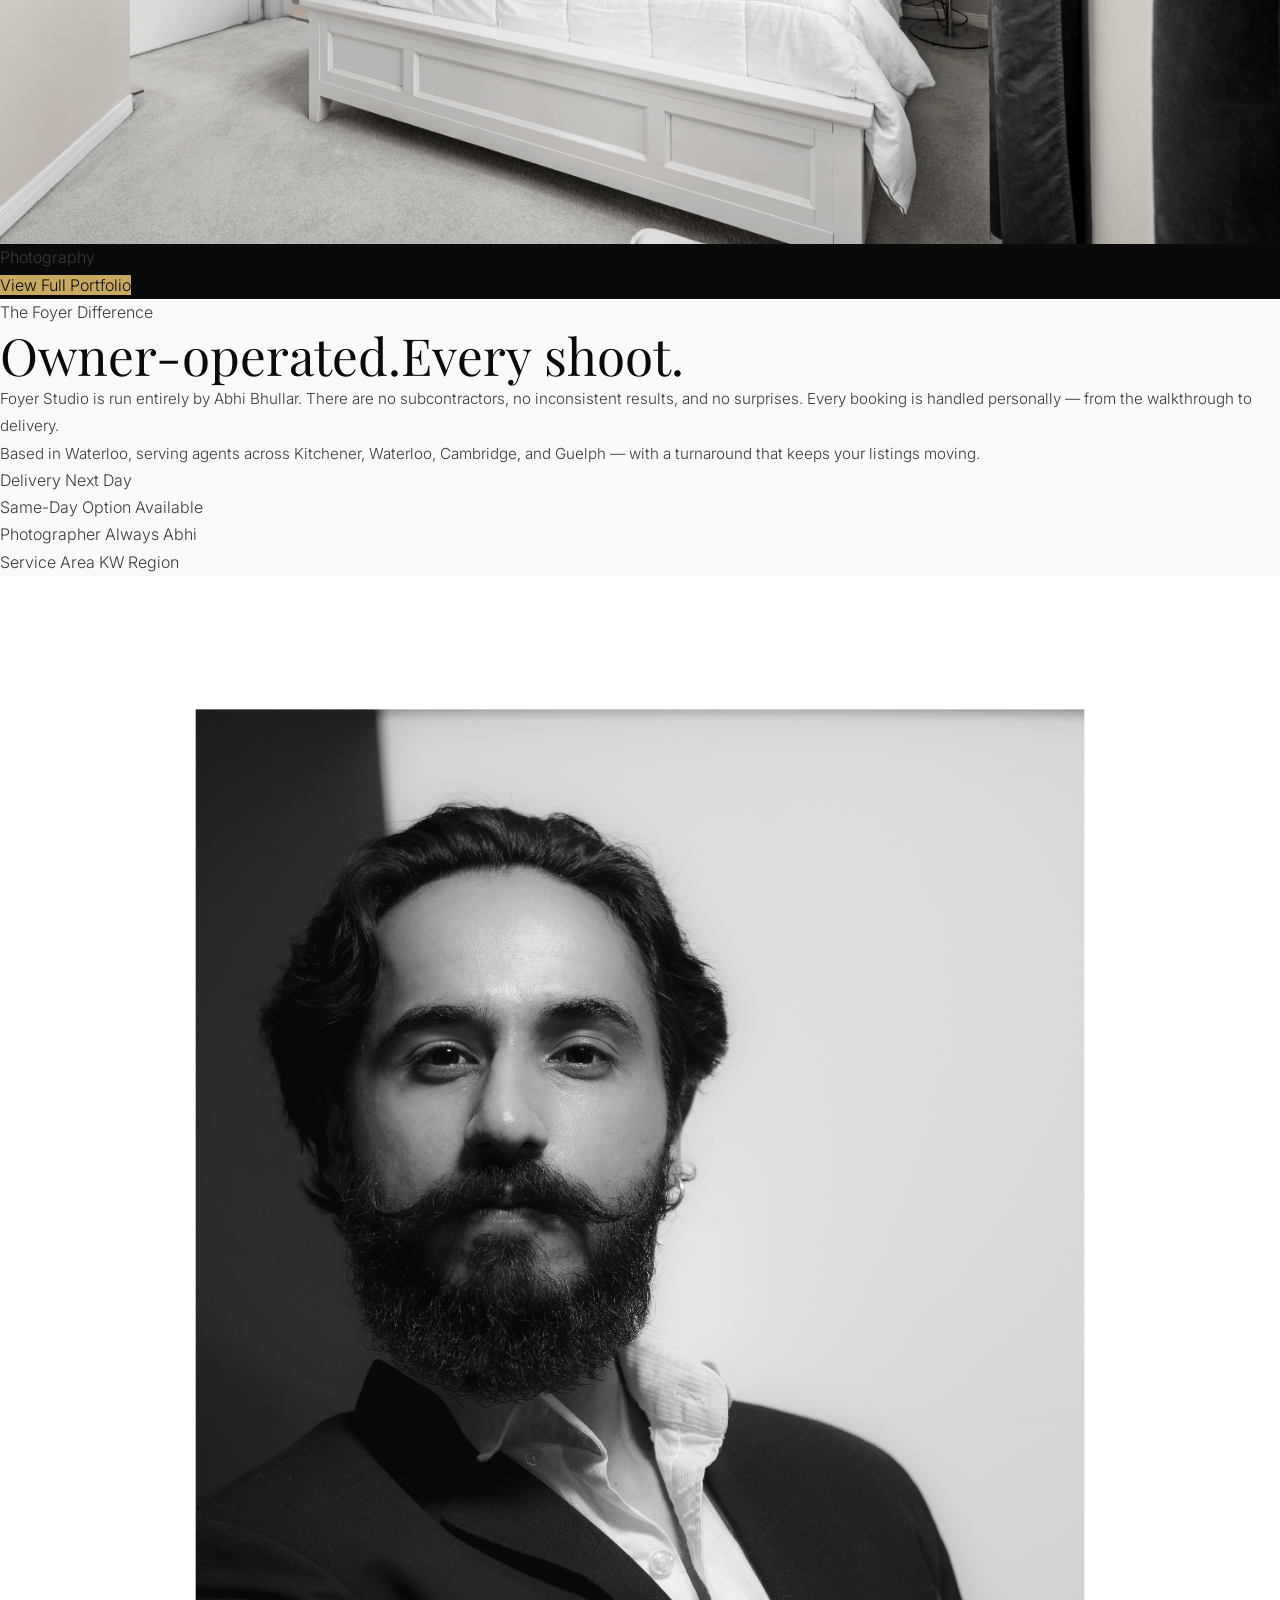
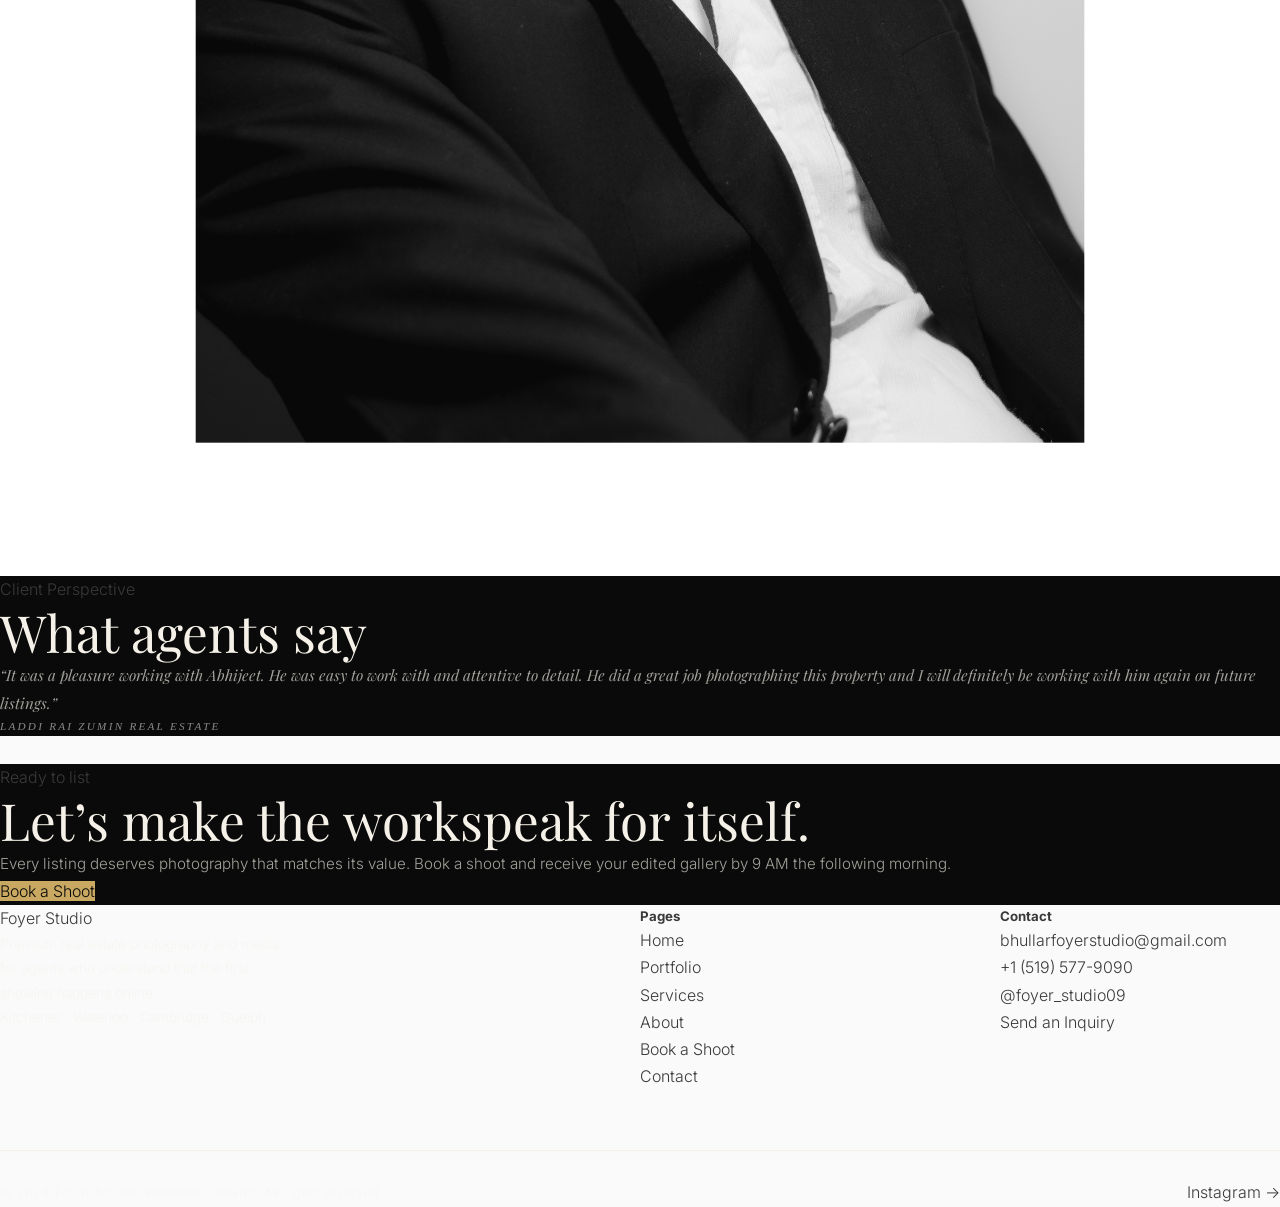
==== commit 61e4a417: "Redesign home page: gallery grid, hero headline, contrast fixes, spacing polish - Gallery: Replace b" ====
--- a/index.html
+++ b/index.html
@@ -5,17 +5,17 @@
   <meta name="viewport" content="width=device-width, initial-scale=1.0">
 
   <!-- Primary SEO -->
-  <title>Foyer Studio — Real Estate Photogaphy Waterloo, Kitchener, Cambridge, Guelph</title>
+  <title>Foyer Studio â Real Estate Photography Waterloo, Kitchener, Cambridge, Guelph</title>
   <meta name="description" content="Foyer Studio is a real estate photography and media studio based in Waterloo, Ontario. Professional property photography, video, drone, and Matterport 3D tours for agents across the KW Region.">
   <meta name="keywords" content="real estate photography Waterloo, property photographer Kitchener, drone photography KW, real estate video Waterloo Ontario, Matterport 3D tours, Foyer Studio">
-  <meta name="author" content="Abhi Bhullar — Foyer Studio">
+  <meta name="author" content="Abhi Bhullar â Foyer Studio">
   <meta name="robots" content="index, follow">
   <link rel="canonical" href="https://foyerstudio.ca/">
 
   <!-- Open Graph -->
   <meta property="og:type" content="website">
   <meta property="og:url" content="https://foyerstudio.ca/">
-  <meta property="og:title" content="Foyer Studio — Real Estate Photography & Media | Waterloo Region">
+  <meta property="og:title" content="Foyer Studio â Real Estate Photography & Media | Waterloo Region">
   <meta property="og:description" content="Premium real estate photography, video, drone and Matterport 3D tours for agents who understand that the first showing happens online.">
   <meta property="og:image" content="https://foyerstudio.ca/Front.jpg">
   <meta property="og:site_name" content="Foyer Studio">
@@ -23,7 +23,7 @@
 
   <!-- Twitter Card -->
   <meta name="twitter:card" content="summary_large_image">
-  <meta name="twitter:title" content="Foyer Studio — Real Estate Photography Waterloo">
+  <meta name="twitter:title" content="Foyer Studio â Real Estate Photography Waterloo">
   <meta name="twitter:description" content="Professional real estate photography and media for agents across the KW Region. Next-day delivery.">
   <meta name="twitter:image" content="https://foyerstudio.ca/Front.jpg">
 
@@ -107,9 +107,9 @@
     <div class="hero-bg" role="img" aria-label="Exterior of a luxury residential property photographed at dusk"></div>
     <div class="hero-overlay"></div>
     <div class="hero-content">
-      <span class="hero-sub">Waterloo Region — Real Estate Media</span>
-      <h1 class="hero-tagline">Where every<span class="hero-highlight">listing begins.</span></h1>
-      <p class="hero-services">Photography · Video · Aerial · Matterport 3D</p>
+      <span class="hero-sub">Waterloo Region &mdash; Real Estate Media</span>
+      <h1 class="hero-tagline">Where every<br><span class="hero-highlight">listing begins.</span></h1>
+      <p class="hero-services">Photography &middot; Video &middot; Aerial &middot; Matterport 3D</p>
       <div class="hero-actions">
         <a href="book.html" class="btn-gold">Book a Shoot</a>
         <a href="portfolio.html" class="btn-outline-gold">View Portfolio</a>
@@ -161,42 +161,41 @@
 
       <div class="portfolio-grid">
 
-        <div class="grid-item grid-item--large">
+        <div class="portfolio-item">
           <img src="kitchen.jpg" alt="Bright modern kitchen with quartz countertops" loading="lazy">
-          <div class="grid-item-label">Photography</div>
-        </div>
-
-        <div class="grid-item">
+          <div class="portfolio-item-overlay"><span>Photography</span></div>
+        </div>
+
+        <div class="portfolio-item">
           <img src="living room .jpg" alt="Staged living room with natural light" loading="lazy">
-          <div class="grid-item-label">Photography</div>
-        </div>
-
-        <div class="grid-item">
+          <div class="portfolio-item-overlay"><span>Photography</span></div>
+        </div>
+
+        <div class="portfolio-item">
           <img src="front drone.jpg" alt="Aerial view of residential property" loading="lazy">
-          <div class="grid-item-label">Aerial</div>
-        </div>
-
-        <div class="grid-item">
+          <div class="portfolio-item-overlay"><span>Aerial</span></div>
+        </div>
+
+        <div class="portfolio-item">
           <img src="Dining room .jpg" alt="Dining room with warm ambient lighting" loading="lazy">
-          <div class="grid-item-label">Photography</div>
-        </div>
-
-        <div class="grid-item">
+          <div class="portfolio-item-overlay"><span>Photography</span></div>
+        </div>
+
+        <div class="portfolio-item">
           <img src="drone .jpg" alt="Drone aerial perspective of neighbourhood" loading="lazy">
-          <div class="grid-item-label">Aerial</div>
-        </div>
-
-        <div class="grid-item">
+          <div class="portfolio-item-overlay"><span>Aerial</span></div>
+        </div>
+
+        <div class="portfolio-item">
           <img src="master bedroom .jpg" alt="Primary bedroom with styled furnishings" loading="lazy">
-          <div class="grid-item-label">Photography</div>
+          <div class="portfolio-item-overlay"><span>Photography</span></div>
         </div>
 
       </div>
 
       <div class="portfolio-cta">
-        <a href="portfolio.html" class="btn-outline-gold">View Full Portfolio</a>
-      </div>
-
+        <a href="portfolio.html" class="btn-gold">View Full Portfolio</a>
+      </div>
     </div>
   </section>
 
@@ -207,8 +206,8 @@
       <div class="about-preview-text">
         <span class="section-label">The Foyer Difference</span>
         <h2>Owner-operated.<span class="section-break">Every shoot.</span></h2>
-        <p>Foyer Studio is run entirely by Abhi Bhullar. There are no subcontractors, no inconsistent results, and no surprises. Every booking is handled personally — from the walkthrough to delivery.</p>
-        <p>Based in Waterloo, serving agents across Kitchener, Waterloo, Cambridge, and Guelph — with a turnaround that keeps your listings moving.</p>
+        <p>Foyer Studio is run entirely by Abhi Bhullar. There are no subcontractors, no inconsistent results, and no surprises. Every booking is handled personally &mdash; from the walkthrough to delivery.</p>
+        <p>Based in Waterloo, serving agents across Kitchener, Waterloo, Cambridge, and Guelph &mdash; with a turnaround that keeps your listings moving.</p>
 
         <div class="about-stats">
           <div class="stat-block">
@@ -231,7 +230,7 @@
       </div>
 
       <div class="about-preview-image">
-        <img src="kitchen 2 .jpg" alt="Luxury kitchen with marble countertops" loading="lazy">
+        <img src="About-Potrait.jpg" alt="Abhi Bhullar, founder of Foyer Studio" loading="lazy">
       </div>
 
     </div>
@@ -243,7 +242,7 @@
       <span class="section-label">Client Perspective</span>
       <h2>What agents say</h2>
       <blockquote class="testimonial-quote">
-        <p>“It was a pleasure working with Abhijeet. He was easy to work with and attentive to detail. He did a great job photographing this property and I will definitely be working with him again on future listings.”</p>
+        <p>&ldquo;It was a pleasure working with Abhijeet. He was easy to work with and attentive to detail. He did a great job photographing this property and I will definitely be working with him again on future listings.&rdquo;</p>
         <footer class="testimonial-author">
           <span class="author-name">Laddi Rai</span>
           <span class="author-firm">Zumin Real Estate</span>
@@ -256,7 +255,7 @@
   <section class="cta-section section-dark" aria-label="Ready to list">
     <div class="section-inner cta-inner">
       <span class="section-label">Ready to list</span>
-      <h2>Let’s make the work<span class="section-break">speak for itself.</span></h2>
+      <h2>Let&rsquo;s make the work<span class="section-break">speak for itself.</span></h2>
       <p>Every listing deserves photography that matches its value. Book a shoot and receive your edited gallery by 9 AM the following morning.</p>
       <a href="book.html" class="btn-gold">Book a Shoot</a>
     </div>
@@ -266,12 +265,12 @@
   <footer class="site-footer">
     <div class="footer-inner">
       <div class="footer-brand">
-        <p class="footer-name">Foyer Studio</p>
+        <span class="footer-name">Foyer Studio</span>
         <p class="footer-desc">Premium real estate photography and media for agents who understand that the first showing happens online.</p>
         <p class="footer-region">Kitchener &middot; Waterloo &middot; Cambridge &middot; Guelph</p>
       </div>
-      <div class="footer-nav">
-        <h3>Pages</h3>
+      <nav class="footer-nav" aria-label="Footer navigation">
+        <h5>Pages</h5>
         <ul>
           <li><a href="index.html">Home</a></li>
           <li><a href="portfolio.html">Portfolio</a></li>
@@ -280,24 +279,35 @@
           <li><a href="book.html">Book a Shoot</a></li>
           <li><a href="contact.html">Contact</a></li>
         </ul>
-      </div>
+      </nav>
       <div class="footer-contact">
-        <h3>Contact</h3>
+        <h5>Contact</h5>
         <ul>
           <li><a href="mailto:bhullarfoyerstudio@gmail.com">bhullarfoyerstudio@gmail.com</a></li>
           <li><a href="tel:+15195779090">+1 (519) 577-9090</a></li>
-          <li><a href="https://instagram.com/foyer_studio09">@foyer_studio09</a></li>
-          <li><a href="contact.html">Send an Inquiry</a></li>
+          <li><a href="https://www.instagram.com/foyer_studio09" target="_blank" rel="noopener">@foyer_studio09</a></li>
+          <li><a href="contact.html" class="footer-inquiry">Send an Inquiry</a></li>
         </ul>
       </div>
     </div>
     <div class="footer-bottom">
-      <p>&copy; 2026 Foyer Studio. Waterloo, Ontario. All rights reserved.</p>
-      <a href="https://instagram.com/foyer_studio09" class="footer-ig">Instagram &rarr;</a>
+      <span class="footer-copy">&copy; 2026 Foyer Studio. Waterloo, Ontario. All rights reserved.</span>
+      <a href="https://www.instagram.com/foyer_studio09" target="_blank" rel="noopener" class="footer-ig">Instagram &rarr;</a>
     </div>
   </footer>
 
-  
+  <script>
+    // Mobile menu
+    const toggle = document.querySelector('.nav-toggle');
+    const menu = document.getElementById('mobileMenu');
+    const close = document.querySelector('.mobile-close');
+    if (toggle) toggle.addEventListener('click', () => menu.classList.add('open'));
+    if (close) close.addEventListener('click', () => menu.classList.remove('open'));
+    // Nav scroll effect
+    window.addEventListener('scroll', () => {
+      document.querySelector('.site-nav').classList.toggle('scrolled', window.scrollY > 60);
+    });
+  </script>
 
 </body>
 </html>
